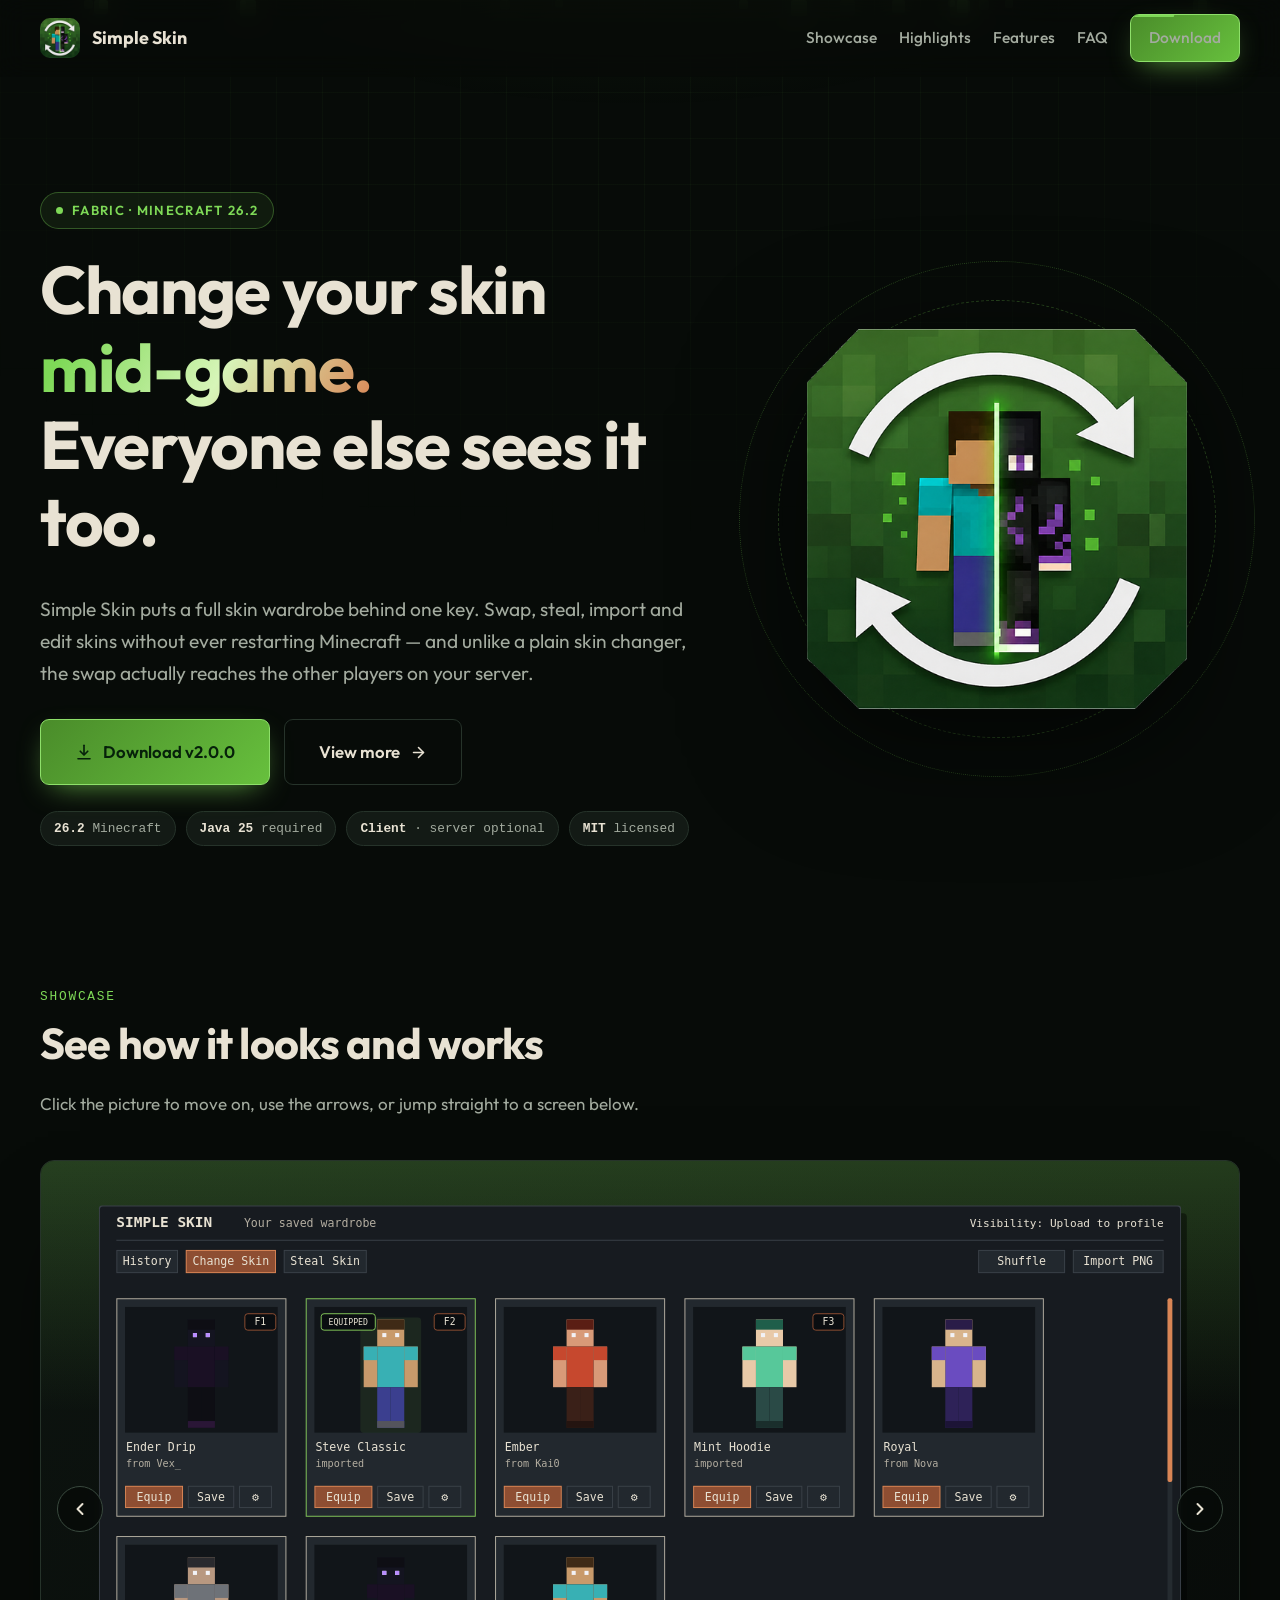
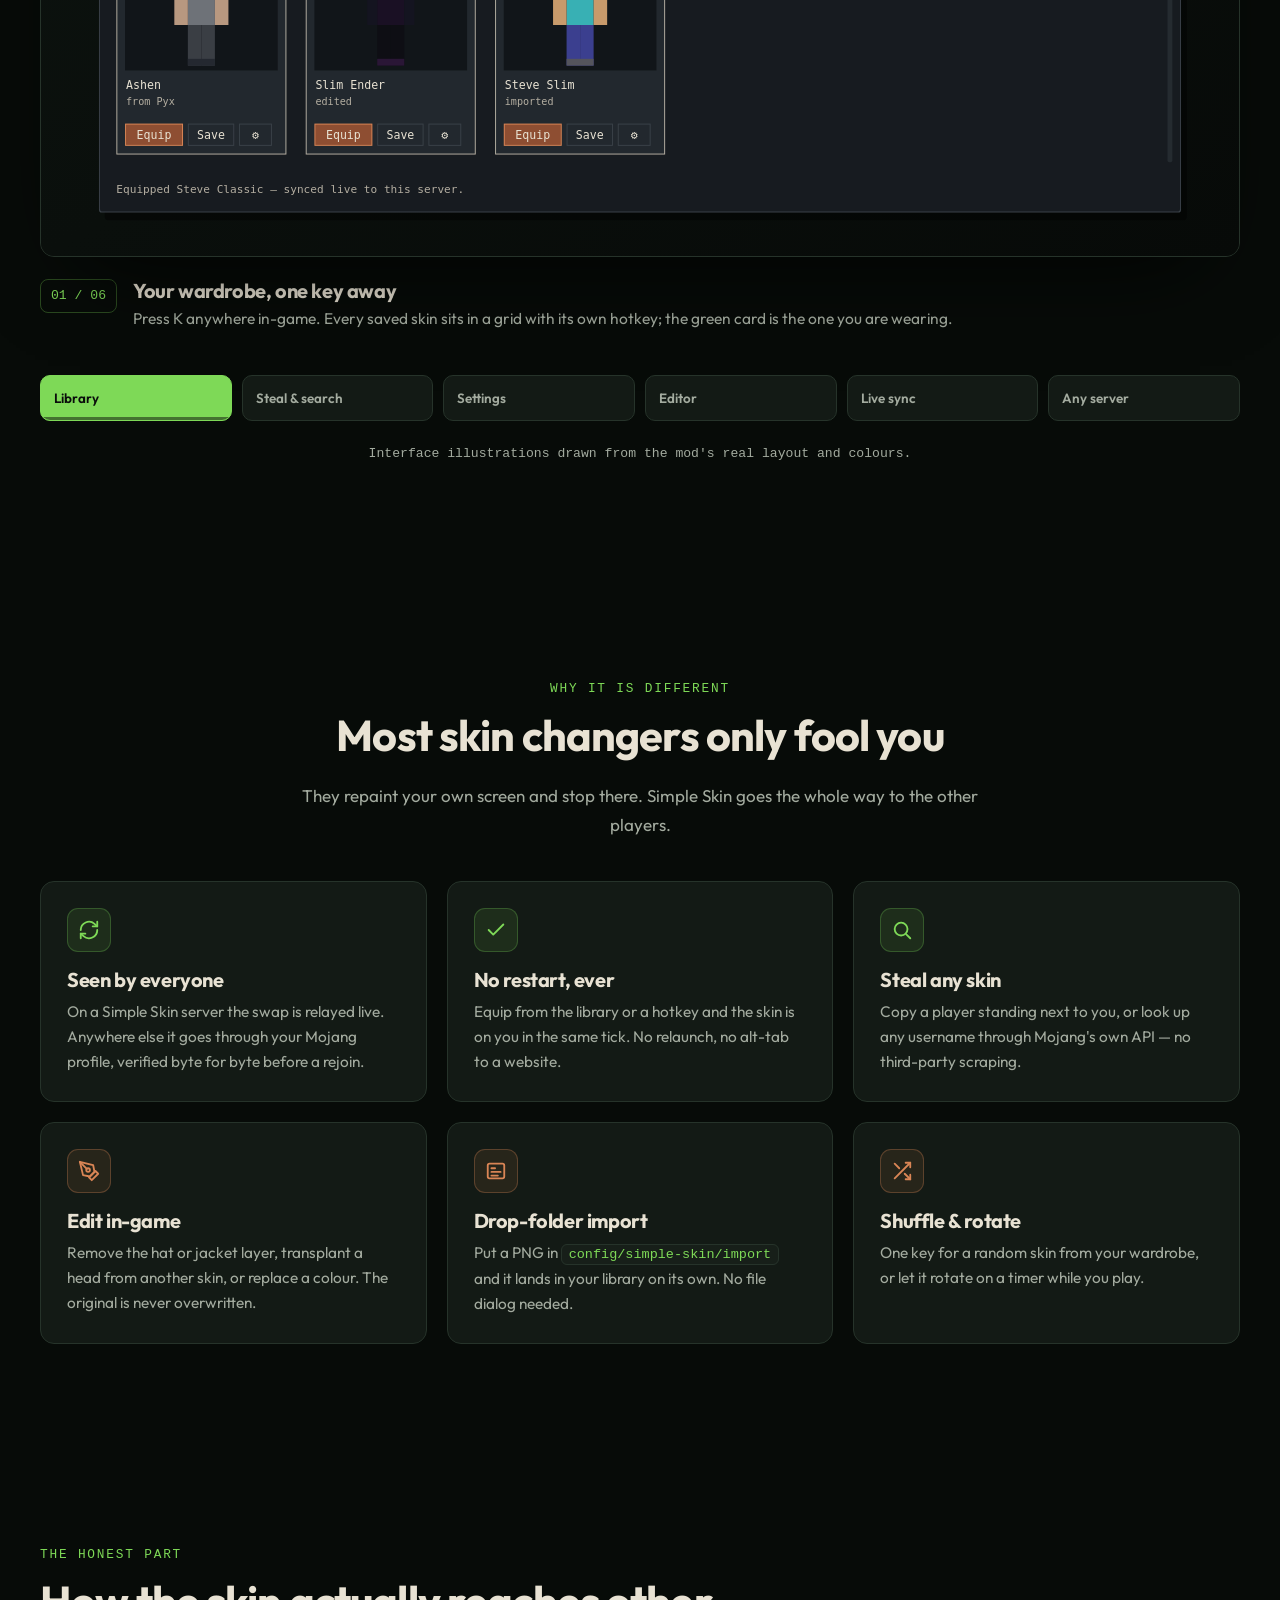
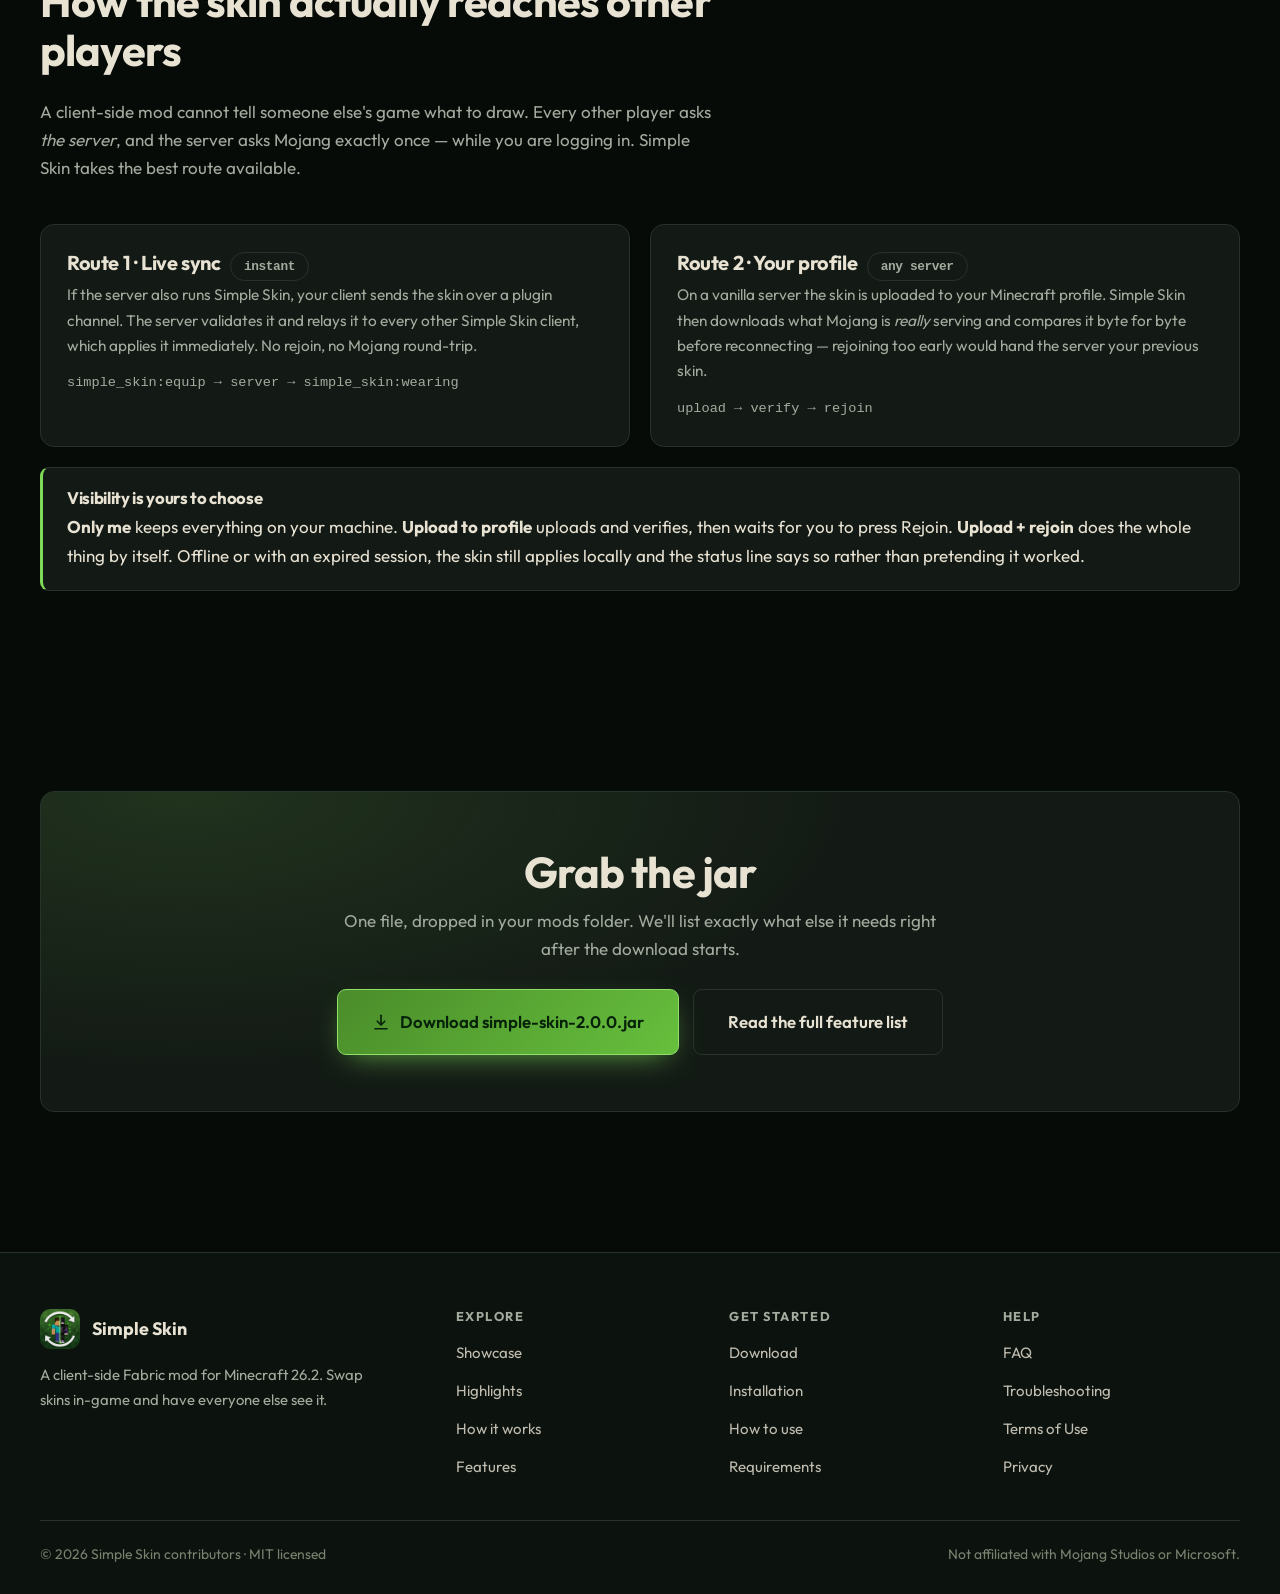
==== site/index.html @ 26efec0d "Add the Simple Skin website for Vercel A static site in site/ — plain HTML, CSS and JS with no build" ====
<!DOCTYPE html>
<html lang="en">
<head>
<meta charset="utf-8">
<meta name="viewport" content="width=device-width, initial-scale=1">
<title>Simple Skin — change your Minecraft skin without restarting</title>
<meta name="description" content="A Fabric mod for Minecraft 26.2. Swap, steal, import and edit skins in-game — and make the change visible to every other player, instantly.">
<meta name="theme-color" content="#070b08">
<link rel="icon" href="assets/img/favicon.png" type="image/png">
<link rel="apple-touch-icon" href="assets/img/logo-180.png">
<meta property="og:title" content="Simple Skin — change your Minecraft skin without restarting">
<meta property="og:description" content="Swap, steal, import and edit skins in-game — and make the change visible to every other player.">
<meta property="og:image" content="assets/img/logo-512.png">
<meta property="og:type" content="website">
<link rel="preconnect" href="https://fonts.googleapis.com">
<link rel="preconnect" href="https://fonts.gstatic.com" crossorigin>
<link href="https://fonts.googleapis.com/css2?family=Outfit:wght@400;500;600;700;800&display=swap" rel="stylesheet">
<link rel="stylesheet" href="assets/css/style.css">
</head>
<body>
<div class="bg-fx" aria-hidden="true"></div>

<header class="site-head">
  <div class="wrap nav">
    <a class="brand" href="index.html">
      <img src="assets/img/logo-96.png" alt="" width="40" height="40">
      Simple&nbsp;Skin
    </a>
    <button class="nav-toggle" aria-expanded="false" aria-controls="nav-links">☰ Menu</button>
    <nav class="nav-links" id="nav-links">
      <a href="#showcase">Showcase</a>
      <a href="#highlights">Highlights</a>
      <a href="features.html">Features</a>
      <a href="faq.html">FAQ</a>
      <a class="btn btn-primary btn-sm" data-download href="downloads/simple-skin-2.0.0.jar" download>Download</a>
    </nav>
  </div>
</header>

<main>

  <!-- ============ HERO ============ -->
  <section class="hero">
    <div class="wrap hero-grid">
      <div>
        <span class="eyebrow"><span class="dot"></span> Fabric · Minecraft 26.2</span>
        <h1>Change your skin <span class="grad">mid-game.</span><br>Everyone else sees it too.</h1>
        <p class="hero-sub">
          Simple Skin puts a full skin wardrobe behind one key. Swap, steal, import and edit skins
          without ever restarting Minecraft — and unlike a plain skin changer, the swap actually
          reaches the other players on your server.
        </p>
        <div class="hero-cta">
          <a class="btn btn-primary btn-lg" data-download href="downloads/simple-skin-2.0.0.jar" download>
            <svg width="18" height="18" viewBox="0 0 24 24" fill="none" stroke="currentColor" stroke-width="2.2" stroke-linecap="round" stroke-linejoin="round" aria-hidden="true"><path d="M12 3v12"/><path d="m7 11 5 5 5-5"/><path d="M4 21h16"/></svg>
            Download v2.0.0
          </a>
          <a class="btn btn-lg btn-ghost" href="features.html">
            View more
            <svg width="17" height="17" viewBox="0 0 24 24" fill="none" stroke="currentColor" stroke-width="2.2" stroke-linecap="round" stroke-linejoin="round" aria-hidden="true"><path d="M5 12h14"/><path d="m12 5 7 7-7 7"/></svg>
          </a>
        </div>
        <div class="hero-meta">
          <span class="chip"><b>26.2</b> Minecraft</span>
          <span class="chip"><b>Java 25</b> required</span>
          <span class="chip"><b>Client</b> · server optional</span>
          <span class="chip"><b>MIT</b> licensed</span>
        </div>
      </div>
      <div class="hero-logo">
        <span class="ring" aria-hidden="true"></span>
        <span class="ring r2" aria-hidden="true"></span>
        <img src="assets/img/logo-512.png" alt="Simple Skin logo: a Minecraft character split between two skins, wrapped in a refresh arrow" width="380" height="380">
      </div>
    </div>
  </section>

  <!-- ============ SHOWCASE / SLIDESHOW ============ -->
  <section class="section" id="showcase">
    <div class="wrap">
      <div class="section-head reveal">
        <div class="kicker">Showcase</div>
        <h2>See how it looks and works</h2>
        <p>Click the picture to move on, use the arrows, or jump straight to a screen below.</p>
      </div>

      <div class="shots reveal" data-slideshow aria-roledescription="carousel" aria-label="Simple Skin screens">
        <div class="stage">
          <button class="stage-nav prev" type="button" aria-label="Previous screen">
            <svg width="20" height="20" viewBox="0 0 24 24" fill="none" stroke="currentColor" stroke-width="2.4" stroke-linecap="round" stroke-linejoin="round" aria-hidden="true"><path d="m15 18-6-6 6-6"/></svg>
          </button>
          <button class="stage-nav next" type="button" aria-label="Next screen">
            <svg width="20" height="20" viewBox="0 0 24 24" fill="none" stroke="currentColor" stroke-width="2.4" stroke-linecap="round" stroke-linejoin="round" aria-hidden="true"><path d="m9 18 6-6-6-6"/></svg>
          </button>

          <div class="slide on" data-title="Your wardrobe, one key away"
               data-text="Press K anywhere in-game. Every saved skin sits in a grid with its own hotkey; the green card is the one you are wearing.">
            <img src="assets/img/slide-library.svg" alt="The Simple Skin library showing saved skins as cards with Equip, Save and settings buttons" loading="eager" width="1240" height="720">
          </div>
          <div class="slide" data-title="Steal a skin, or search any name"
               data-text="Take the skin of anyone on the server, or type a username and pull it straight from Mojang — they do not have to be online.">
            <img src="assets/img/slide-steal.svg" alt="The Steal Skin tab listing server players, with a search field for looking up any username" loading="lazy" width="1240" height="720">
          </div>
          <div class="slide" data-title="Tune every skin"
               data-text="Rotate the 3D preview, pick wide or slim arms, bind a hotkey, choose a cape, and decide how far the change should travel.">
            <img src="assets/img/slide-settings.svg" alt="The skin settings screen with a rotatable preview and controls for name, model, hotkey, cape and visibility" loading="lazy" width="1240" height="720">
          </div>
          <div class="slide" data-title="Edit without leaving the game"
               data-text="Strip second-layer overlays, graft another skin's head onto this one, or swap a colour. Edits always save as a new skin.">
            <img src="assets/img/slide-editor.svg" alt="The built-in skin editor with layer removal buttons, head transplant and colour replacement" loading="lazy" width="1240" height="720">
          </div>
          <div class="slide" data-title="Live sync — instant for everyone"
               data-text="Put Simple Skin on the server too and your swap is relayed to every other player right away. No rejoin, no waiting on Mojang.">
            <img src="assets/img/slide-sync.svg" alt="Diagram: your client sends the skin to a Simple Skin server, which relays it to the other players instantly" loading="lazy" width="1240" height="720">
          </div>
          <div class="slide" data-title="Vanilla server? Still works"
               data-text="Upload, verify, rejoin. Simple Skin checks what Mojang really serves before reconnecting, so the server never picks up your old skin.">
            <img src="assets/img/slide-route.svg" alt="Diagram of the three-step fallback: upload to the profile, verify the served texture, then rejoin the server" loading="lazy" width="1240" height="720">
          </div>
        </div>

        <div class="caption">
          <span class="num mono" data-cap-num>01 / 06</span>
          <div>
            <h3 data-cap-title></h3>
            <p data-cap-text></p>
          </div>
        </div>

        <div class="thumbs" role="tablist" aria-label="Choose a screen">
          <button class="thumb" role="tab" aria-selected="true" type="button">Library<span class="bar"></span></button>
          <button class="thumb" role="tab" aria-selected="false" type="button">Steal &amp; search<span class="bar"></span></button>
          <button class="thumb" role="tab" aria-selected="false" type="button">Settings<span class="bar"></span></button>
          <button class="thumb" role="tab" aria-selected="false" type="button">Editor<span class="bar"></span></button>
          <button class="thumb" role="tab" aria-selected="false" type="button">Live sync<span class="bar"></span></button>
          <button class="thumb" role="tab" aria-selected="false" type="button">Any server<span class="bar"></span></button>
        </div>
      </div>

      <p class="muted mono center" style="margin-top:22px;font-size:.82rem">
        Interface illustrations drawn from the mod's real layout and colours.
      </p>
    </div>
  </section>

  <!-- ============ HIGHLIGHTS ============ -->
  <section class="section" id="highlights">
    <div class="wrap">
      <div class="section-head center reveal">
        <div class="kicker">Why it is different</div>
        <h2>Most skin changers only fool you</h2>
        <p>They repaint your own screen and stop there. Simple Skin goes the whole way to the other players.</p>
      </div>

      <div class="grid grid-3">
        <article class="card reveal" data-delay="0">
          <div class="ico" aria-hidden="true">
            <svg width="22" height="22" viewBox="0 0 24 24" fill="none" stroke="currentColor" stroke-width="2" stroke-linecap="round" stroke-linejoin="round"><path d="M3 12a9 9 0 0 1 15-6.7L21 8"/><path d="M21 3v5h-5"/><path d="M21 12a9 9 0 0 1-15 6.7L3 16"/><path d="M3 21v-5h5"/></svg>
          </div>
          <h3>Seen by everyone</h3>
          <p>On a Simple Skin server the swap is relayed live. Anywhere else it goes through your Mojang profile, verified byte for byte before a rejoin.</p>
        </article>

        <article class="card reveal" data-delay="70">
          <div class="ico" aria-hidden="true">
            <svg width="22" height="22" viewBox="0 0 24 24" fill="none" stroke="currentColor" stroke-width="2" stroke-linecap="round" stroke-linejoin="round"><path d="M20 6 9 17l-5-5"/></svg>
          </div>
          <h3>No restart, ever</h3>
          <p>Equip from the library or a hotkey and the skin is on you in the same tick. No relaunch, no alt-tab to a website.</p>
        </article>

        <article class="card reveal" data-delay="140">
          <div class="ico" aria-hidden="true">
            <svg width="22" height="22" viewBox="0 0 24 24" fill="none" stroke="currentColor" stroke-width="2" stroke-linecap="round" stroke-linejoin="round"><circle cx="11" cy="11" r="7"/><path d="m21 21-4.3-4.3"/></svg>
          </div>
          <h3>Steal any skin</h3>
          <p>Copy a player standing next to you, or look up any username through Mojang's own API — no third-party scraping.</p>
        </article>

        <article class="card accent reveal" data-delay="0">
          <div class="ico" aria-hidden="true">
            <svg width="22" height="22" viewBox="0 0 24 24" fill="none" stroke="currentColor" stroke-width="2" stroke-linecap="round" stroke-linejoin="round"><path d="M12 19l7-7 3 3-7 7-3-3z"/><path d="M18 13l-1.5-7.5L2 2l3.5 14.5L13 18l5-5z"/><path d="M2 2l7.586 7.586"/><circle cx="11" cy="11" r="2"/></svg>
          </div>
          <h3>Edit in-game</h3>
          <p>Remove the hat or jacket layer, transplant a head from another skin, or replace a colour. The original is never overwritten.</p>
        </article>

        <article class="card accent reveal" data-delay="70">
          <div class="ico" aria-hidden="true">
            <svg width="22" height="22" viewBox="0 0 24 24" fill="none" stroke="currentColor" stroke-width="2" stroke-linecap="round" stroke-linejoin="round"><rect x="3" y="4" width="18" height="16" rx="2"/><path d="M7 9h4"/><path d="M7 13h10"/><path d="M7 17h7"/></svg>
          </div>
          <h3>Drop-folder import</h3>
          <p>Put a PNG in <code>config/simple-skin/import</code> and it lands in your library on its own. No file dialog needed.</p>
        </article>

        <article class="card accent reveal" data-delay="140">
          <div class="ico" aria-hidden="true">
            <svg width="22" height="22" viewBox="0 0 24 24" fill="none" stroke="currentColor" stroke-width="2" stroke-linecap="round" stroke-linejoin="round"><path d="M16 3h5v5"/><path d="M4 20 21 3"/><path d="M21 16v5h-5"/><path d="m15 15 6 6"/><path d="M4 4l5 5"/></svg>
          </div>
          <h3>Shuffle &amp; rotate</h3>
          <p>One key for a random skin from your wardrobe, or let it rotate on a timer while you play.</p>
        </article>
      </div>
    </div>
  </section>

  <!-- ============ HOW IT REACHES OTHERS ============ -->
  <section class="section" id="how">
    <div class="wrap">
      <div class="section-head reveal">
        <div class="kicker">The honest part</div>
        <h2>How the skin actually reaches other players</h2>
        <p>
          A client-side mod cannot tell someone else's game what to draw. Every other player asks
          <em>the server</em>, and the server asks Mojang exactly once — while you are logging in.
          Simple Skin takes the best route available.
        </p>
      </div>

      <div class="grid grid-2">
        <div class="card reveal">
          <h3>Route 1 · Live sync <span class="chip" style="margin-left:6px">instant</span></h3>
          <p style="margin-bottom:14px">
            If the server also runs Simple Skin, your client sends the skin over a plugin channel.
            The server validates it and relays it to every other Simple Skin client, which applies
            it immediately. No rejoin, no Mojang round-trip.
          </p>
          <p class="muted mono" style="font-size:.85rem;margin:0">simple_skin:equip → server → simple_skin:wearing</p>
        </div>
        <div class="card reveal" data-delay="90">
          <h3>Route 2 · Your profile <span class="chip" style="margin-left:6px">any server</span></h3>
          <p style="margin-bottom:14px">
            On a vanilla server the skin is uploaded to your Minecraft profile. Simple Skin then
            downloads what Mojang is <em>really</em> serving and compares it byte for byte before
            reconnecting — rejoining too early would hand the server your previous skin.
          </p>
          <p class="muted mono" style="font-size:.85rem;margin:0">upload → verify → rejoin</p>
        </div>
      </div>

      <div class="callout green reveal" style="margin-top:20px">
        <h3>Visibility is yours to choose</h3>
        <p>
          <strong>Only me</strong> keeps everything on your machine.
          <strong>Upload to profile</strong> uploads and verifies, then waits for you to press Rejoin.
          <strong>Upload + rejoin</strong> does the whole thing by itself. Offline or with an expired
          session, the skin still applies locally and the status line says so rather than pretending it worked.
        </p>
      </div>
    </div>
  </section>

  <!-- ============ CTA ============ -->
  <section class="section">
    <div class="wrap">
      <div class="band reveal">
        <h2>Grab the jar</h2>
        <p>One file, dropped in your mods folder. We'll list exactly what else it needs right after the download starts.</p>
        <div class="hero-cta" style="justify-content:center;margin-top:26px">
          <a class="btn btn-primary btn-lg" data-download href="downloads/simple-skin-2.0.0.jar" download>
            <svg width="18" height="18" viewBox="0 0 24 24" fill="none" stroke="currentColor" stroke-width="2.2" stroke-linecap="round" stroke-linejoin="round" aria-hidden="true"><path d="M12 3v12"/><path d="m7 11 5 5 5-5"/><path d="M4 21h16"/></svg>
            Download simple-skin-2.0.0.jar
          </a>
          <a class="btn btn-lg btn-ghost" href="features.html">Read the full feature list</a>
        </div>
      </div>
    </div>
  </section>

</main>

<!-- ============ FOOTER ============ -->
<footer class="site-foot">
  <div class="wrap">
    <div class="foot-grid">
      <div class="foot-brand">
        <a class="brand" href="index.html" style="margin-bottom:14px">
          <img src="assets/img/logo-96.png" alt="" width="40" height="40">
          Simple&nbsp;Skin
        </a>
        <p>A client-side Fabric mod for Minecraft 26.2. Swap skins in-game and have everyone else see it.</p>
      </div>

      <div class="foot-col">
        <h4>Explore</h4>
        <ul>
          <li><a href="index.html#showcase">Showcase</a></li>
          <li><a href="index.html#highlights">Highlights</a></li>
          <li><a href="index.html#how">How it works</a></li>
          <li><a href="features.html">Features</a></li>
        </ul>
      </div>

      <div class="foot-col">
        <h4>Get started</h4>
        <ul>
          <li><a data-download href="downloads/simple-skin-2.0.0.jar" download>Download</a></li>
          <li><a href="features.html#install">Installation</a></li>
          <li><a href="features.html#usage">How to use</a></li>
          <li><a href="features.html#requirements">Requirements</a></li>
        </ul>
      </div>

      <div class="foot-col">
        <h4>Help</h4>
        <ul>
          <li><a href="faq.html">FAQ</a></li>
          <li><a href="faq.html#trouble">Troubleshooting</a></li>
          <li><a href="terms.html">Terms of Use</a></li>
          <li><a href="terms.html#privacy">Privacy</a></li>
        </ul>
      </div>
    </div>

    <div class="foot-bar">
      <span>© <span data-year>2026</span> Simple Skin contributors · MIT licensed</span>
      <span>Not affiliated with Mojang Studios or Microsoft.</span>
    </div>
  </div>
</footer>

<!-- ============ DOWNLOAD MODAL ============ -->
<div class="modal" id="dl-modal" role="dialog" aria-modal="true" aria-labelledby="dl-title" aria-hidden="true">
  <div class="modal-box" style="position:relative">
    <button class="modal-close" type="button" data-close aria-label="Close">✕</button>
    <h2 id="dl-title" style="font-size:1.6rem">Your download has started</h2>
    <div class="dl-note">
      <svg width="20" height="20" viewBox="0 0 24 24" fill="none" stroke="currentColor" stroke-width="2" stroke-linecap="round" stroke-linejoin="round" style="flex:none;color:var(--green)" aria-hidden="true"><path d="M12 3v12"/><path d="m7 11 5 5 5-5"/><path d="M4 21h16"/></svg>
      <span><strong>simple-skin-2.0.0.jar</strong> — drop it into <code>.minecraft/mods</code></span>
    </div>

    <h3 style="font-size:1.05rem">It needs these to load</h3>
    <div class="dep">
      <span class="tag req">required</span>
      <div>
        <strong>Minecraft 26.2</strong>
        <p>Built against 26.2 exactly. Earlier versions use a different, incompatible client API.</p>
      </div>
    </div>
    <div class="dep">
      <span class="tag req">required</span>
      <div>
        <strong>Java 25</strong>
        <p>Minecraft 26.2 needs it, and so does this mod. Older Java will refuse to start the game.</p>
      </div>
    </div>
    <div class="dep">
      <span class="tag req">required</span>
      <div>
        <strong>Fabric Loader 0.19.3 or newer</strong>
        <p>Install it with the <a href="https://fabricmc.net/use/installer/" target="_blank" rel="noopener">Fabric installer</a>, then pick the Fabric profile in the launcher.</p>
      </div>
    </div>
    <div class="dep">
      <span class="tag req">required</span>
      <div>
        <strong>Fabric API — 0.158.0+26.2</strong>
        <p>Simple Skin uses its key-mapping, lifecycle and networking modules. Get it from <a href="https://modrinth.com/mod/fabric-api" target="_blank" rel="noopener">Modrinth</a> or <a href="https://www.curseforge.com/minecraft/mc-mods/fabric-api" target="_blank" rel="noopener">CurseForge</a> and put it in the same mods folder.</p>
      </div>
    </div>
    <div class="dep">
      <span class="tag opt">optional</span>
      <div>
        <strong>Simple Skin on the server</strong>
        <p>The same jar. Add it server-side to unlock live sync so skin swaps reach other players instantly, with no rejoin. Everything works without it.</p>
      </div>
    </div>

    <div style="display:flex;gap:12px;flex-wrap:wrap;margin-top:26px">
      <a class="btn btn-primary" href="features.html#install">Installation guide</a>
      <button class="btn btn-ghost" type="button" data-close>Close</button>
    </div>
  </div>
</div>

<script src="assets/js/main.js"></script>
</body>
</html>
---- site/assets/css/style.css ----
/* Simple Skin — site styles
   Palette is lifted from the mod's own SimpleSkinTheme so the site and the in-game
   screens read as one product. */

:root {
  --bg: #070b08;
  --bg-2: #0c130e;
  --panel: #131a15;
  --panel-2: #171f19;
  --edge: #26332a;
  --edge-hi: #3a4a3f;

  --paper: #e8e2d3;
  --muted: #a3ab9f;
  --dim: #78826f;

  --green: #7ed957;
  --green-deep: #4a8c2a;
  --green-dark: #24401b;
  --copper: #d98555;
  --copper-dark: #8e4e32;
  --danger: #e06c64;
  --ink: #0a0d0b;

  --radius: 14px;
  --radius-sm: 9px;
  --maxw: 1200px;
  --ease: cubic-bezier(.2, .7, .3, 1);

  --font: "Outfit", ui-sans-serif, system-ui, -apple-system, "Segoe UI", Roboto, sans-serif;
  --mono: ui-monospace, "SF Mono", Menlo, Consolas, "Liberation Mono", monospace;
}

* { box-sizing: border-box; }

html { scroll-behavior: smooth; scroll-padding-top: 90px; }

body {
  margin: 0;
  background: var(--bg);
  color: var(--paper);
  font-family: var(--font);
  font-size: 17px;
  line-height: 1.65;
  -webkit-font-smoothing: antialiased;
  overflow-x: hidden;
}

img { max-width: 100%; display: block; }
a { color: var(--green); text-decoration: none; }
a:hover { text-decoration: underline; }

h1, h2, h3, h4 { line-height: 1.15; margin: 0 0 .5em; font-weight: 700; letter-spacing: -.02em; }
h1 { font-size: clamp(2.4rem, 6vw, 4.2rem); }
h2 { font-size: clamp(1.8rem, 3.6vw, 2.7rem); }
h3 { font-size: 1.25rem; }
p { margin: 0 0 1em; }

.wrap { width: min(100% - 40px, var(--maxw)); margin-inline: auto; }
.center { text-align: center; }
.muted { color: var(--muted); }
.mono { font-family: var(--mono); }

/* ---------- decorative background ---------- */
.bg-fx { position: fixed; inset: 0; z-index: -1; overflow: hidden; pointer-events: none; }
.bg-fx::before {
  content: ""; position: absolute; inset: -30% -10% auto -10%; height: 900px;
  background: radial-gradient(60% 60% at 50% 0%, rgba(126, 217, 87, .16), transparent 70%);
}
.bg-fx::after {
  content: ""; position: absolute; inset: 0;
  background-image:
    linear-gradient(rgba(126, 217, 87, .035) 1px, transparent 1px),
    linear-gradient(90deg, rgba(126, 217, 87, .035) 1px, transparent 1px);
  background-size: 46px 46px;
  mask-image: radial-gradient(80% 60% at 50% 10%, #000 30%, transparent 85%);
}
.pixel {
  position: absolute; width: 12px; height: 12px; background: var(--green);
  opacity: .16; border-radius: 2px; animation: float linear infinite;
}
@keyframes float {
  from { transform: translateY(110vh) rotate(0deg); }
  to   { transform: translateY(-14vh) rotate(180deg); }
}

/* ---------- header ---------- */
.site-head {
  position: sticky; top: 0; z-index: 50;
  backdrop-filter: blur(14px);
  background: rgba(7, 11, 8, .72);
  border-bottom: 1px solid transparent;
  transition: border-color .3s var(--ease), background .3s var(--ease);
}
.site-head.stuck { border-bottom-color: var(--edge); background: rgba(7, 11, 8, .92); }
.nav { display: flex; align-items: center; gap: 26px; padding: 14px 0; }
.brand { display: flex; align-items: center; gap: 12px; font-weight: 700; font-size: 1.12rem; color: var(--paper); }
.brand:hover { text-decoration: none; }
.brand img { width: 40px; height: 40px; border-radius: 10px; }
.nav-links { display: flex; gap: 22px; margin-left: auto; align-items: center; }
.nav-links a { color: var(--muted); font-size: .97rem; font-weight: 500; position: relative; }
.nav-links a::after {
  content: ""; position: absolute; left: 0; right: 100%; bottom: -5px; height: 2px;
  background: var(--green); transition: right .25s var(--ease);
}
.nav-links a:hover { color: var(--paper); text-decoration: none; }
.nav-links a:hover::after, .nav-links a[aria-current="page"]::after { right: 0; }
.nav-links a[aria-current="page"] { color: var(--paper); }
.nav-toggle { display: none; background: none; border: 1px solid var(--edge); color: var(--paper);
  border-radius: 9px; padding: 8px 11px; margin-left: auto; cursor: pointer; }

/* ---------- buttons ---------- */
.btn {
  display: inline-flex; align-items: center; justify-content: center; gap: 10px;
  padding: 15px 28px; border-radius: var(--radius-sm); border: 1px solid var(--edge);
  background: var(--panel-2); color: var(--paper); font: inherit; font-weight: 600;
  cursor: pointer; position: relative; overflow: hidden;
  transition: transform .18s var(--ease), border-color .18s var(--ease), background .18s var(--ease), box-shadow .18s var(--ease);
}
.btn:hover { transform: translateY(-2px); border-color: var(--edge-hi); text-decoration: none; }
.btn:active { transform: translateY(0); }
.btn:focus-visible { outline: 2px solid var(--green); outline-offset: 3px; }
.btn-primary {
  background: linear-gradient(135deg, var(--green-deep), #67c03d);
  border-color: #8ee06a; color: #06210a;
  box-shadow: 0 10px 30px -12px rgba(126, 217, 87, .8);
}
.btn-primary:hover { box-shadow: 0 16px 40px -12px rgba(126, 217, 87, .95); }
/* sheen sweep on hover */
.btn-primary::after {
  content: ""; position: absolute; top: 0; bottom: 0; left: -60%; width: 40%;
  background: linear-gradient(100deg, transparent, rgba(255, 255, 255, .45), transparent);
  transform: skewX(-18deg); transition: left .55s var(--ease);
}
.btn-primary:hover::after { left: 130%; }
.btn-lg { padding: 18px 34px; font-size: 1.05rem; }
.btn-sm { padding: 10px 18px; font-size: .9rem; }
.btn-ghost { background: transparent; }

/* ---------- hero ---------- */
.hero { padding: clamp(60px, 9vw, 120px) 0 40px; position: relative; }
.hero-grid { display: grid; grid-template-columns: 1.15fr .85fr; gap: 56px; align-items: center; }
.eyebrow {
  display: inline-flex; align-items: center; gap: 9px; font-size: .82rem; font-weight: 600;
  letter-spacing: .1em; text-transform: uppercase; color: var(--green);
  border: 1px solid rgba(126, 217, 87, .32); background: rgba(126, 217, 87, .08);
  padding: 7px 15px; border-radius: 999px; margin-bottom: 22px;
}
.eyebrow .dot { width: 7px; height: 7px; border-radius: 50%; background: var(--green); animation: blink 2.2s infinite; }
@keyframes blink { 0%, 100% { opacity: 1; } 50% { opacity: .25; } }
.hero h1 .grad {
  background: linear-gradient(120deg, var(--green) 10%, #d7f5b8 55%, var(--copper) 100%);
  -webkit-background-clip: text; background-clip: text; color: transparent;
}
.hero-sub { font-size: clamp(1.02rem, 1.6vw, 1.2rem); color: var(--muted); max-width: 54ch; }
.hero-cta { display: flex; flex-wrap: wrap; gap: 14px; margin-top: 30px; }
.hero-meta { display: flex; flex-wrap: wrap; gap: 10px; margin-top: 26px; }
.chip {
  font-family: var(--mono); font-size: .8rem; color: var(--muted);
  border: 1px solid var(--edge); border-radius: 999px; padding: 6px 13px; background: var(--panel);
}
.chip b { color: var(--paper); font-weight: 600; }

.hero-logo { position: relative; display: grid; place-items: center; }
.hero-logo img { width: min(100%, 380px); filter: drop-shadow(0 30px 60px rgba(0, 0, 0, .6)); animation: bob 7s ease-in-out infinite; }
.hero-logo::before {
  content: ""; position: absolute; width: 74%; aspect-ratio: 1; border-radius: 50%;
  background: radial-gradient(circle, rgba(126, 217, 87, .34), transparent 65%);
  filter: blur(28px); animation: halo 5s ease-in-out infinite;
}
.hero-logo .ring {
  position: absolute; width: 90%; aspect-ratio: 1; border: 1px dashed rgba(126, 217, 87, .28);
  border-radius: 50%; animation: spin 34s linear infinite;
}
.hero-logo .ring.r2 { width: 106%; animation-duration: 52s; animation-direction: reverse; border-style: dotted; }
@keyframes bob { 0%, 100% { transform: translateY(0); } 50% { transform: translateY(-14px); } }
@keyframes halo { 0%, 100% { opacity: .55; transform: scale(1); } 50% { opacity: 1; transform: scale(1.09); } }
@keyframes spin { to { transform: rotate(360deg); } }

/* ---------- sections ---------- */
.section { padding: clamp(56px, 8vw, 100px) 0; }
.section-head { max-width: 62ch; margin-bottom: 42px; }
.section-head.center { margin-inline: auto; }
.section-head p { color: var(--muted); margin: 0; }
.kicker {
  font-family: var(--mono); font-size: .8rem; letter-spacing: .14em; text-transform: uppercase;
  color: var(--green); margin-bottom: 12px;
}

/* ---------- slideshow ---------- */
.shots { position: relative; }
.stage {
  position: relative; border: 1px solid var(--edge); border-radius: var(--radius);
  background: var(--panel); overflow: hidden; aspect-ratio: 1240 / 720;
  box-shadow: 0 40px 90px -40px rgba(0, 0, 0, .9);
}
.slide {
  position: absolute; inset: 0; opacity: 0; visibility: hidden;
  transform: scale(1.03); transition: opacity .5s var(--ease), transform .6s var(--ease), visibility .5s;
}
.slide.on { opacity: 1; visibility: visible; transform: scale(1); }
.slide img { width: 100%; height: 100%; object-fit: cover; }

.stage-nav {
  position: absolute; top: 50%; transform: translateY(-50%);
  width: 46px; height: 46px; display: grid; place-items: center;
  border-radius: 50%; border: 1px solid var(--edge-hi); background: rgba(7, 11, 8, .8);
  color: var(--paper); cursor: pointer; z-index: 3; transition: background .2s, transform .2s var(--ease);
  backdrop-filter: blur(6px);
}
.stage-nav:hover { background: var(--green-deep); transform: translateY(-50%) scale(1.08); }
.stage-nav:focus-visible { outline: 2px solid var(--green); outline-offset: 3px; }
.stage-nav.prev { left: 16px; }
.stage-nav.next { right: 16px; }

.caption {
  display: flex; gap: 16px; align-items: flex-start;
  margin-top: 22px; min-height: 76px;
}
.caption .num {
  font-family: var(--mono); font-size: .82rem; color: var(--green);
  border: 1px solid rgba(126, 217, 87, .3); border-radius: 8px; padding: 5px 10px; flex: none;
}
.caption h3 { margin: 0 0 4px; }
.caption p { margin: 0; color: var(--muted); font-size: .97rem; }

.thumbs { display: flex; gap: 10px; margin-top: 20px; flex-wrap: wrap; }
.thumb {
  flex: 1 1 130px; border: 1px solid var(--edge); background: var(--panel);
  border-radius: 10px; padding: 11px 13px; cursor: pointer; text-align: left;
  color: var(--muted); font: inherit; font-size: .84rem; font-weight: 600;
  transition: border-color .2s, color .2s, background .2s, transform .2s var(--ease);
  position: relative; overflow: hidden;
}
.thumb:hover { color: var(--paper); border-color: var(--edge-hi); transform: translateY(-2px); }
.thumb[aria-selected="true"] { color: var(--ink); background: var(--green); border-color: var(--green); }
.thumb .bar {
  position: absolute; left: 0; bottom: 0; height: 3px; width: 0; background: var(--copper);
}
.thumb[aria-selected="true"] .bar { background: rgba(10, 13, 11, .5); }
.playing .thumb[aria-selected="true"] .bar { animation: fill 7s linear forwards; }
@keyframes fill { from { width: 0; } to { width: 100%; } }

/* ---------- cards / features ---------- */
.grid { display: grid; gap: 20px; }
.grid-3 { grid-template-columns: repeat(auto-fit, minmax(290px, 1fr)); }
.grid-2 { grid-template-columns: repeat(auto-fit, minmax(320px, 1fr)); }

.card {
  border: 1px solid var(--edge); border-radius: var(--radius); background: var(--panel);
  padding: 26px; position: relative; overflow: hidden;
  transition: border-color .25s var(--ease), transform .25s var(--ease), background .25s;
}
.card:hover { border-color: var(--edge-hi); transform: translateY(-3px); }
.card::before {
  content: ""; position: absolute; inset: 0 0 auto 0; height: 2px;
  background: linear-gradient(90deg, transparent, var(--green), transparent);
  opacity: 0; transition: opacity .3s;
}
.card:hover::before { opacity: 1; }
.card h3 { margin-bottom: 8px; }
.card p { color: var(--muted); font-size: .96rem; margin: 0; }
.card .ico {
  width: 44px; height: 44px; border-radius: 11px; display: grid; place-items: center;
  background: rgba(126, 217, 87, .1); border: 1px solid rgba(126, 217, 87, .25);
  margin-bottom: 16px; color: var(--green);
}
.card.accent .ico { background: rgba(217, 133, 85, .1); border-color: rgba(217, 133, 85, .3); color: var(--copper); }

/* ---------- steps ---------- */
.steps { counter-reset: step; display: grid; gap: 16px; }
.step {
  display: grid; grid-template-columns: 46px 1fr; gap: 18px; align-items: start;
  border: 1px solid var(--edge); border-radius: var(--radius); background: var(--panel); padding: 22px 24px;
}
.step::before {
  counter-increment: step; content: counter(step);
  width: 46px; height: 46px; border-radius: 12px; display: grid; place-items: center;
  background: rgba(126, 217, 87, .1); border: 1px solid rgba(126, 217, 87, .3);
  color: var(--green); font-family: var(--mono); font-weight: 700;
}
.step h3 { margin: 4px 0 6px; font-size: 1.1rem; }
.step p { margin: 0; color: var(--muted); font-size: .96rem; }
.step kbd {
  font-family: var(--mono); font-size: .85em; background: var(--panel-2);
  border: 1px solid var(--edge-hi); border-bottom-width: 2px; border-radius: 6px; padding: 2px 7px; color: var(--paper);
}

/* ---------- table ---------- */
.table-wrap { overflow-x: auto; border: 1px solid var(--edge); border-radius: var(--radius); }
table { border-collapse: collapse; width: 100%; min-width: 520px; font-size: .95rem; }
th, td { text-align: left; padding: 14px 18px; border-bottom: 1px solid var(--edge); }
th { background: var(--panel-2); font-size: .8rem; letter-spacing: .08em; text-transform: uppercase; color: var(--muted); }
tr:last-child td { border-bottom: 0; }
td code, p code, li code {
  font-family: var(--mono); font-size: .88em; background: var(--panel-2);
  border: 1px solid var(--edge); border-radius: 6px; padding: 2px 7px; color: var(--green);
}

/* ---------- accordion ---------- */
.acc { border: 1px solid var(--edge); border-radius: var(--radius); overflow: hidden; background: var(--panel); }
.acc + .acc { margin-top: 12px; }
.acc summary {
  cursor: pointer; padding: 20px 24px; font-weight: 600; list-style: none;
  display: flex; align-items: center; gap: 14px; transition: background .2s;
}
.acc summary::-webkit-details-marker { display: none; }
.acc summary:hover { background: var(--panel-2); }
.acc summary::after {
  content: "+"; margin-left: auto; color: var(--green); font-family: var(--mono);
  font-size: 1.4rem; line-height: 1; transition: transform .25s var(--ease);
}
.acc[open] summary::after { transform: rotate(45deg); }
.acc .acc-body { padding: 0 24px 22px; color: var(--muted); }
.acc .acc-body > :last-child { margin-bottom: 0; }

/* ---------- modal ---------- */
.modal {
  position: fixed; inset: 0; z-index: 100; display: grid; place-items: center;
  padding: 24px; background: rgba(4, 7, 5, .8); backdrop-filter: blur(8px);
  opacity: 0; visibility: hidden; transition: opacity .28s var(--ease), visibility .28s;
}
.modal.open { opacity: 1; visibility: visible; }
.modal-box {
  width: min(100%, 660px); max-height: 88vh; overflow-y: auto;
  background: var(--panel); border: 1px solid var(--edge-hi); border-radius: var(--radius);
  padding: 34px; transform: translateY(20px) scale(.97); transition: transform .32s var(--ease);
  box-shadow: 0 40px 100px -30px rgba(0, 0, 0, .9);
}
.modal.open .modal-box { transform: none; }
.modal-close {
  position: absolute; top: 22px; right: 22px; width: 40px; height: 40px; border-radius: 10px;
  border: 1px solid var(--edge); background: var(--panel); color: var(--paper); cursor: pointer; font-size: 1.1rem;
}
.modal-close:hover { border-color: var(--edge-hi); }
.dl-note {
  display: flex; gap: 12px; align-items: center; padding: 14px 16px; border-radius: var(--radius-sm);
  background: rgba(126, 217, 87, .09); border: 1px solid rgba(126, 217, 87, .28);
  color: var(--paper); font-size: .93rem; margin-bottom: 22px;
}
.dep { display: flex; gap: 14px; padding: 15px 0; border-bottom: 1px solid var(--edge); align-items: flex-start; }
.dep:last-of-type { border-bottom: 0; }
.dep .tag {
  font-family: var(--mono); font-size: .72rem; padding: 3px 9px; border-radius: 999px; flex: none; margin-top: 3px;
  border: 1px solid var(--edge-hi); color: var(--muted);
}
.dep .tag.req { color: var(--green); border-color: rgba(126, 217, 87, .4); background: rgba(126, 217, 87, .08); }
.dep .tag.opt { color: var(--copper); border-color: rgba(217, 133, 85, .4); background: rgba(217, 133, 85, .08); }
.dep strong { display: block; font-size: 1rem; }
.dep p { margin: 2px 0 0; color: var(--muted); font-size: .9rem; }

/* ---------- callout ---------- */
.callout {
  border: 1px solid var(--edge); border-left: 3px solid var(--copper);
  background: var(--panel); border-radius: var(--radius-sm); padding: 20px 24px;
}
.callout.green { border-left-color: var(--green); }
.callout h3 { font-size: 1.05rem; margin-bottom: 6px; }
.callout p:last-child { margin-bottom: 0; }

/* ---------- CTA band ---------- */
.band {
  border: 1px solid var(--edge); border-radius: var(--radius); padding: clamp(32px, 5vw, 56px);
  background:
    radial-gradient(90% 140% at 12% 0%, rgba(126, 217, 87, .13), transparent 62%),
    var(--panel);
  text-align: center;
}
.band h2 { margin-bottom: 10px; }
.band p { color: var(--muted); max-width: 56ch; margin-inline: auto; }

/* ---------- footer ---------- */
.site-foot { border-top: 1px solid var(--edge); background: var(--bg-2); margin-top: 40px; padding: 56px 0 28px; }
.foot-grid { display: grid; grid-template-columns: 1.6fr repeat(3, 1fr); gap: 36px; }
.foot-brand p { color: var(--muted); font-size: .93rem; max-width: 34ch; }
.foot-col h4 { font-size: .8rem; letter-spacing: .12em; text-transform: uppercase; color: var(--muted); margin-bottom: 14px; }
.foot-col ul { list-style: none; margin: 0; padding: 0; display: grid; gap: 10px; }
.foot-col a { color: var(--paper); font-size: .94rem; opacity: .82; transition: opacity .2s, padding-left .2s var(--ease); }
.foot-col a:hover { opacity: 1; padding-left: 5px; text-decoration: none; color: var(--green); }
.foot-bar {
  margin-top: 40px; padding-top: 22px; border-top: 1px solid var(--edge);
  display: flex; flex-wrap: wrap; gap: 14px; justify-content: space-between;
  color: var(--dim); font-size: .87rem;
}
.foot-bar a { color: var(--dim); }
.foot-bar a:hover { color: var(--green); }

/* ---------- page hero (subpages) ---------- */
.page-hero { padding: clamp(48px, 7vw, 84px) 0 10px; }
.page-hero h1 { font-size: clamp(2rem, 4.6vw, 3.2rem); }
.page-hero p { color: var(--muted); max-width: 62ch; font-size: 1.05rem; }
.crumb { font-family: var(--mono); font-size: .82rem; color: var(--dim); margin-bottom: 14px; }
.crumb a { color: var(--muted); }

/* ---------- scroll reveal ---------- */
.reveal { opacity: 0; transform: translateY(22px); transition: opacity .6s var(--ease), transform .6s var(--ease); }
.reveal.in { opacity: 1; transform: none; }

/* ---------- responsive ---------- */
@media (max-width: 900px) {
  .hero-grid { grid-template-columns: 1fr; gap: 34px; }
  .hero-logo { order: -1; }
  .hero-logo img { width: min(70%, 260px); }
  /* Keep the decorative rings inside the column on narrow screens. */
  .hero-logo .ring { width: 76%; }
  .hero-logo .ring.r2 { width: 88%; }
  .foot-grid { grid-template-columns: 1fr 1fr; gap: 28px; }
  .nav-links {
    position: absolute; top: 100%; left: 0; right: 0; flex-direction: column; align-items: stretch;
    gap: 0; background: var(--panel); border-block: 1px solid var(--edge); padding: 8px 20px 16px;
    display: none;
  }
  .nav-links.open { display: flex; }
  .nav-links a { padding: 12px 0; border-bottom: 1px solid var(--edge); }
  .nav-links a::after { display: none; }
  .nav-toggle { display: block; }
  .site-head { position: relative; }
}
@media (max-width: 600px) {
  body { font-size: 16px; }
  .foot-grid { grid-template-columns: 1fr; }
  .stage-nav { width: 38px; height: 38px; }
  .stage-nav.prev { left: 8px; } .stage-nav.next { right: 8px; }
  .caption { flex-direction: column; gap: 8px; min-height: 0; }
  .modal-box { padding: 26px 22px; }
  .step { grid-template-columns: 1fr; }
  .step::before { margin-bottom: -6px; }
}

@media (prefers-reduced-motion: reduce) {
  html { scroll-behavior: auto; }
  *, *::before, *::after { animation-duration: .001ms !important; animation-iteration-count: 1 !important; transition-duration: .001ms !important; }
  .reveal { opacity: 1; transform: none; }
}
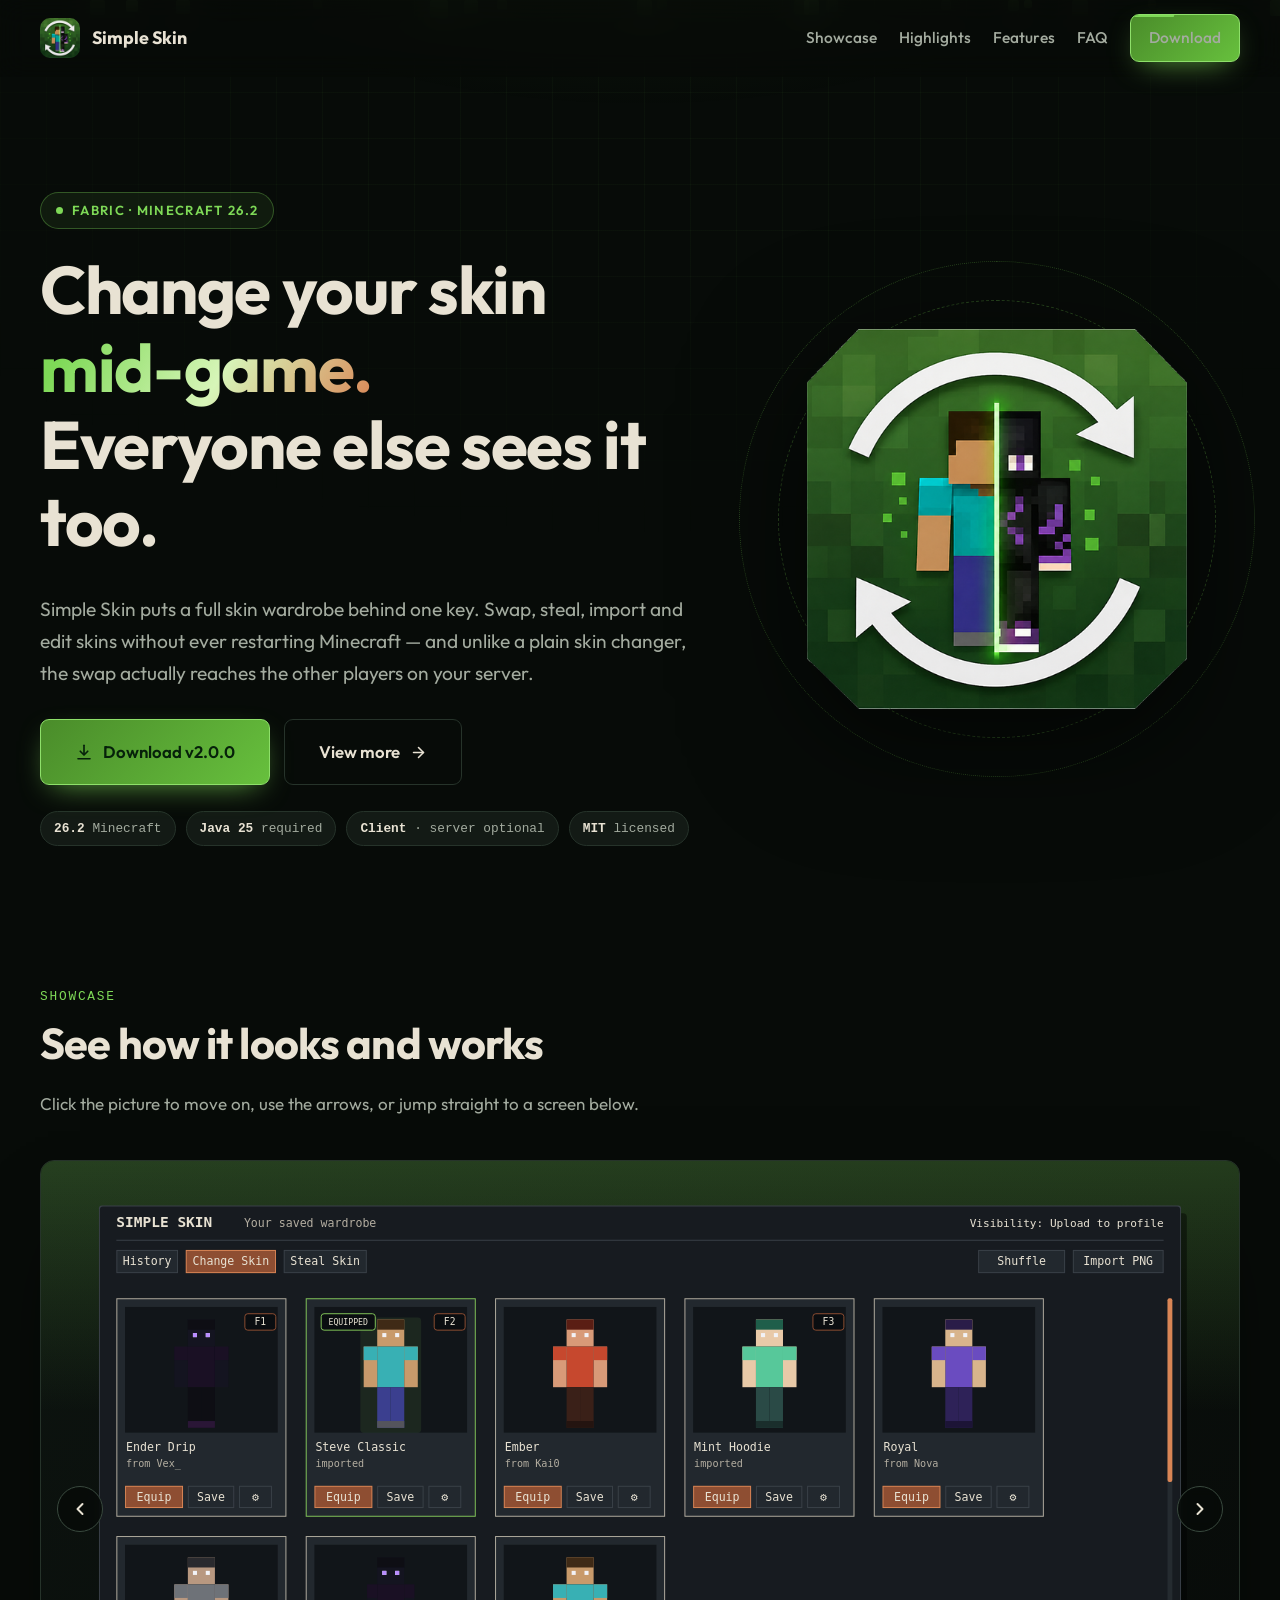
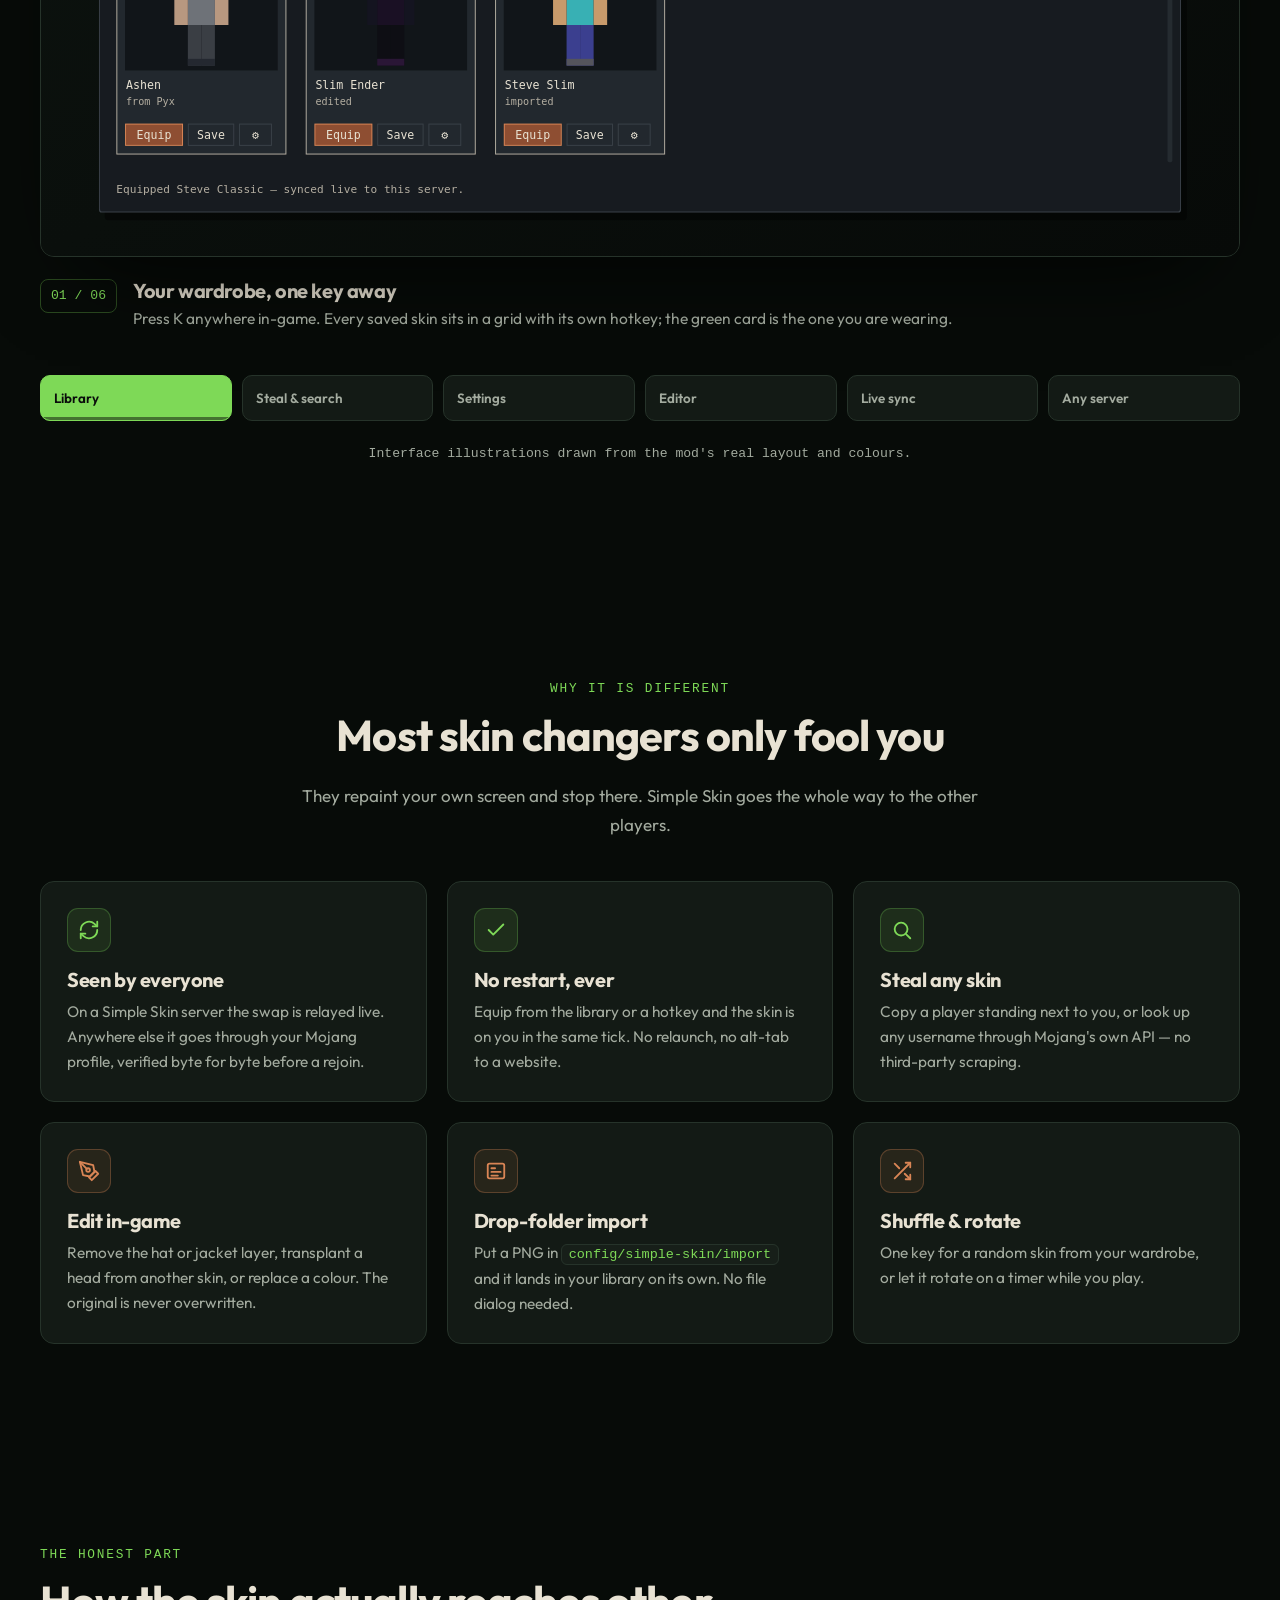
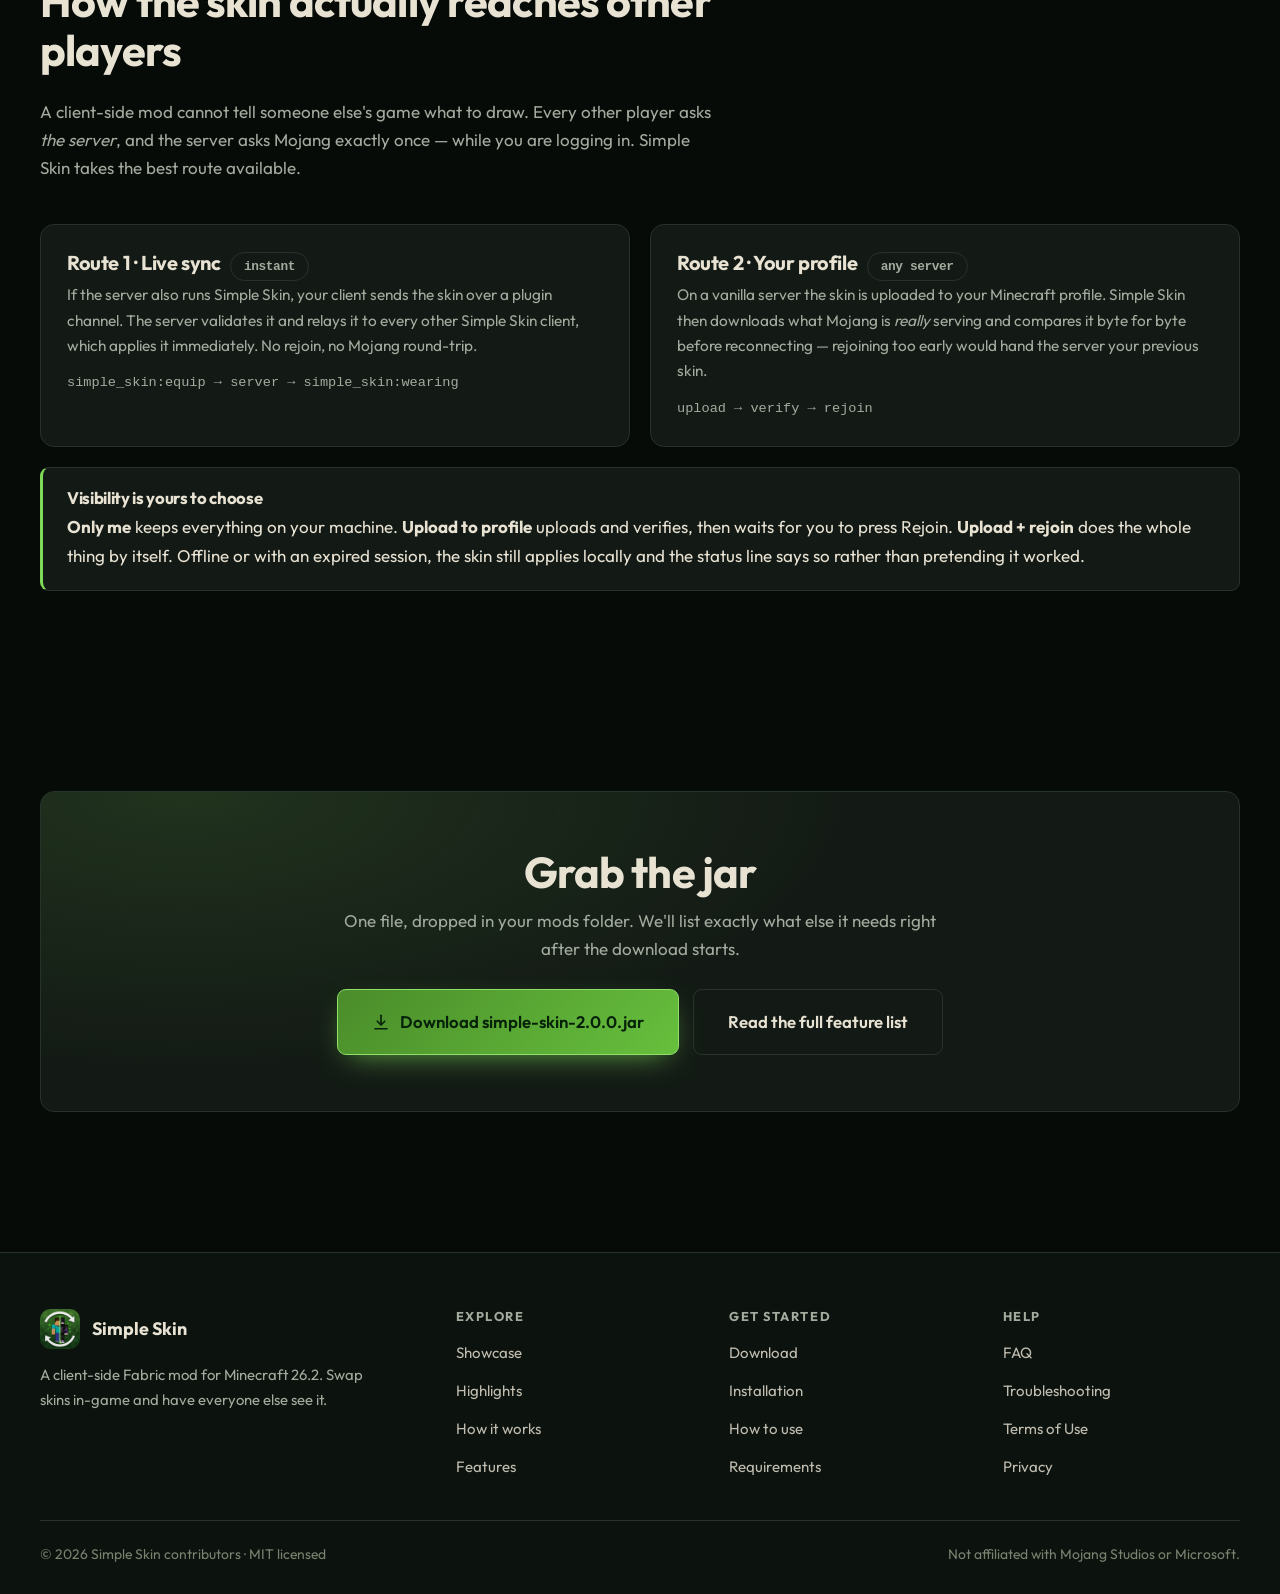
==== commit ab114c84: "Add a 404 page and widen the link preview og:image was the square 512px logo, which crops badly in a" ====
--- a/site/index.html
+++ b/site/index.html
@@ -10,7 +10,9 @@
 <link rel="apple-touch-icon" href="assets/img/logo-180.png">
 <meta property="og:title" content="Simple Skin — change your Minecraft skin without restarting">
 <meta property="og:description" content="Swap, steal, import and edit skins in-game — and make the change visible to every other player.">
-<meta property="og:image" content="assets/img/logo-512.png">
+<meta property="og:image" content="assets/img/og-image.png">
+<meta property="og:image:width" content="1200">
+<meta property="og:image:height" content="630">
 <meta property="og:type" content="website">
 <link rel="preconnect" href="https://fonts.googleapis.com">
 <link rel="preconnect" href="https://fonts.gstatic.com" crossorigin>
--- a/site/assets/css/style.css
+++ b/site/assets/css/style.css
@@ -432,3 +432,27 @@
   *, *::before, *::after { animation-duration: .001ms !important; animation-iteration-count: 1 !important; transition-duration: .001ms !important; }
   .reveal { opacity: 1; transform: none; }
 }
+
+
+/* ----------------------------------------------------------------- 404 page */
+.nf-wrap {
+  min-height: 100vh;
+  display: grid;
+  place-items: center;
+  text-align: center;
+  padding: 3rem 1.5rem;
+  position: relative;
+  z-index: 1;
+}
+.nf-inner { max-width: 46ch; }
+.nf-inner img { width: 76px; height: auto; margin: 0 auto 26px; }
+.nf-code {
+  font-size: clamp(4.5rem, 17vw, 8.5rem);
+  font-weight: 800;
+  line-height: 1;
+  letter-spacing: -0.04em;
+  margin: 0;
+  opacity: 0.13;
+}
+.nf-inner h1 { font-size: clamp(1.5rem, 4.5vw, 2.1rem); margin: -0.3em 0 0.6rem; }
+.nf-inner p { margin: 0 0 1.9rem; opacity: 0.75; }
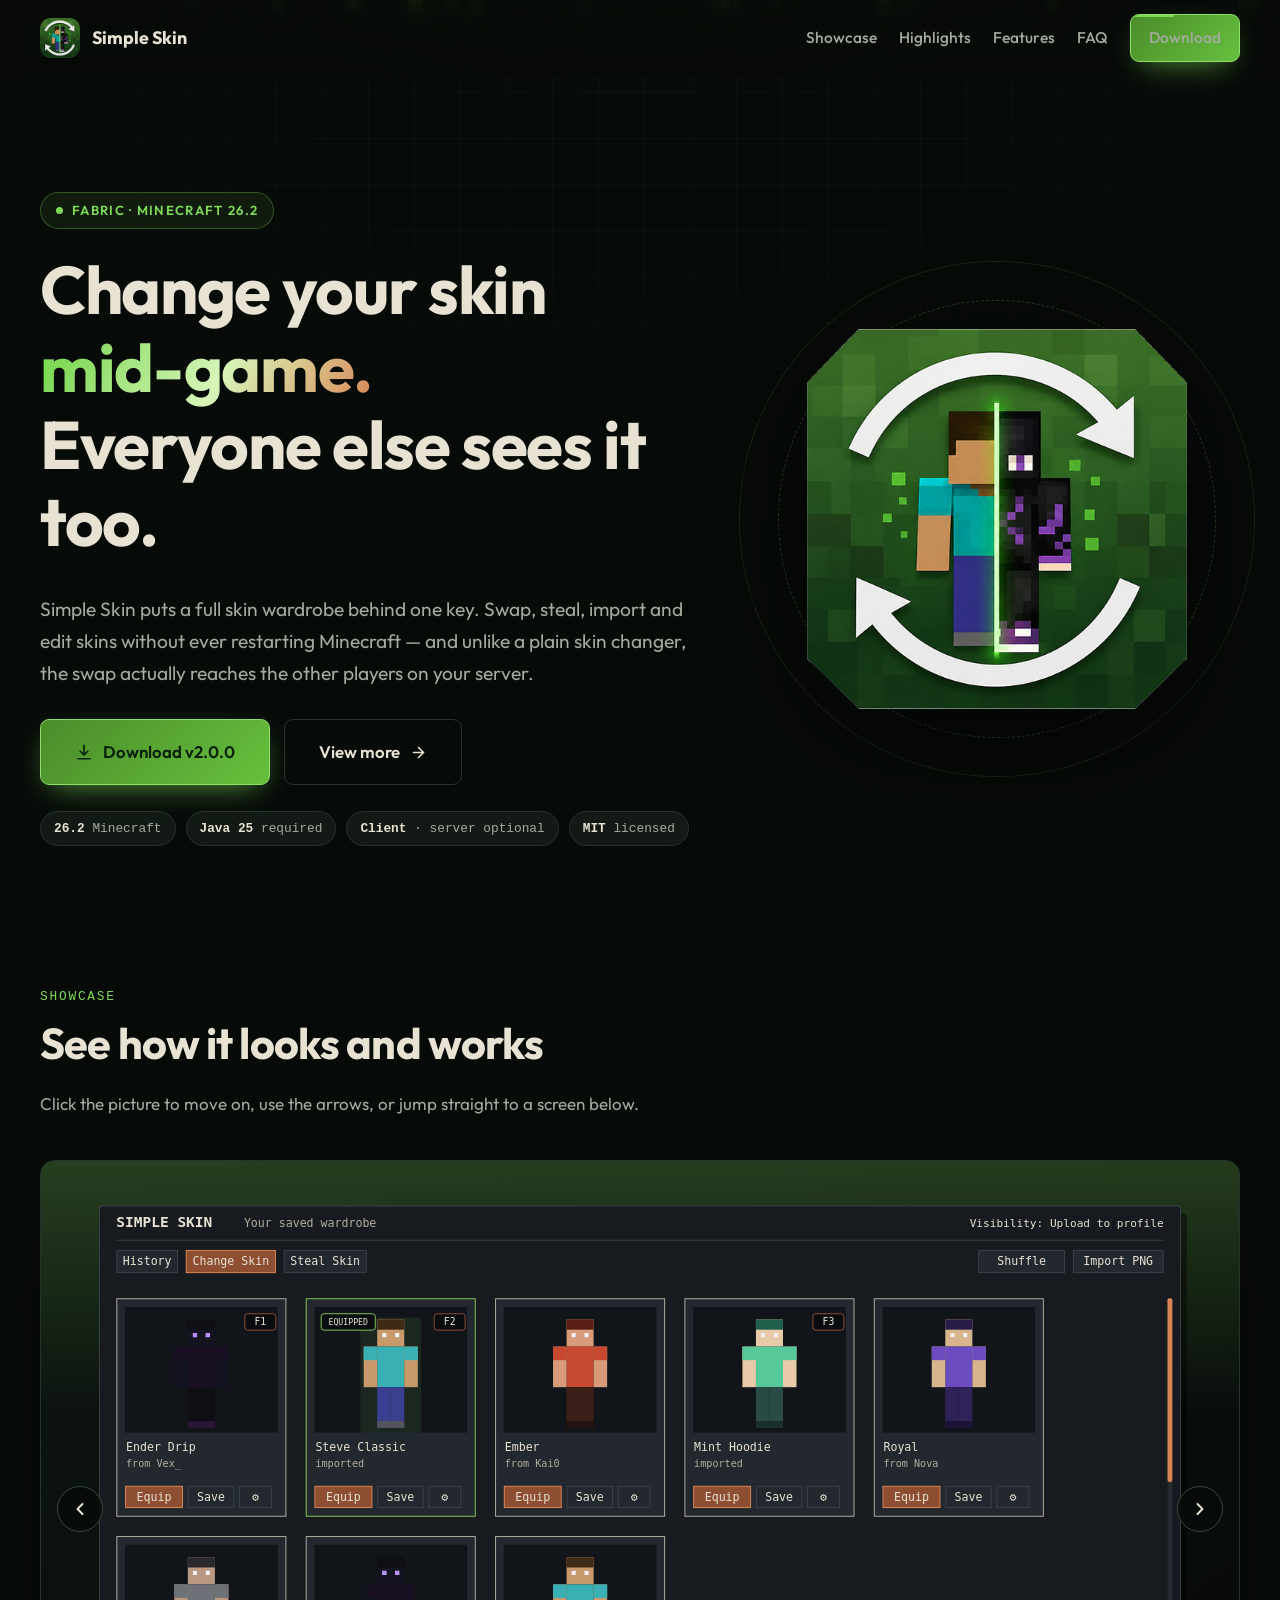
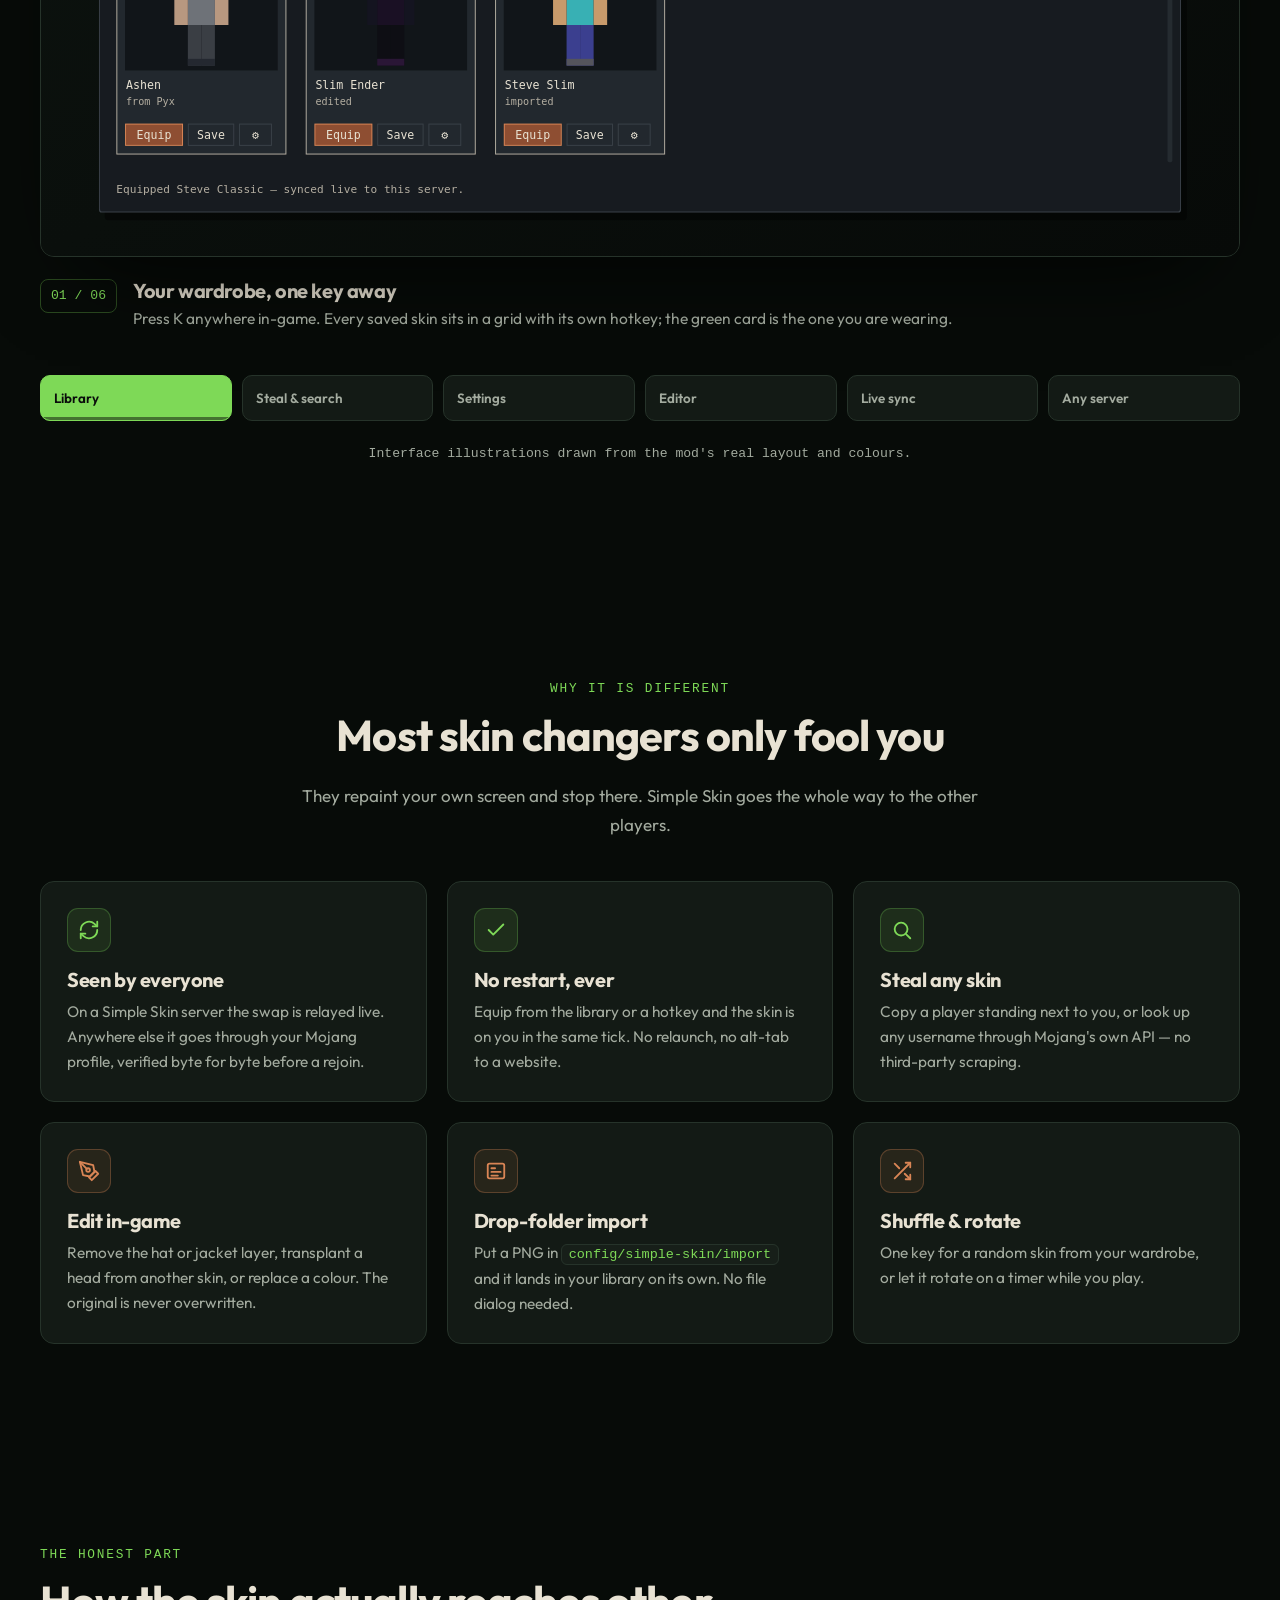
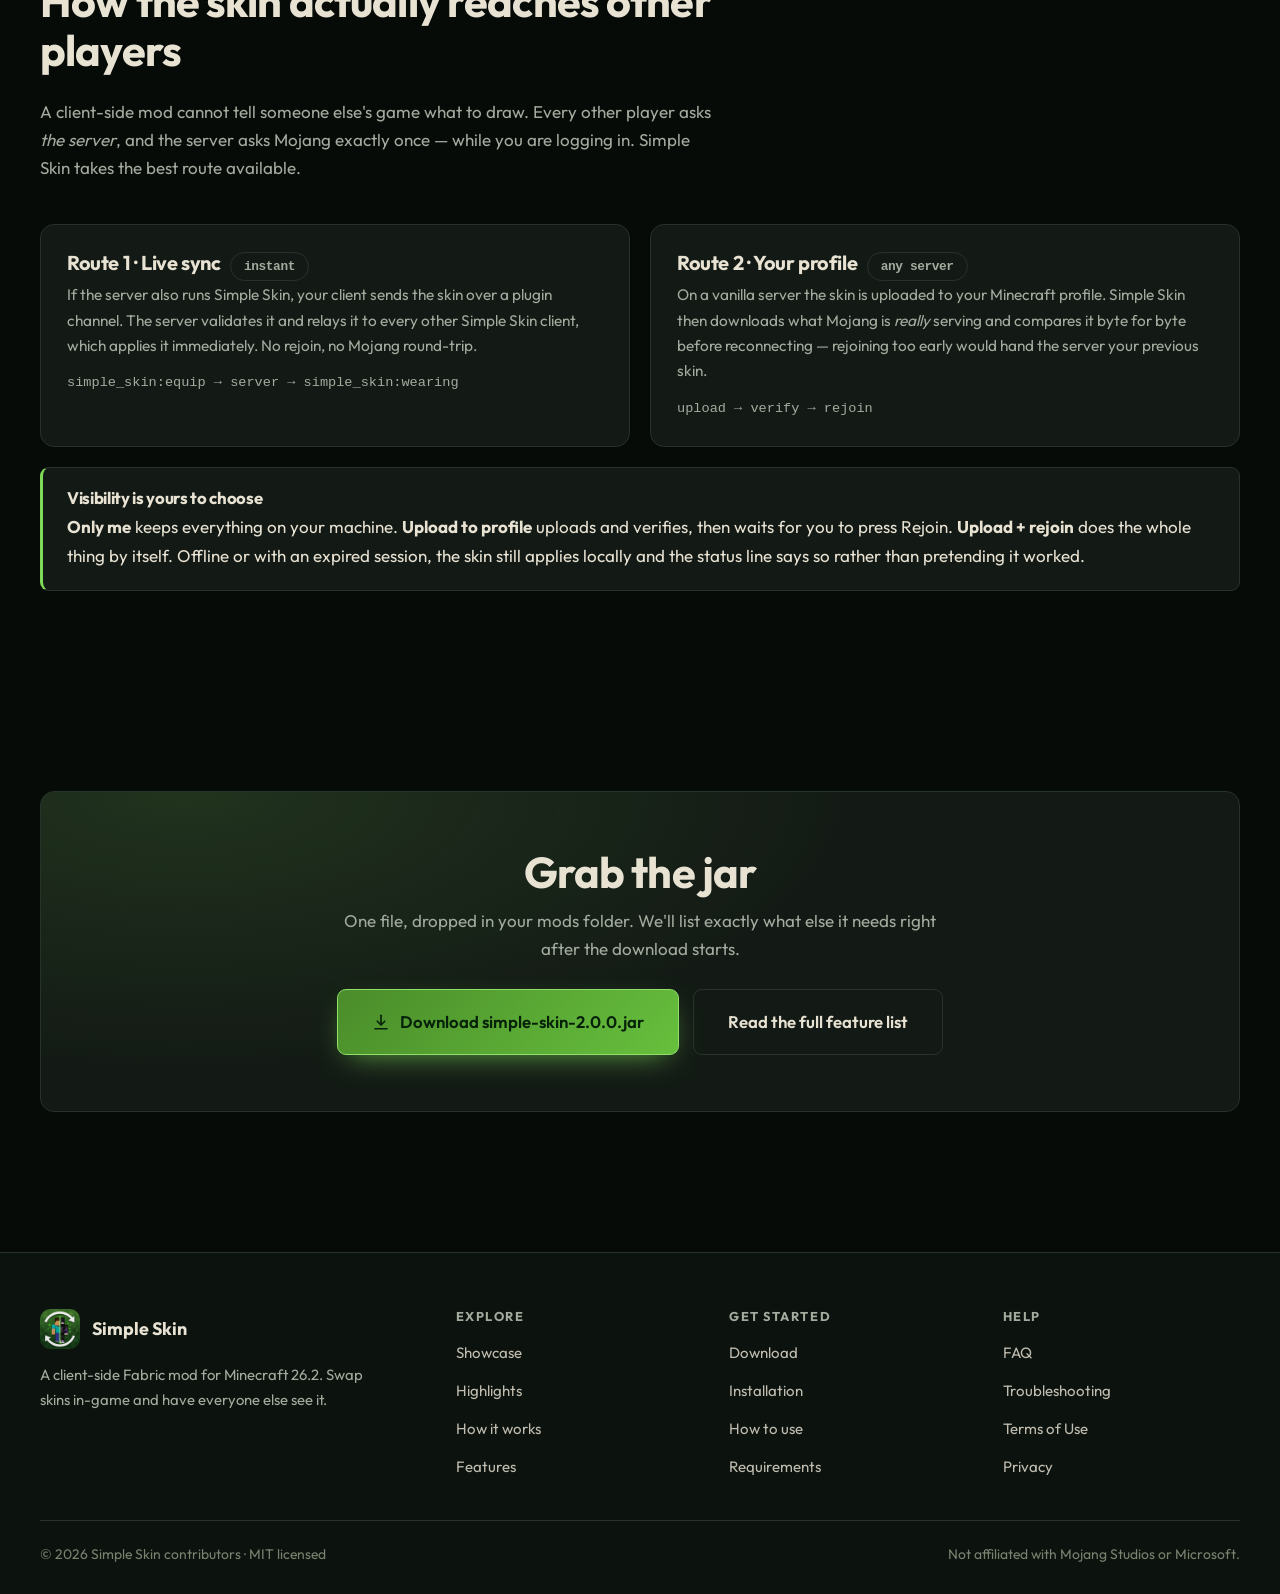
==== commit fba7586f: "Point link previews and the sitemap at the real domain Two of the Vercel projects were renamed and t" ====
--- a/site/index.html
+++ b/site/index.html
@@ -10,7 +10,8 @@
 <link rel="apple-touch-icon" href="assets/img/logo-180.png">
 <meta property="og:title" content="Simple Skin — change your Minecraft skin without restarting">
 <meta property="og:description" content="Swap, steal, import and edit skins in-game — and make the change visible to every other player.">
-<meta property="og:image" content="assets/img/og-image.png">
+<meta property="og:image" content="https://simple-skin.vercel.app/assets/img/og-image.png">
+<meta property="og:url" content="https://simple-skin.vercel.app/">
 <meta property="og:image:width" content="1200">
 <meta property="og:image:height" content="630">
 <meta property="og:type" content="website">
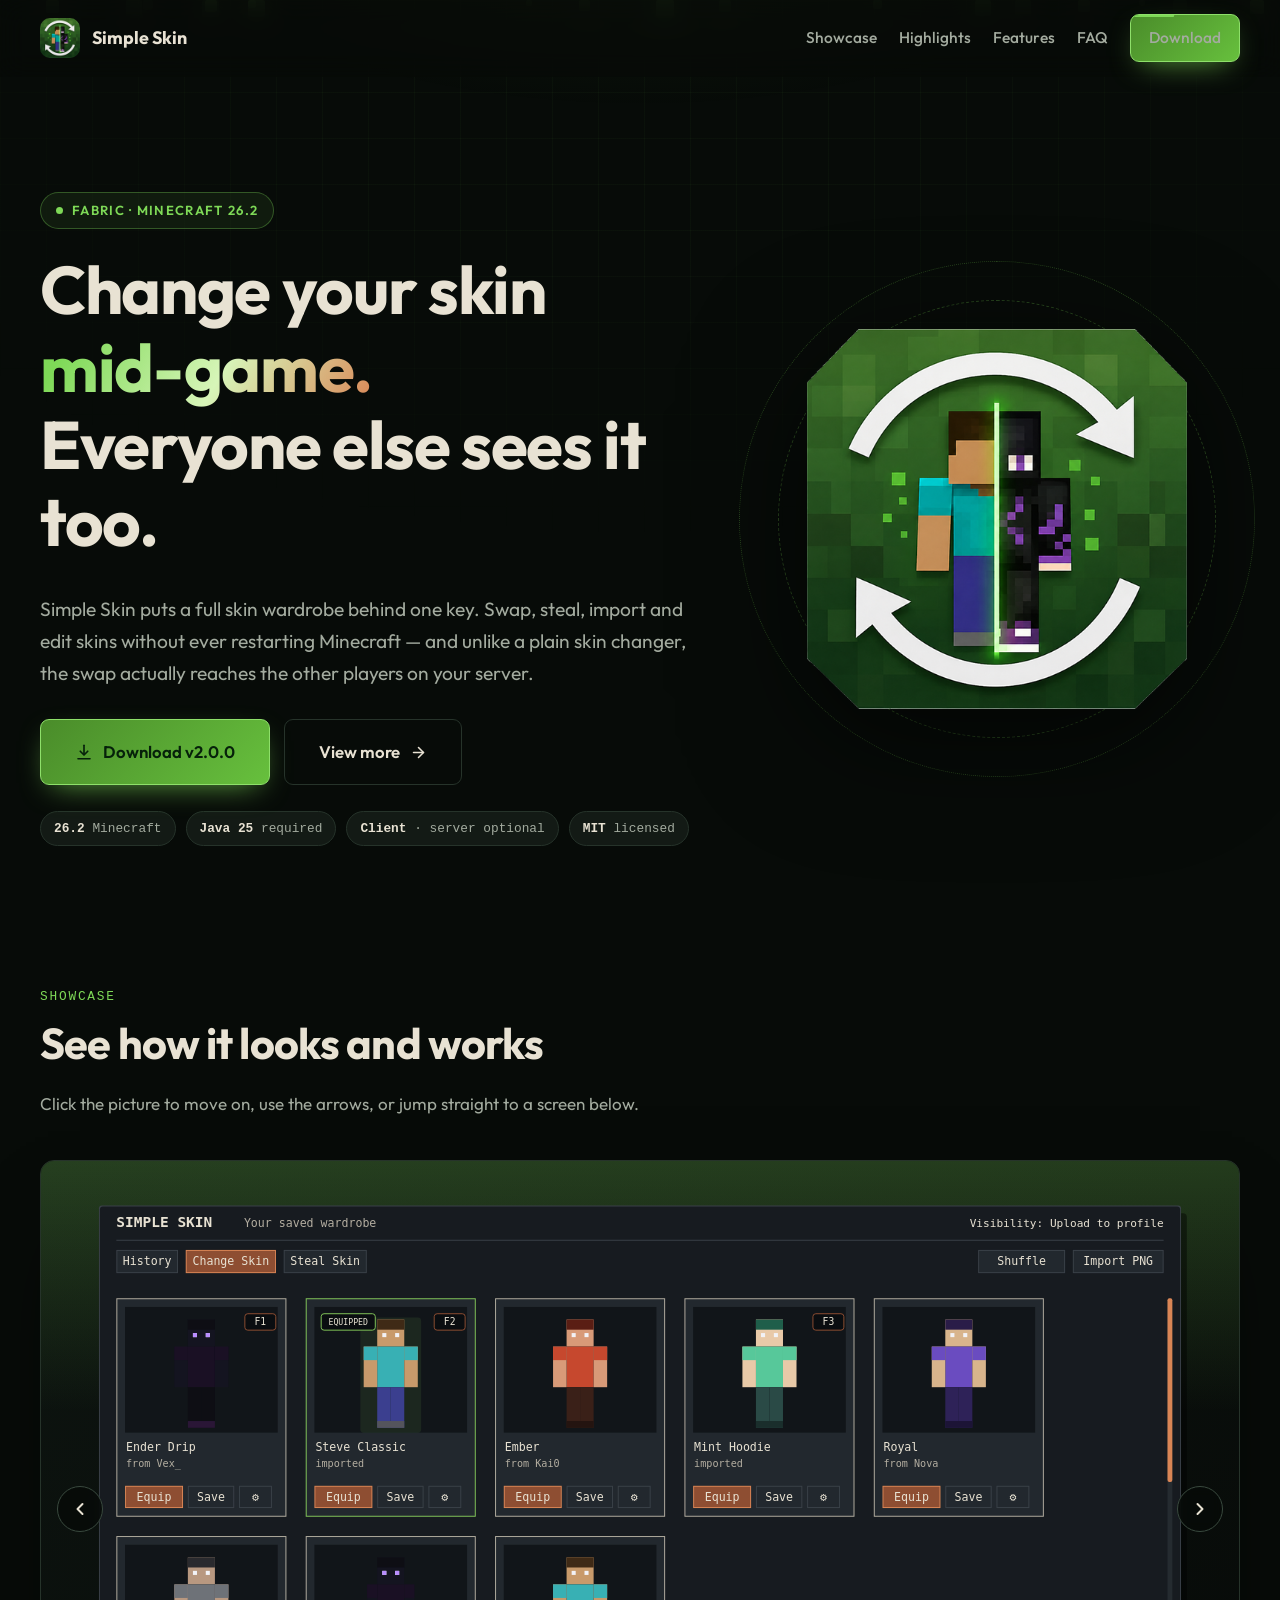
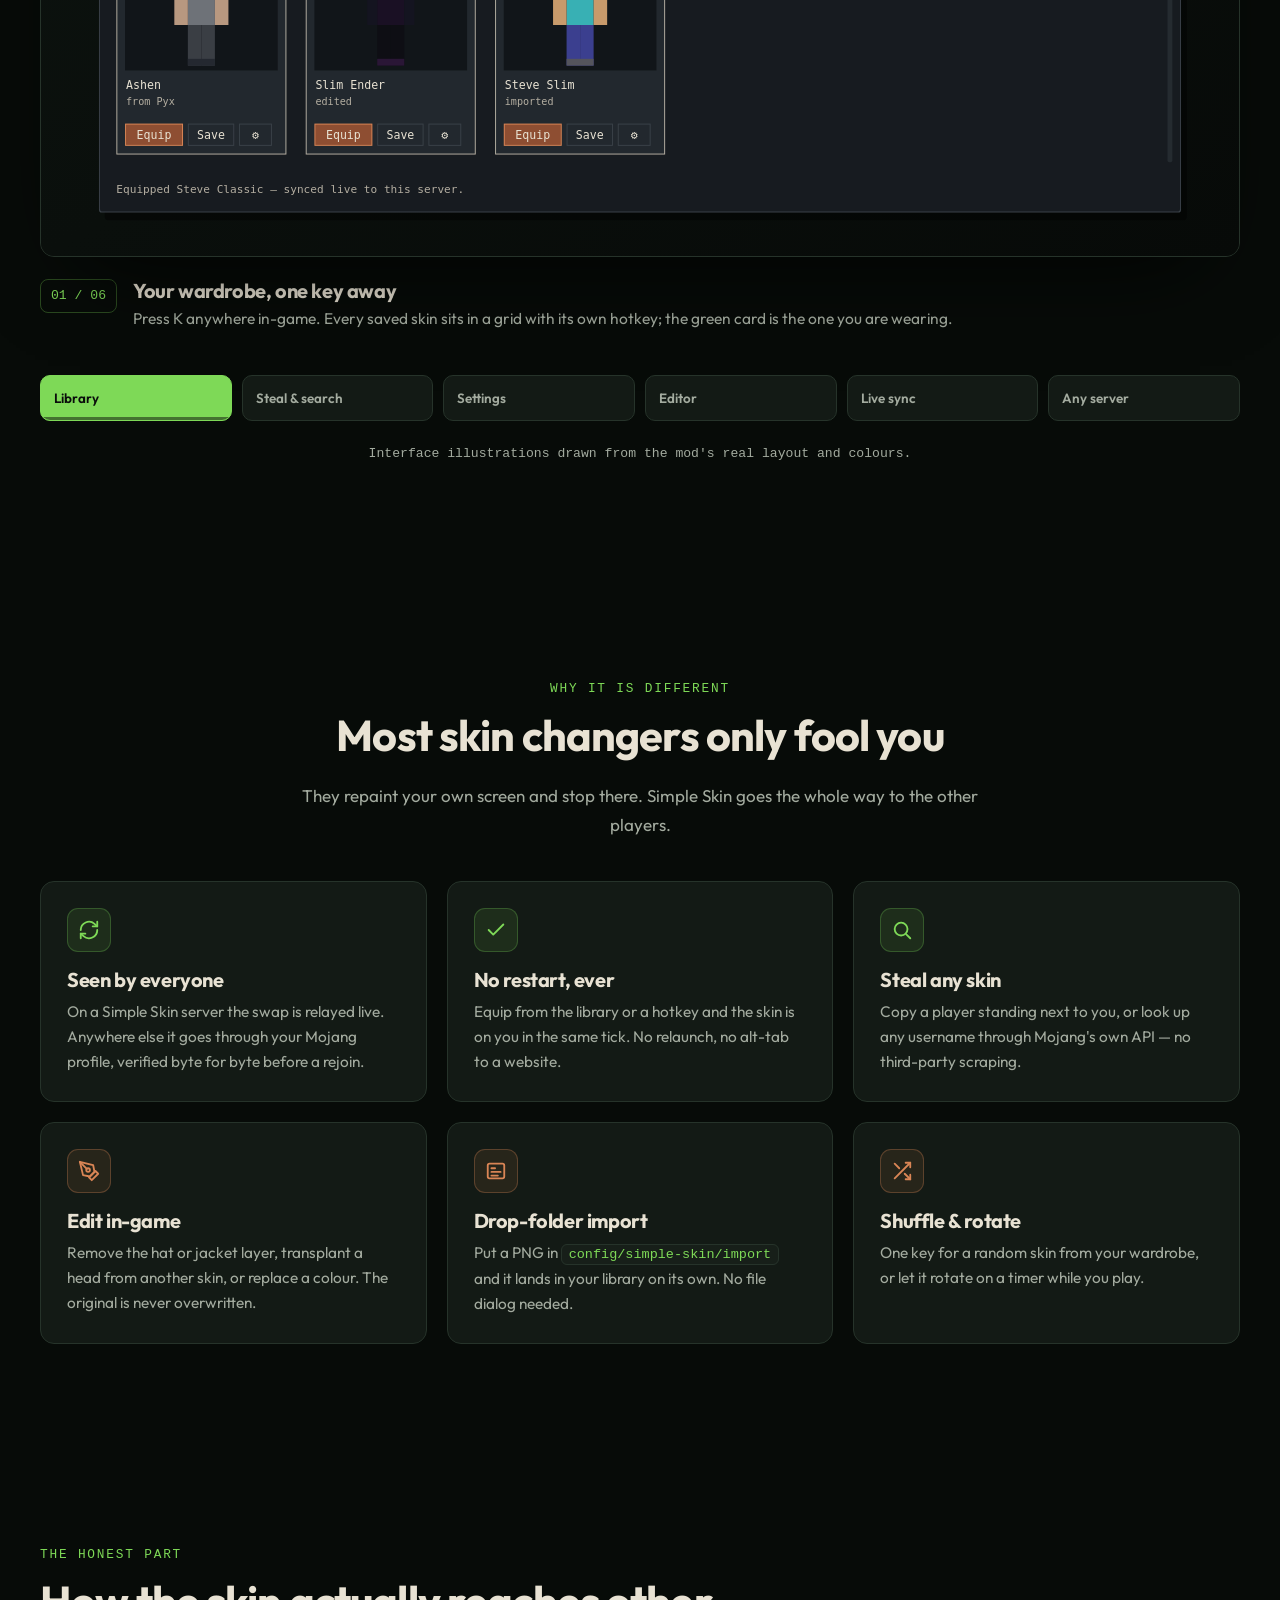
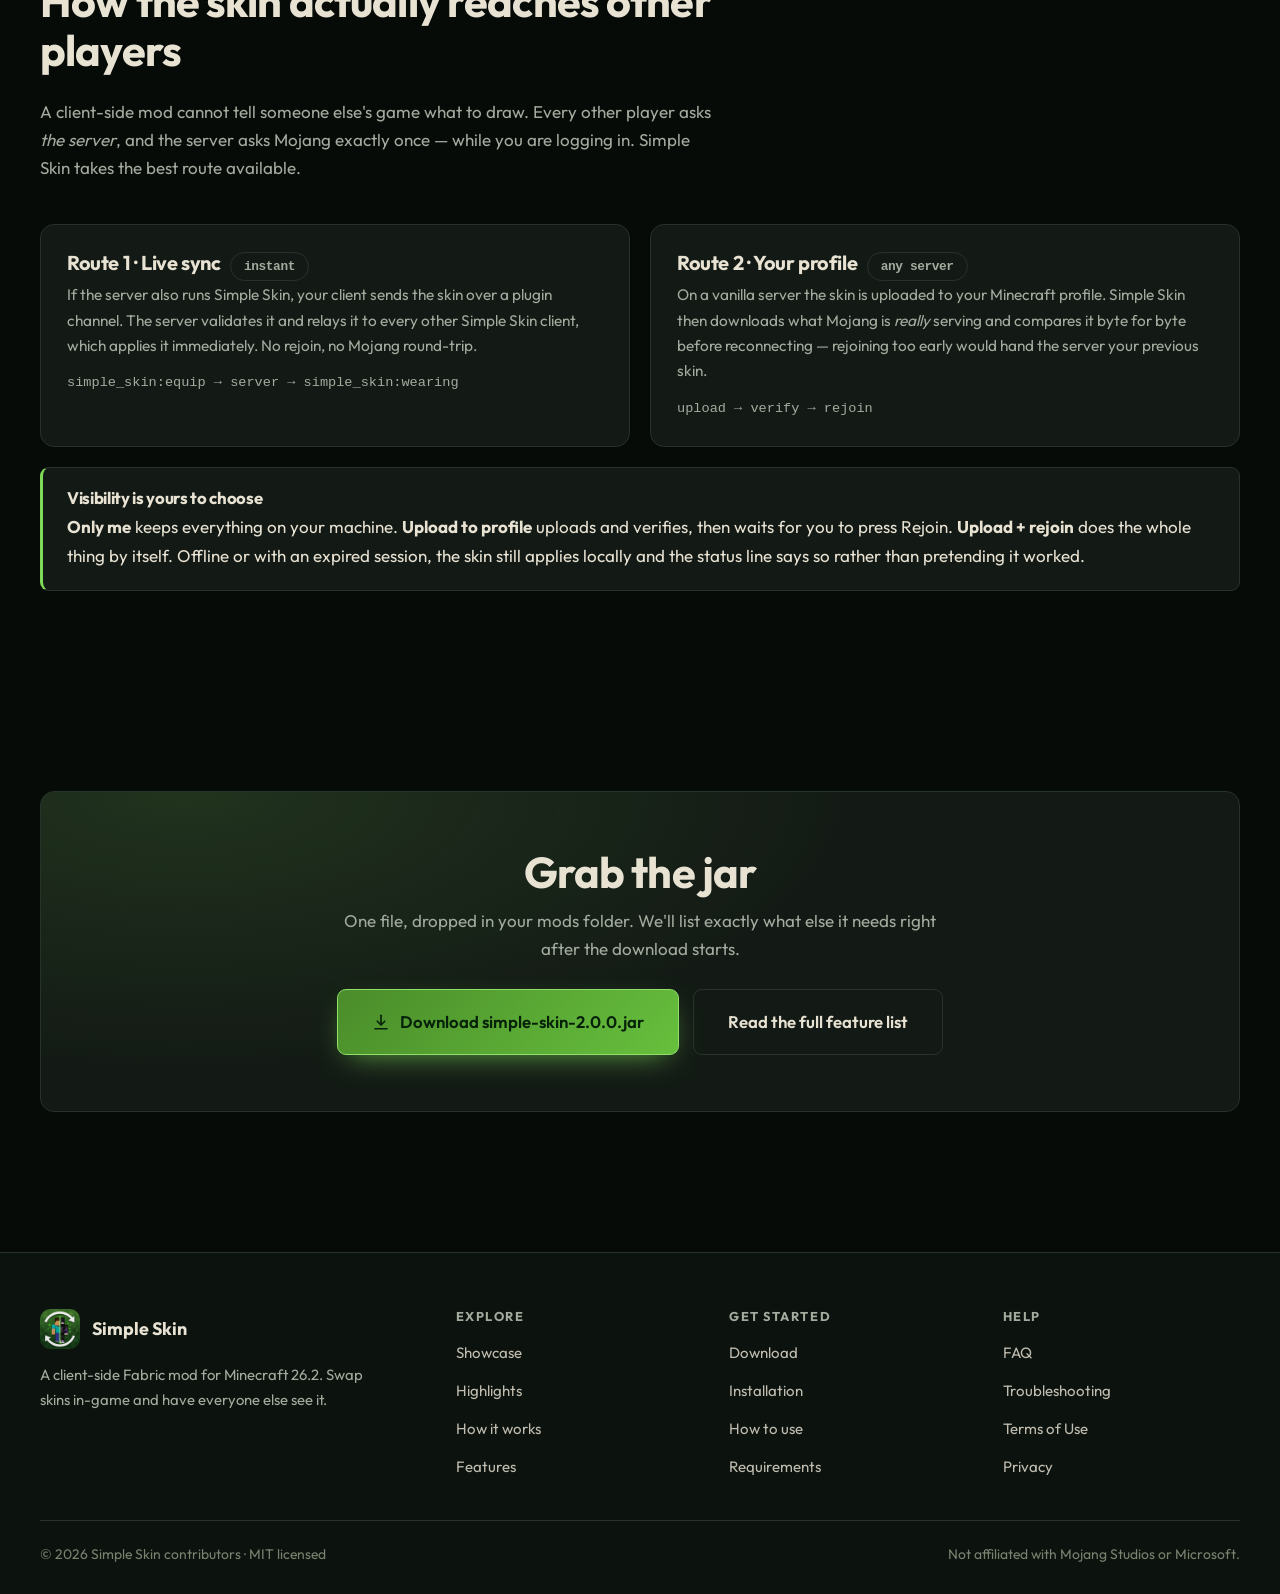
==== commit b54b0d7b: "Add canonical URLs, a CSP, the colour scheme and fix a mobile overflow Canonical: every page gets a " ====
--- a/site/index.html
+++ b/site/index.html
@@ -3,6 +3,7 @@
 <head>
 <meta charset="utf-8">
 <meta name="viewport" content="width=device-width, initial-scale=1">
+<meta name="color-scheme" content="dark">
 <title>Simple Skin — change your Minecraft skin without restarting</title>
 <meta name="description" content="A Fabric mod for Minecraft 26.2. Swap, steal, import and edit skins in-game — and make the change visible to every other player, instantly.">
 <meta name="theme-color" content="#070b08">
@@ -12,6 +13,7 @@
 <meta property="og:description" content="Swap, steal, import and edit skins in-game — and make the change visible to every other player.">
 <meta property="og:image" content="https://simple-skin.vercel.app/assets/img/og-image.png">
 <meta property="og:url" content="https://simple-skin.vercel.app/">
+<link rel="canonical" href="https://simple-skin.vercel.app/">
 <meta property="og:image:width" content="1200">
 <meta property="og:image:height" content="630">
 <meta property="og:type" content="website">
--- a/site/assets/css/style.css
+++ b/site/assets/css/style.css
@@ -3,6 +3,7 @@
    screens read as one product. */
 
 :root {
+  color-scheme: dark;
   --bg: #070b08;
   --bg-2: #0c130e;
   --panel: #131a15;
@@ -243,8 +244,8 @@
 
 /* ---------- cards / features ---------- */
 .grid { display: grid; gap: 20px; }
-.grid-3 { grid-template-columns: repeat(auto-fit, minmax(290px, 1fr)); }
-.grid-2 { grid-template-columns: repeat(auto-fit, minmax(320px, 1fr)); }
+.grid-3 { grid-template-columns: repeat(auto-fit, minmax(min(290px, 100%), 1fr)); }
+.grid-2 { grid-template-columns: repeat(auto-fit, minmax(min(320px, 100%), 1fr)); }
 
 .card {
   border: 1px solid var(--edge); border-radius: var(--radius); background: var(--panel);
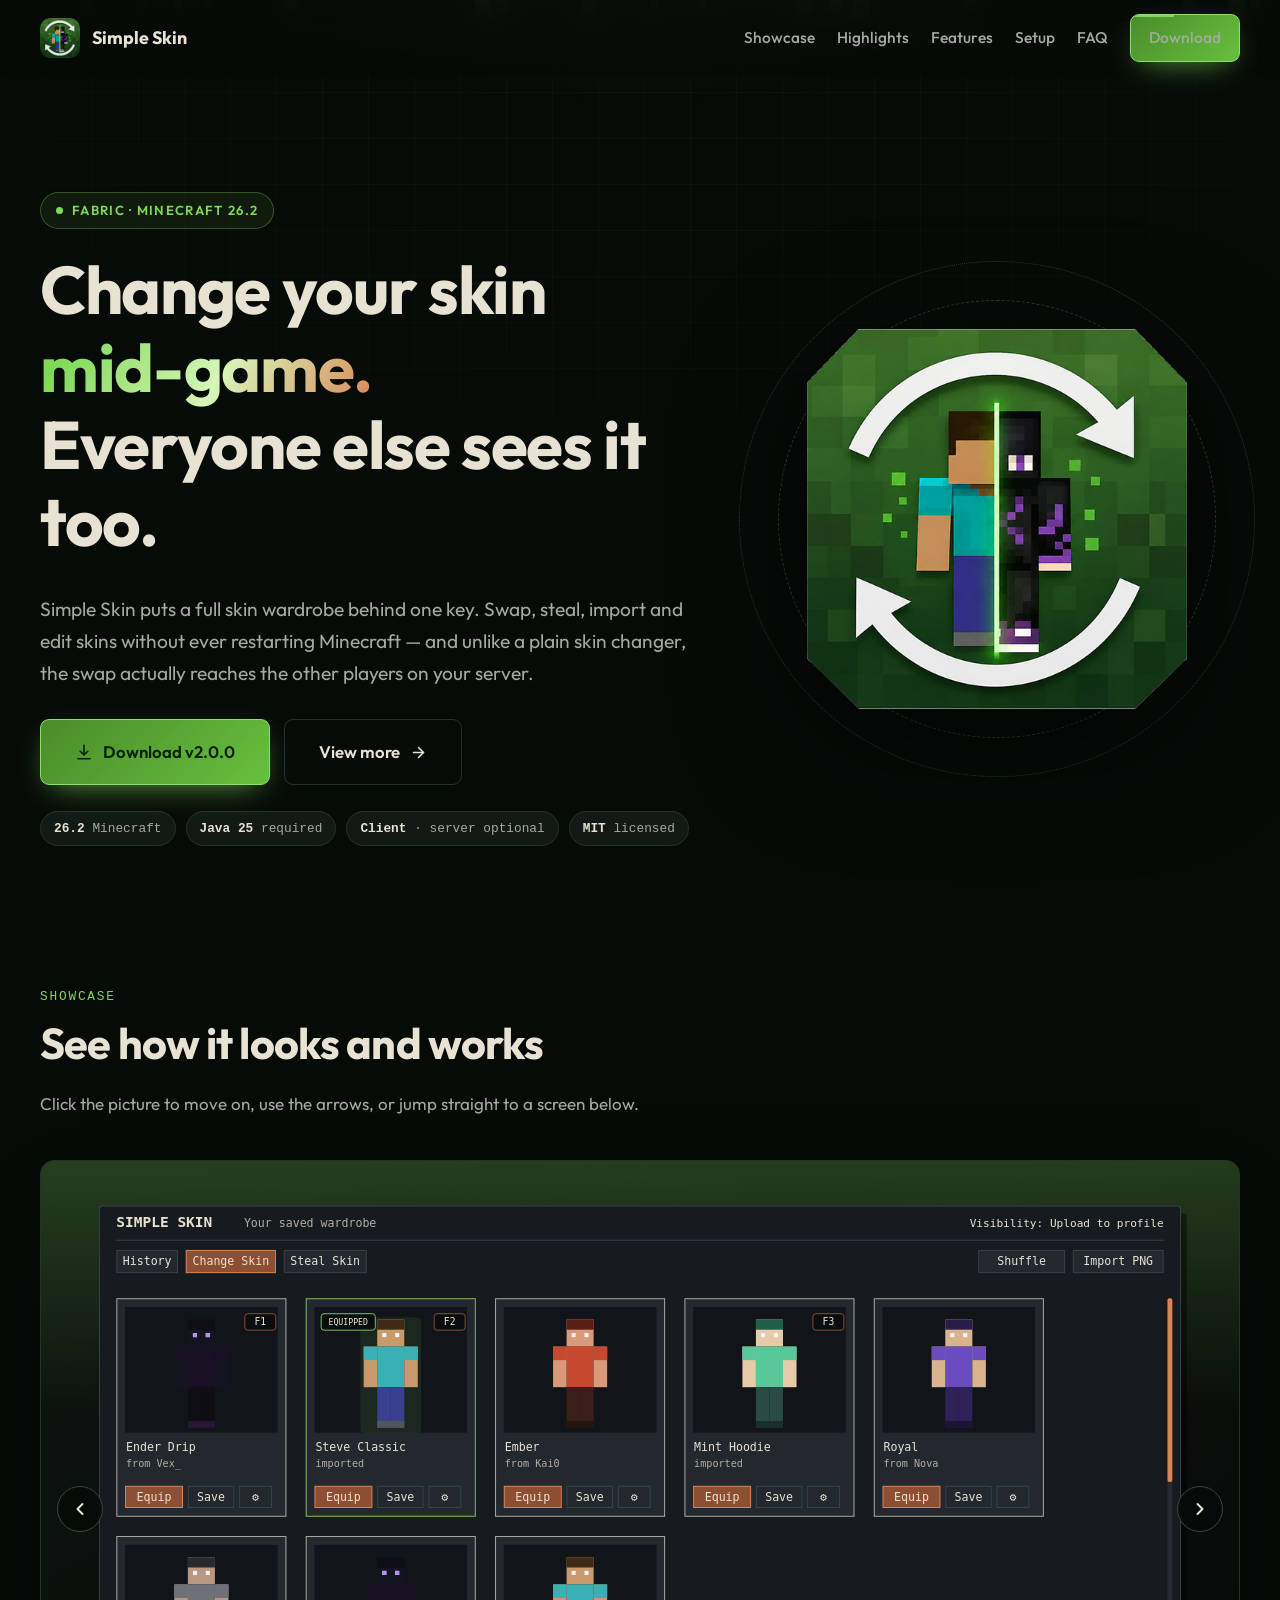
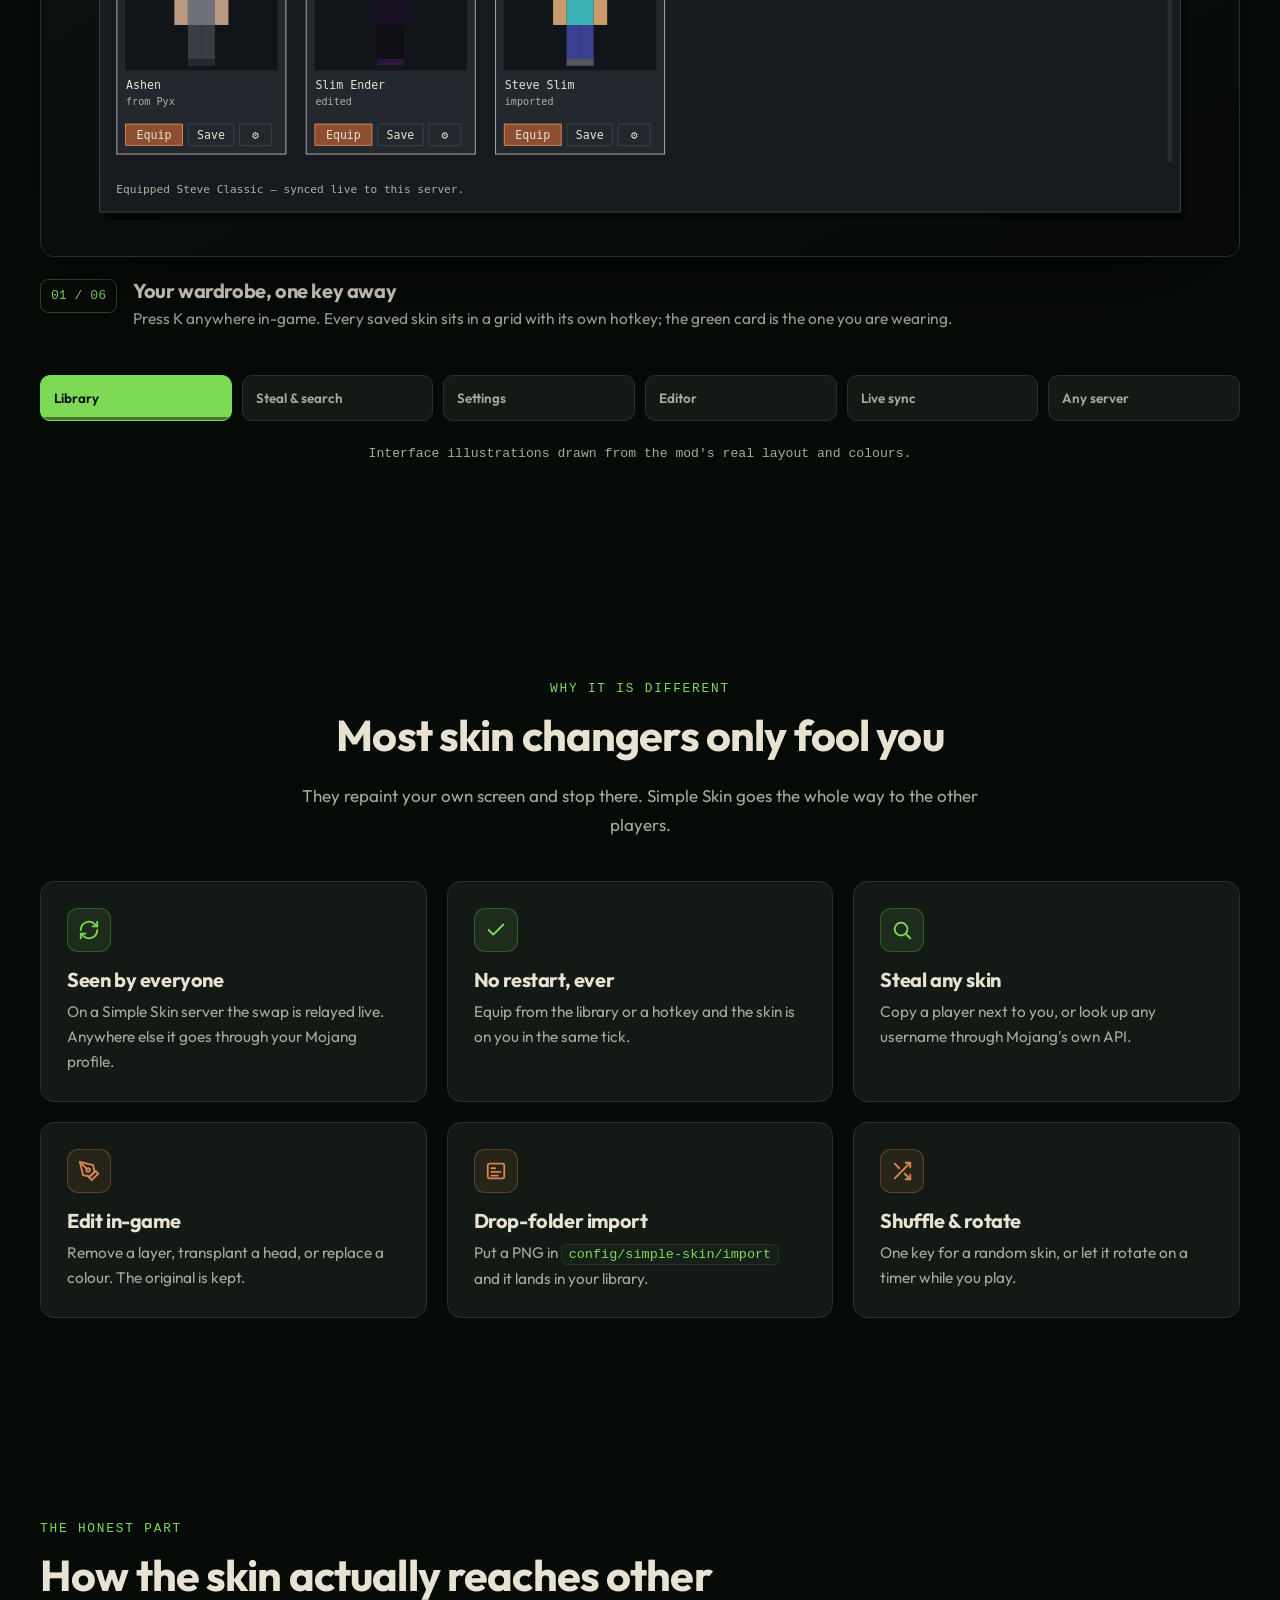
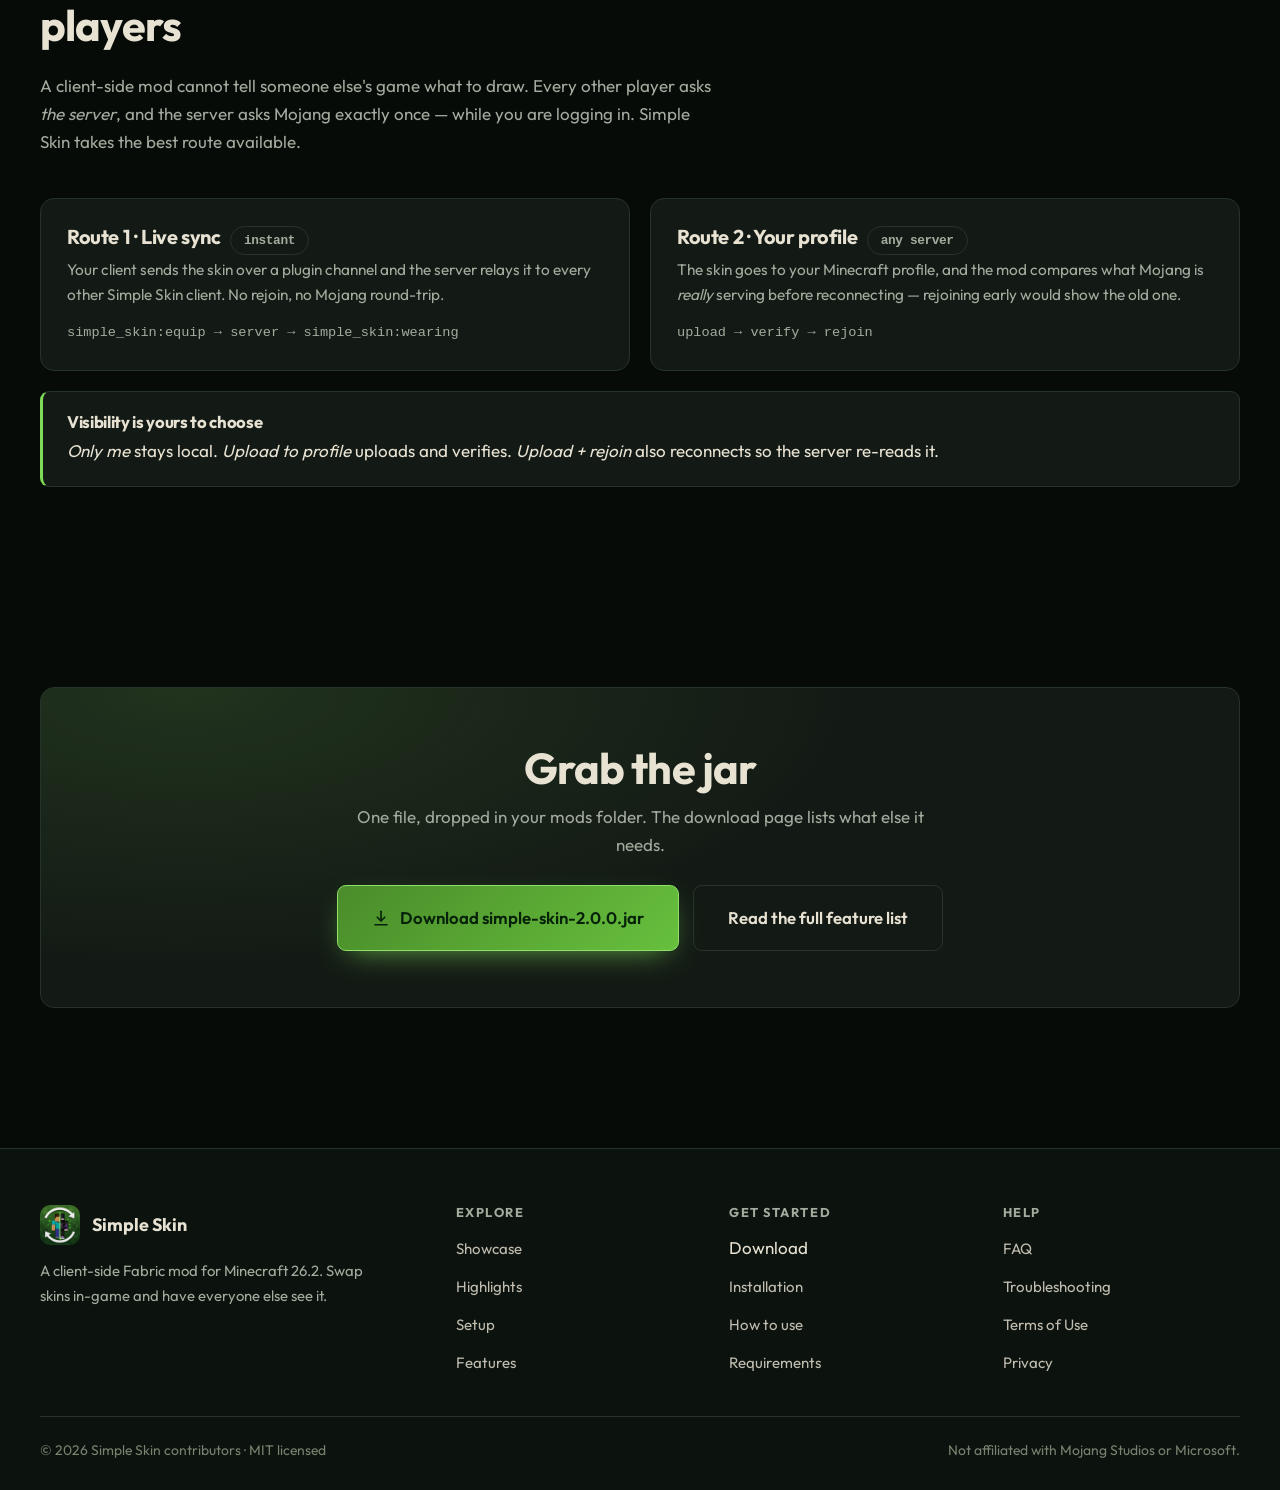
==== commit f906dffb: "Give the site a download and a setup page, and stop shipping the jar in git The 123 KB mod jar was c" ====
--- a/site/index.html
+++ b/site/index.html
@@ -36,8 +36,9 @@
       <a href="#showcase">Showcase</a>
       <a href="#highlights">Highlights</a>
       <a href="features.html">Features</a>
+      <a href="setup.html">Setup</a>
       <a href="faq.html">FAQ</a>
-      <a class="btn btn-primary btn-sm" data-download href="downloads/simple-skin-2.0.0.jar" download>Download</a>
+      <a class="btn btn-primary btn-sm" href="download.html">Download</a>
     </nav>
   </div>
 </header>
@@ -56,7 +57,7 @@
           reaches the other players on your server.
         </p>
         <div class="hero-cta">
-          <a class="btn btn-primary btn-lg" data-download href="downloads/simple-skin-2.0.0.jar" download>
+          <a class="btn btn-primary btn-lg" href="download.html">
             <svg width="18" height="18" viewBox="0 0 24 24" fill="none" stroke="currentColor" stroke-width="2.2" stroke-linecap="round" stroke-linejoin="round" aria-hidden="true"><path d="M12 3v12"/><path d="m7 11 5 5 5-5"/><path d="M4 21h16"/></svg>
             Download v2.0.0
           </a>
@@ -163,7 +164,7 @@
             <svg width="22" height="22" viewBox="0 0 24 24" fill="none" stroke="currentColor" stroke-width="2" stroke-linecap="round" stroke-linejoin="round"><path d="M3 12a9 9 0 0 1 15-6.7L21 8"/><path d="M21 3v5h-5"/><path d="M21 12a9 9 0 0 1-15 6.7L3 16"/><path d="M3 21v-5h5"/></svg>
           </div>
           <h3>Seen by everyone</h3>
-          <p>On a Simple Skin server the swap is relayed live. Anywhere else it goes through your Mojang profile, verified byte for byte before a rejoin.</p>
+          <p>On a Simple Skin server the swap is relayed live. Anywhere else it goes through your Mojang profile.</p>
         </article>
 
         <article class="card reveal" data-delay="70">
@@ -171,7 +172,7 @@
             <svg width="22" height="22" viewBox="0 0 24 24" fill="none" stroke="currentColor" stroke-width="2" stroke-linecap="round" stroke-linejoin="round"><path d="M20 6 9 17l-5-5"/></svg>
           </div>
           <h3>No restart, ever</h3>
-          <p>Equip from the library or a hotkey and the skin is on you in the same tick. No relaunch, no alt-tab to a website.</p>
+          <p>Equip from the library or a hotkey and the skin is on you in the same tick.</p>
         </article>
 
         <article class="card reveal" data-delay="140">
@@ -179,7 +180,7 @@
             <svg width="22" height="22" viewBox="0 0 24 24" fill="none" stroke="currentColor" stroke-width="2" stroke-linecap="round" stroke-linejoin="round"><circle cx="11" cy="11" r="7"/><path d="m21 21-4.3-4.3"/></svg>
           </div>
           <h3>Steal any skin</h3>
-          <p>Copy a player standing next to you, or look up any username through Mojang's own API — no third-party scraping.</p>
+          <p>Copy a player next to you, or look up any username through Mojang's own API.</p>
         </article>
 
         <article class="card accent reveal" data-delay="0">
@@ -187,7 +188,7 @@
             <svg width="22" height="22" viewBox="0 0 24 24" fill="none" stroke="currentColor" stroke-width="2" stroke-linecap="round" stroke-linejoin="round"><path d="M12 19l7-7 3 3-7 7-3-3z"/><path d="M18 13l-1.5-7.5L2 2l3.5 14.5L13 18l5-5z"/><path d="M2 2l7.586 7.586"/><circle cx="11" cy="11" r="2"/></svg>
           </div>
           <h3>Edit in-game</h3>
-          <p>Remove the hat or jacket layer, transplant a head from another skin, or replace a colour. The original is never overwritten.</p>
+          <p>Remove a layer, transplant a head, or replace a colour. The original is kept.</p>
         </article>
 
         <article class="card accent reveal" data-delay="70">
@@ -195,7 +196,7 @@
             <svg width="22" height="22" viewBox="0 0 24 24" fill="none" stroke="currentColor" stroke-width="2" stroke-linecap="round" stroke-linejoin="round"><rect x="3" y="4" width="18" height="16" rx="2"/><path d="M7 9h4"/><path d="M7 13h10"/><path d="M7 17h7"/></svg>
           </div>
           <h3>Drop-folder import</h3>
-          <p>Put a PNG in <code>config/simple-skin/import</code> and it lands in your library on its own. No file dialog needed.</p>
+          <p>Put a PNG in <code>config/simple-skin/import</code> and it lands in your library.</p>
         </article>
 
         <article class="card accent reveal" data-delay="140">
@@ -203,7 +204,7 @@
             <svg width="22" height="22" viewBox="0 0 24 24" fill="none" stroke="currentColor" stroke-width="2" stroke-linecap="round" stroke-linejoin="round"><path d="M16 3h5v5"/><path d="M4 20 21 3"/><path d="M21 16v5h-5"/><path d="m15 15 6 6"/><path d="M4 4l5 5"/></svg>
           </div>
           <h3>Shuffle &amp; rotate</h3>
-          <p>One key for a random skin from your wardrobe, or let it rotate on a timer while you play.</p>
+          <p>One key for a random skin, or let it rotate on a timer while you play.</p>
         </article>
       </div>
     </div>
@@ -226,18 +227,16 @@
         <div class="card reveal">
           <h3>Route 1 · Live sync <span class="chip" style="margin-left:6px">instant</span></h3>
           <p style="margin-bottom:14px">
-            If the server also runs Simple Skin, your client sends the skin over a plugin channel.
-            The server validates it and relays it to every other Simple Skin client, which applies
-            it immediately. No rejoin, no Mojang round-trip.
+            Your client sends the skin over a plugin channel and the server relays it to every
+            other Simple Skin client. No rejoin, no Mojang round-trip.
           </p>
           <p class="muted mono" style="font-size:.85rem;margin:0">simple_skin:equip → server → simple_skin:wearing</p>
         </div>
         <div class="card reveal" data-delay="90">
           <h3>Route 2 · Your profile <span class="chip" style="margin-left:6px">any server</span></h3>
           <p style="margin-bottom:14px">
-            On a vanilla server the skin is uploaded to your Minecraft profile. Simple Skin then
-            downloads what Mojang is <em>really</em> serving and compares it byte for byte before
-            reconnecting — rejoining too early would hand the server your previous skin.
+            The skin goes to your Minecraft profile, and the mod compares what Mojang is
+            <em>really</em> serving before reconnecting — rejoining early would show the old one.
           </p>
           <p class="muted mono" style="font-size:.85rem;margin:0">upload → verify → rejoin</p>
         </div>
@@ -245,12 +244,7 @@
 
       <div class="callout green reveal" style="margin-top:20px">
         <h3>Visibility is yours to choose</h3>
-        <p>
-          <strong>Only me</strong> keeps everything on your machine.
-          <strong>Upload to profile</strong> uploads and verifies, then waits for you to press Rejoin.
-          <strong>Upload + rejoin</strong> does the whole thing by itself. Offline or with an expired
-          session, the skin still applies locally and the status line says so rather than pretending it worked.
-        </p>
+        <p><em>Only me</em> stays local. <em>Upload to profile</em> uploads and verifies. <em>Upload + rejoin</em> also reconnects so the server re-reads it.</p>
       </div>
     </div>
   </section>
@@ -260,9 +254,9 @@
     <div class="wrap">
       <div class="band reveal">
         <h2>Grab the jar</h2>
-        <p>One file, dropped in your mods folder. We'll list exactly what else it needs right after the download starts.</p>
+        <p>One file, dropped in your mods folder. The download page lists what else it needs.</p>
         <div class="hero-cta" style="justify-content:center;margin-top:26px">
-          <a class="btn btn-primary btn-lg" data-download href="downloads/simple-skin-2.0.0.jar" download>
+          <a class="btn btn-primary btn-lg" href="download.html">
             <svg width="18" height="18" viewBox="0 0 24 24" fill="none" stroke="currentColor" stroke-width="2.2" stroke-linecap="round" stroke-linejoin="round" aria-hidden="true"><path d="M12 3v12"/><path d="m7 11 5 5 5-5"/><path d="M4 21h16"/></svg>
             Download simple-skin-2.0.0.jar
           </a>
@@ -291,7 +285,7 @@
         <ul>
           <li><a href="index.html#showcase">Showcase</a></li>
           <li><a href="index.html#highlights">Highlights</a></li>
-          <li><a href="index.html#how">How it works</a></li>
+          <li><a href="setup.html">Setup</a></li>
           <li><a href="features.html">Features</a></li>
         </ul>
       </div>
@@ -299,10 +293,10 @@
       <div class="foot-col">
         <h4>Get started</h4>
         <ul>
-          <li><a data-download href="downloads/simple-skin-2.0.0.jar" download>Download</a></li>
-          <li><a href="features.html#install">Installation</a></li>
-          <li><a href="features.html#usage">How to use</a></li>
-          <li><a href="features.html#requirements">Requirements</a></li>
+          <li><ahref="download.html">Download</a></li>
+          <li><a href="setup.html#install">Installation</a></li>
+          <li><a href="setup.html#usage">How to use</a></li>
+          <li><a href="setup.html#requirements">Requirements</a></li>
         </ul>
       </div>
 
@@ -323,61 +317,6 @@
     </div>
   </div>
 </footer>
-
-<!-- ============ DOWNLOAD MODAL ============ -->
-<div class="modal" id="dl-modal" role="dialog" aria-modal="true" aria-labelledby="dl-title" aria-hidden="true">
-  <div class="modal-box" style="position:relative">
-    <button class="modal-close" type="button" data-close aria-label="Close">✕</button>
-    <h2 id="dl-title" style="font-size:1.6rem">Your download has started</h2>
-    <div class="dl-note">
-      <svg width="20" height="20" viewBox="0 0 24 24" fill="none" stroke="currentColor" stroke-width="2" stroke-linecap="round" stroke-linejoin="round" style="flex:none;color:var(--green)" aria-hidden="true"><path d="M12 3v12"/><path d="m7 11 5 5 5-5"/><path d="M4 21h16"/></svg>
-      <span><strong>simple-skin-2.0.0.jar</strong> — drop it into <code>.minecraft/mods</code></span>
-    </div>
-
-    <h3 style="font-size:1.05rem">It needs these to load</h3>
-    <div class="dep">
-      <span class="tag req">required</span>
-      <div>
-        <strong>Minecraft 26.2</strong>
-        <p>Built against 26.2 exactly. Earlier versions use a different, incompatible client API.</p>
-      </div>
-    </div>
-    <div class="dep">
-      <span class="tag req">required</span>
-      <div>
-        <strong>Java 25</strong>
-        <p>Minecraft 26.2 needs it, and so does this mod. Older Java will refuse to start the game.</p>
-      </div>
-    </div>
-    <div class="dep">
-      <span class="tag req">required</span>
-      <div>
-        <strong>Fabric Loader 0.19.3 or newer</strong>
-        <p>Install it with the <a href="https://fabricmc.net/use/installer/" target="_blank" rel="noopener">Fabric installer</a>, then pick the Fabric profile in the launcher.</p>
-      </div>
-    </div>
-    <div class="dep">
-      <span class="tag req">required</span>
-      <div>
-        <strong>Fabric API — 0.158.0+26.2</strong>
-        <p>Simple Skin uses its key-mapping, lifecycle and networking modules. Get it from <a href="https://modrinth.com/mod/fabric-api" target="_blank" rel="noopener">Modrinth</a> or <a href="https://www.curseforge.com/minecraft/mc-mods/fabric-api" target="_blank" rel="noopener">CurseForge</a> and put it in the same mods folder.</p>
-      </div>
-    </div>
-    <div class="dep">
-      <span class="tag opt">optional</span>
-      <div>
-        <strong>Simple Skin on the server</strong>
-        <p>The same jar. Add it server-side to unlock live sync so skin swaps reach other players instantly, with no rejoin. Everything works without it.</p>
-      </div>
-    </div>
-
-    <div style="display:flex;gap:12px;flex-wrap:wrap;margin-top:26px">
-      <a class="btn btn-primary" href="features.html#install">Installation guide</a>
-      <button class="btn btn-ghost" type="button" data-close>Close</button>
-    </div>
-  </div>
-</div>
-
 <script src="assets/js/main.js"></script>
 </body>
 </html>
--- a/site/assets/css/style.css
+++ b/site/assets/css/style.css
@@ -314,41 +314,6 @@
 .acc[open] summary::after { transform: rotate(45deg); }
 .acc .acc-body { padding: 0 24px 22px; color: var(--muted); }
 .acc .acc-body > :last-child { margin-bottom: 0; }
-
-/* ---------- modal ---------- */
-.modal {
-  position: fixed; inset: 0; z-index: 100; display: grid; place-items: center;
-  padding: 24px; background: rgba(4, 7, 5, .8); backdrop-filter: blur(8px);
-  opacity: 0; visibility: hidden; transition: opacity .28s var(--ease), visibility .28s;
-}
-.modal.open { opacity: 1; visibility: visible; }
-.modal-box {
-  width: min(100%, 660px); max-height: 88vh; overflow-y: auto;
-  background: var(--panel); border: 1px solid var(--edge-hi); border-radius: var(--radius);
-  padding: 34px; transform: translateY(20px) scale(.97); transition: transform .32s var(--ease);
-  box-shadow: 0 40px 100px -30px rgba(0, 0, 0, .9);
-}
-.modal.open .modal-box { transform: none; }
-.modal-close {
-  position: absolute; top: 22px; right: 22px; width: 40px; height: 40px; border-radius: 10px;
-  border: 1px solid var(--edge); background: var(--panel); color: var(--paper); cursor: pointer; font-size: 1.1rem;
-}
-.modal-close:hover { border-color: var(--edge-hi); }
-.dl-note {
-  display: flex; gap: 12px; align-items: center; padding: 14px 16px; border-radius: var(--radius-sm);
-  background: rgba(126, 217, 87, .09); border: 1px solid rgba(126, 217, 87, .28);
-  color: var(--paper); font-size: .93rem; margin-bottom: 22px;
-}
-.dep { display: flex; gap: 14px; padding: 15px 0; border-bottom: 1px solid var(--edge); align-items: flex-start; }
-.dep:last-of-type { border-bottom: 0; }
-.dep .tag {
-  font-family: var(--mono); font-size: .72rem; padding: 3px 9px; border-radius: 999px; flex: none; margin-top: 3px;
-  border: 1px solid var(--edge-hi); color: var(--muted);
-}
-.dep .tag.req { color: var(--green); border-color: rgba(126, 217, 87, .4); background: rgba(126, 217, 87, .08); }
-.dep .tag.opt { color: var(--copper); border-color: rgba(217, 133, 85, .4); background: rgba(217, 133, 85, .08); }
-.dep strong { display: block; font-size: 1rem; }
-.dep p { margin: 2px 0 0; color: var(--muted); font-size: .9rem; }
 
 /* ---------- callout ---------- */
 .callout {
@@ -423,7 +388,6 @@
   .stage-nav { width: 38px; height: 38px; }
   .stage-nav.prev { left: 8px; } .stage-nav.next { right: 8px; }
   .caption { flex-direction: column; gap: 8px; min-height: 0; }
-  .modal-box { padding: 26px 22px; }
   .step { grid-template-columns: 1fr; }
   .step::before { margin-bottom: -6px; }
 }
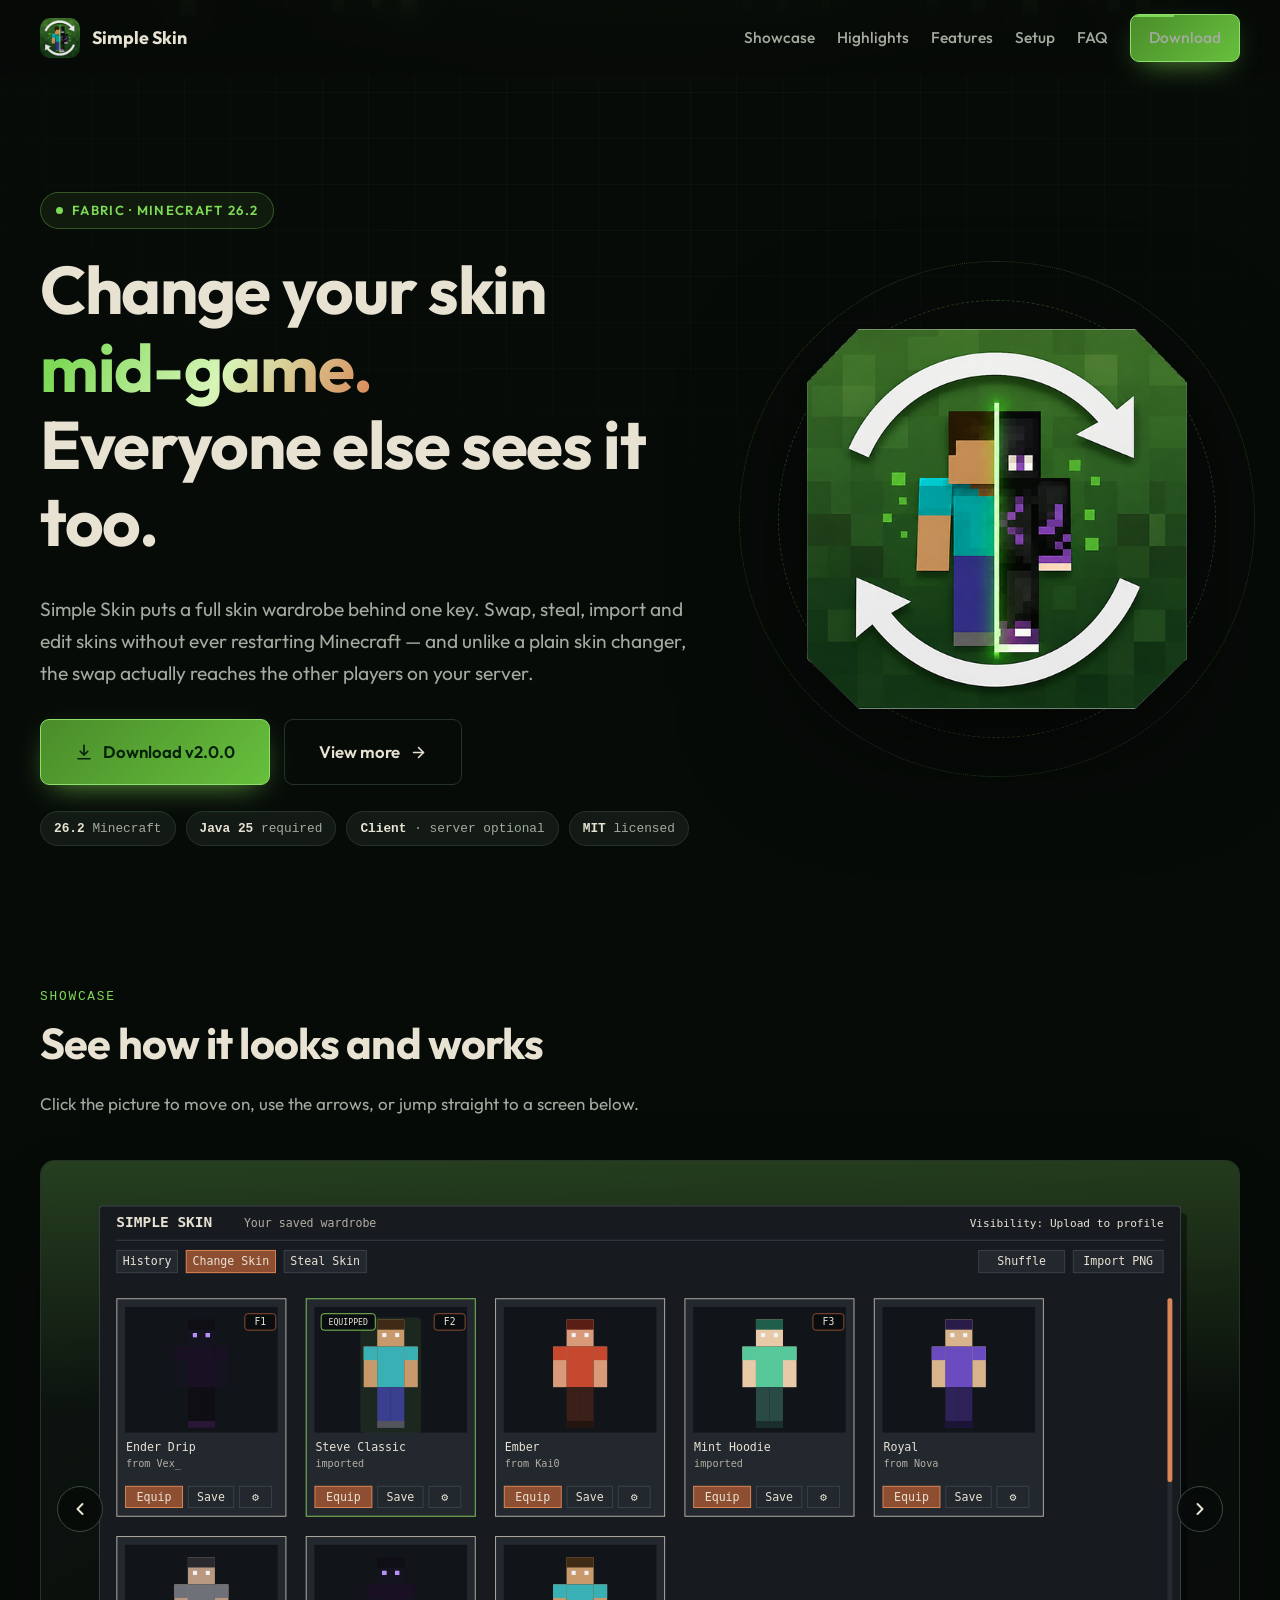
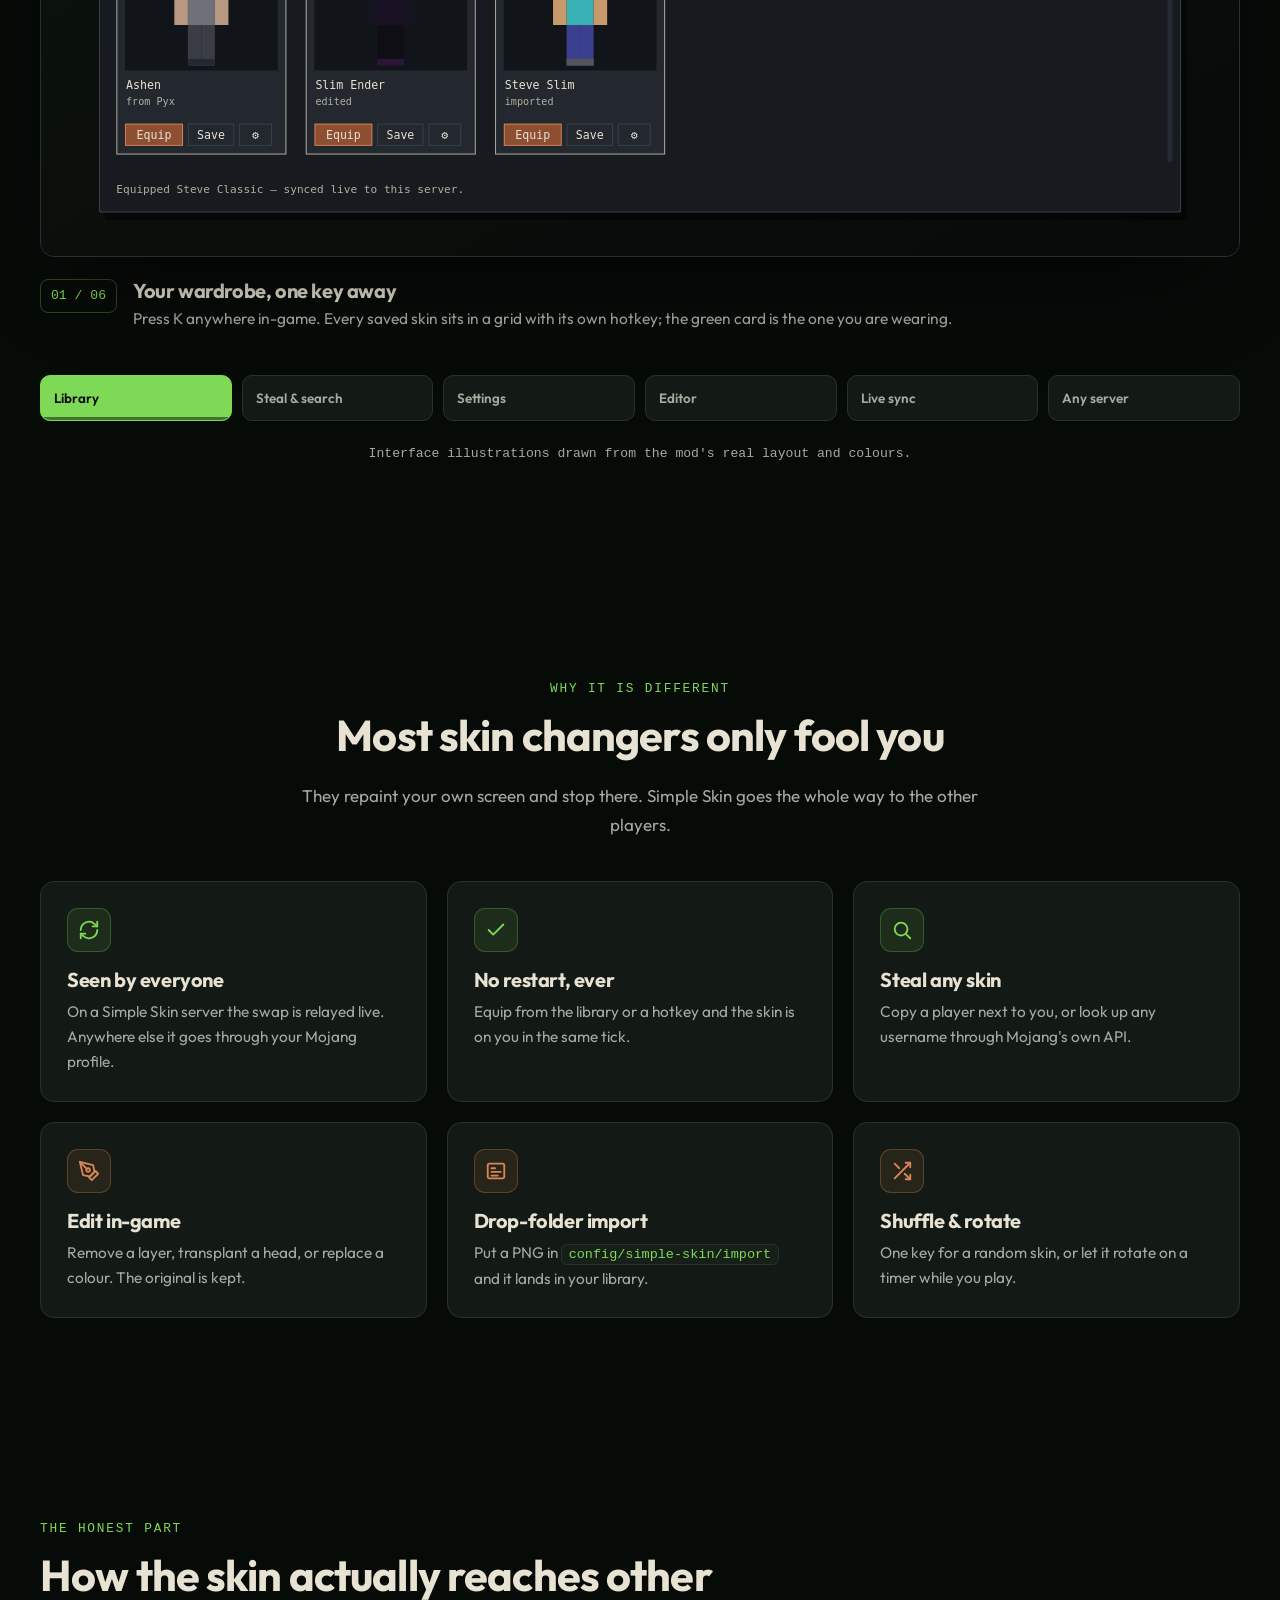
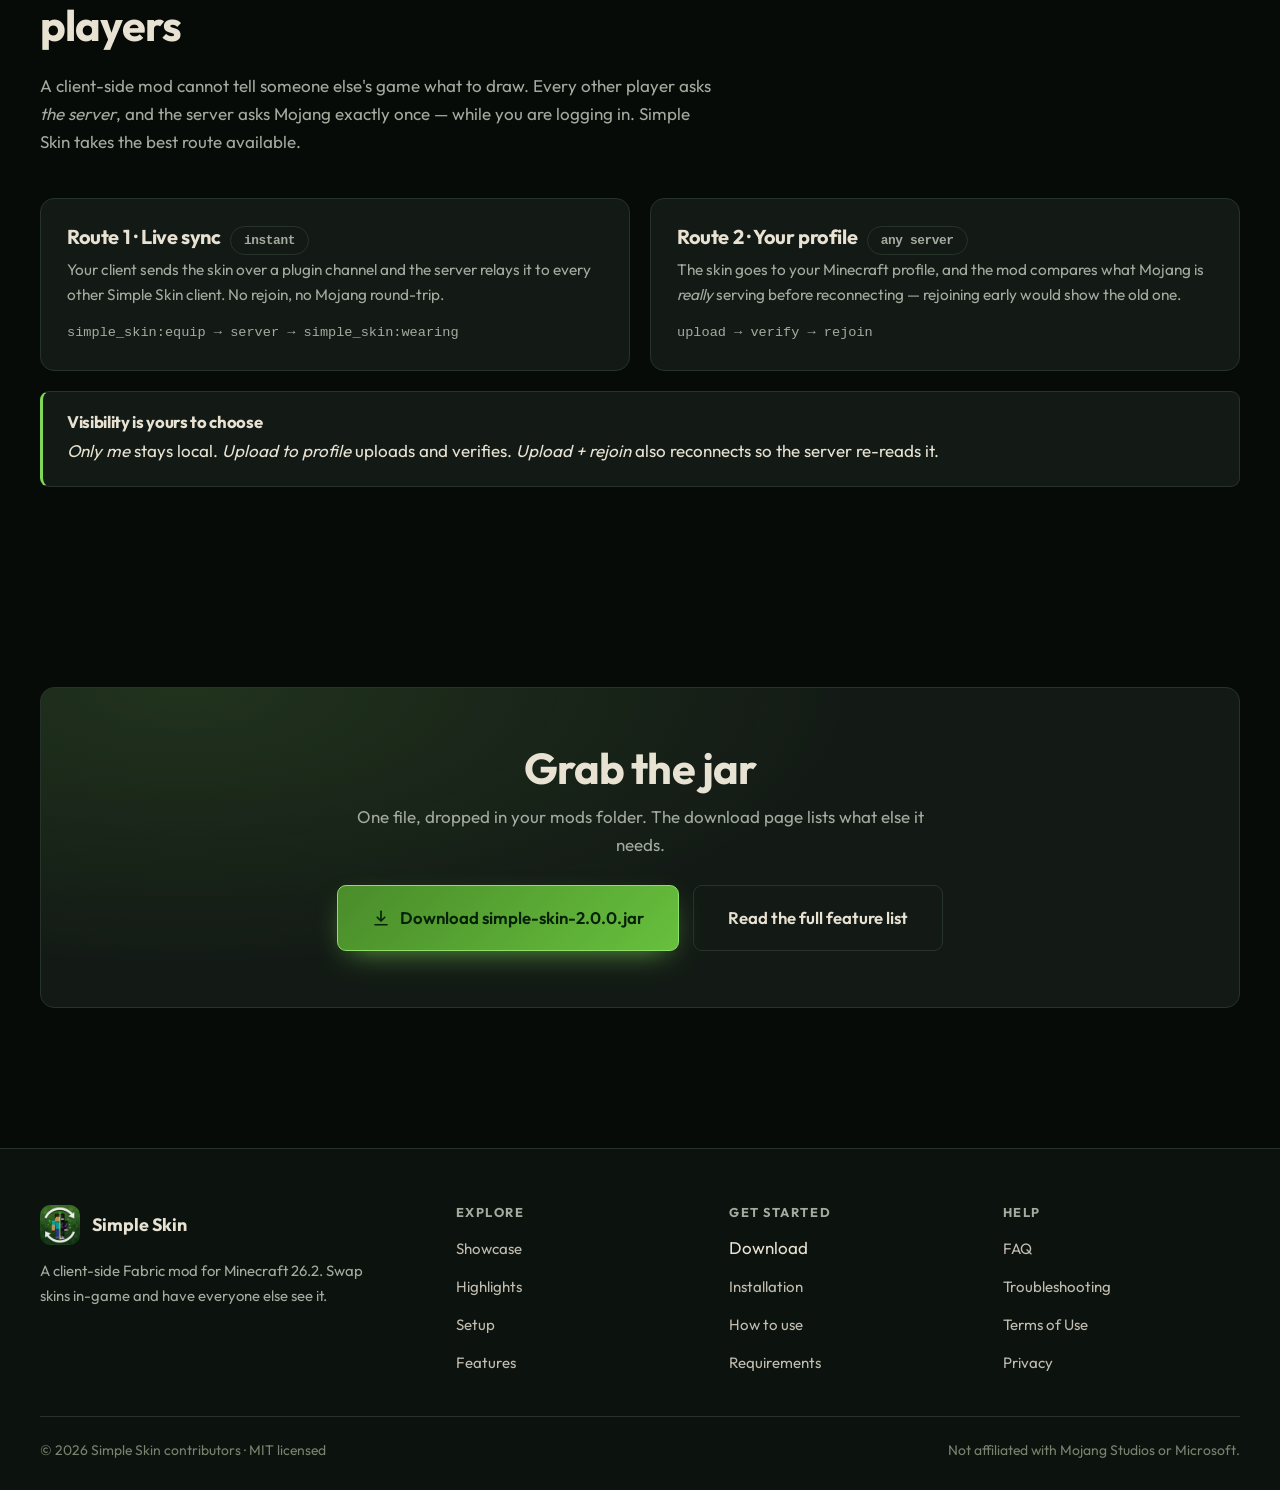
==== commit 2747638d: "Give every page a twitter:card tag The og: tags were already on every page, but twitter:card was mis" ====
--- a/site/index.html
+++ b/site/index.html
@@ -17,6 +17,7 @@
 <meta property="og:image:width" content="1200">
 <meta property="og:image:height" content="630">
 <meta property="og:type" content="website">
+<meta name="twitter:card" content="summary_large_image">
 <link rel="preconnect" href="https://fonts.googleapis.com">
 <link rel="preconnect" href="https://fonts.gstatic.com" crossorigin>
 <link href="https://fonts.googleapis.com/css2?family=Outfit:wght@400;500;600;700;800&display=swap" rel="stylesheet">
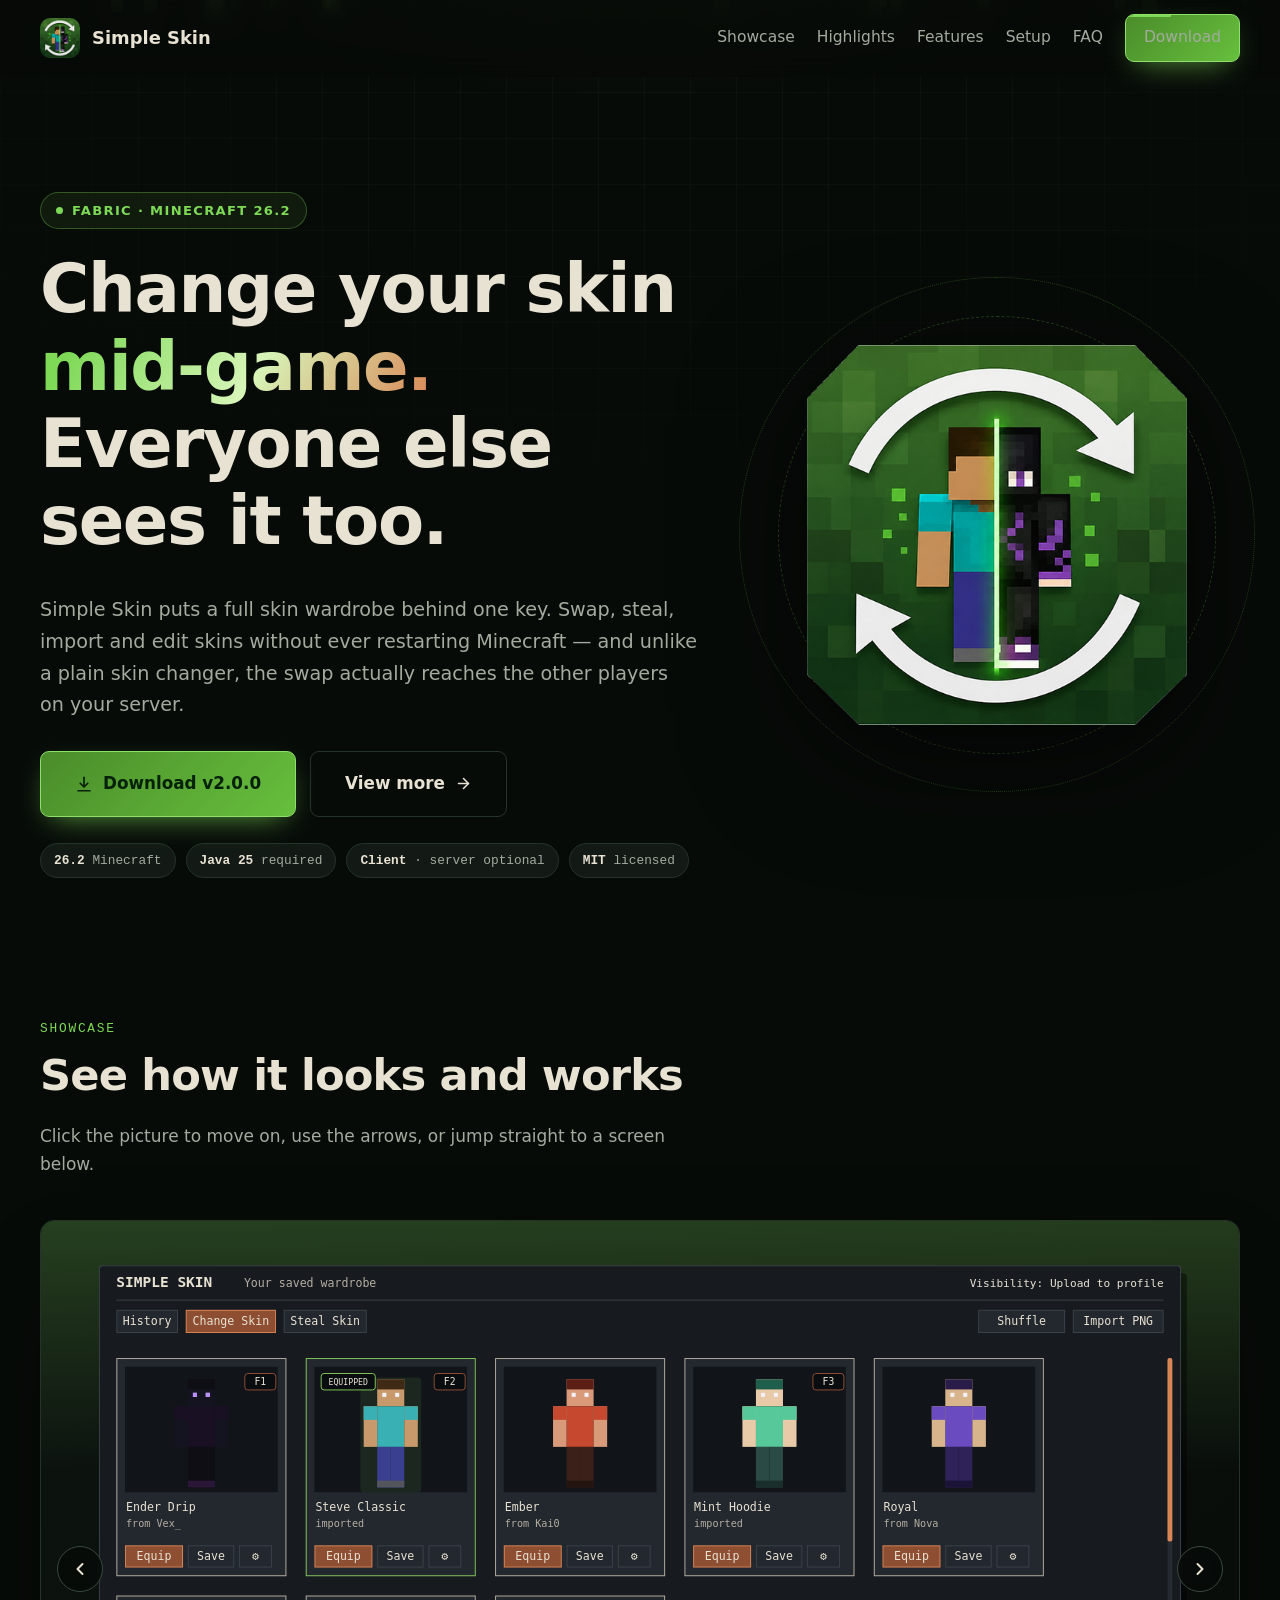
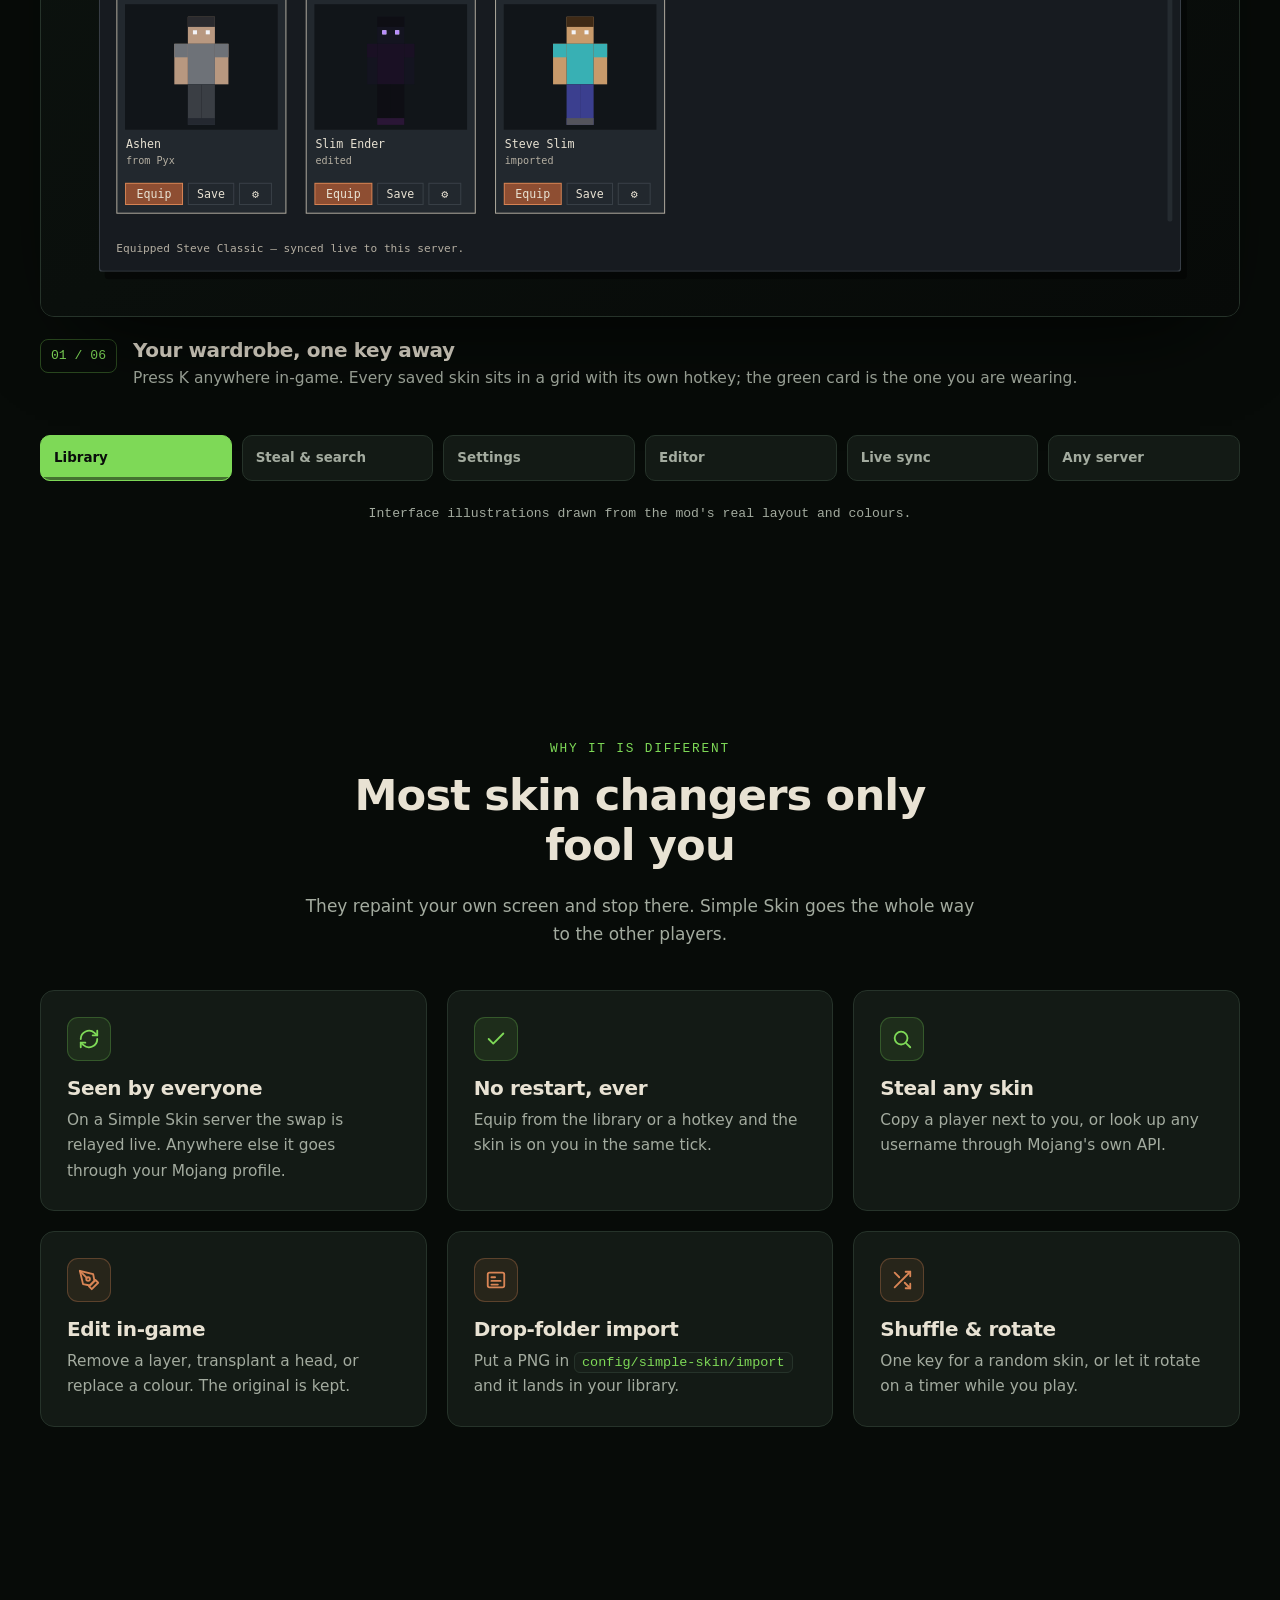
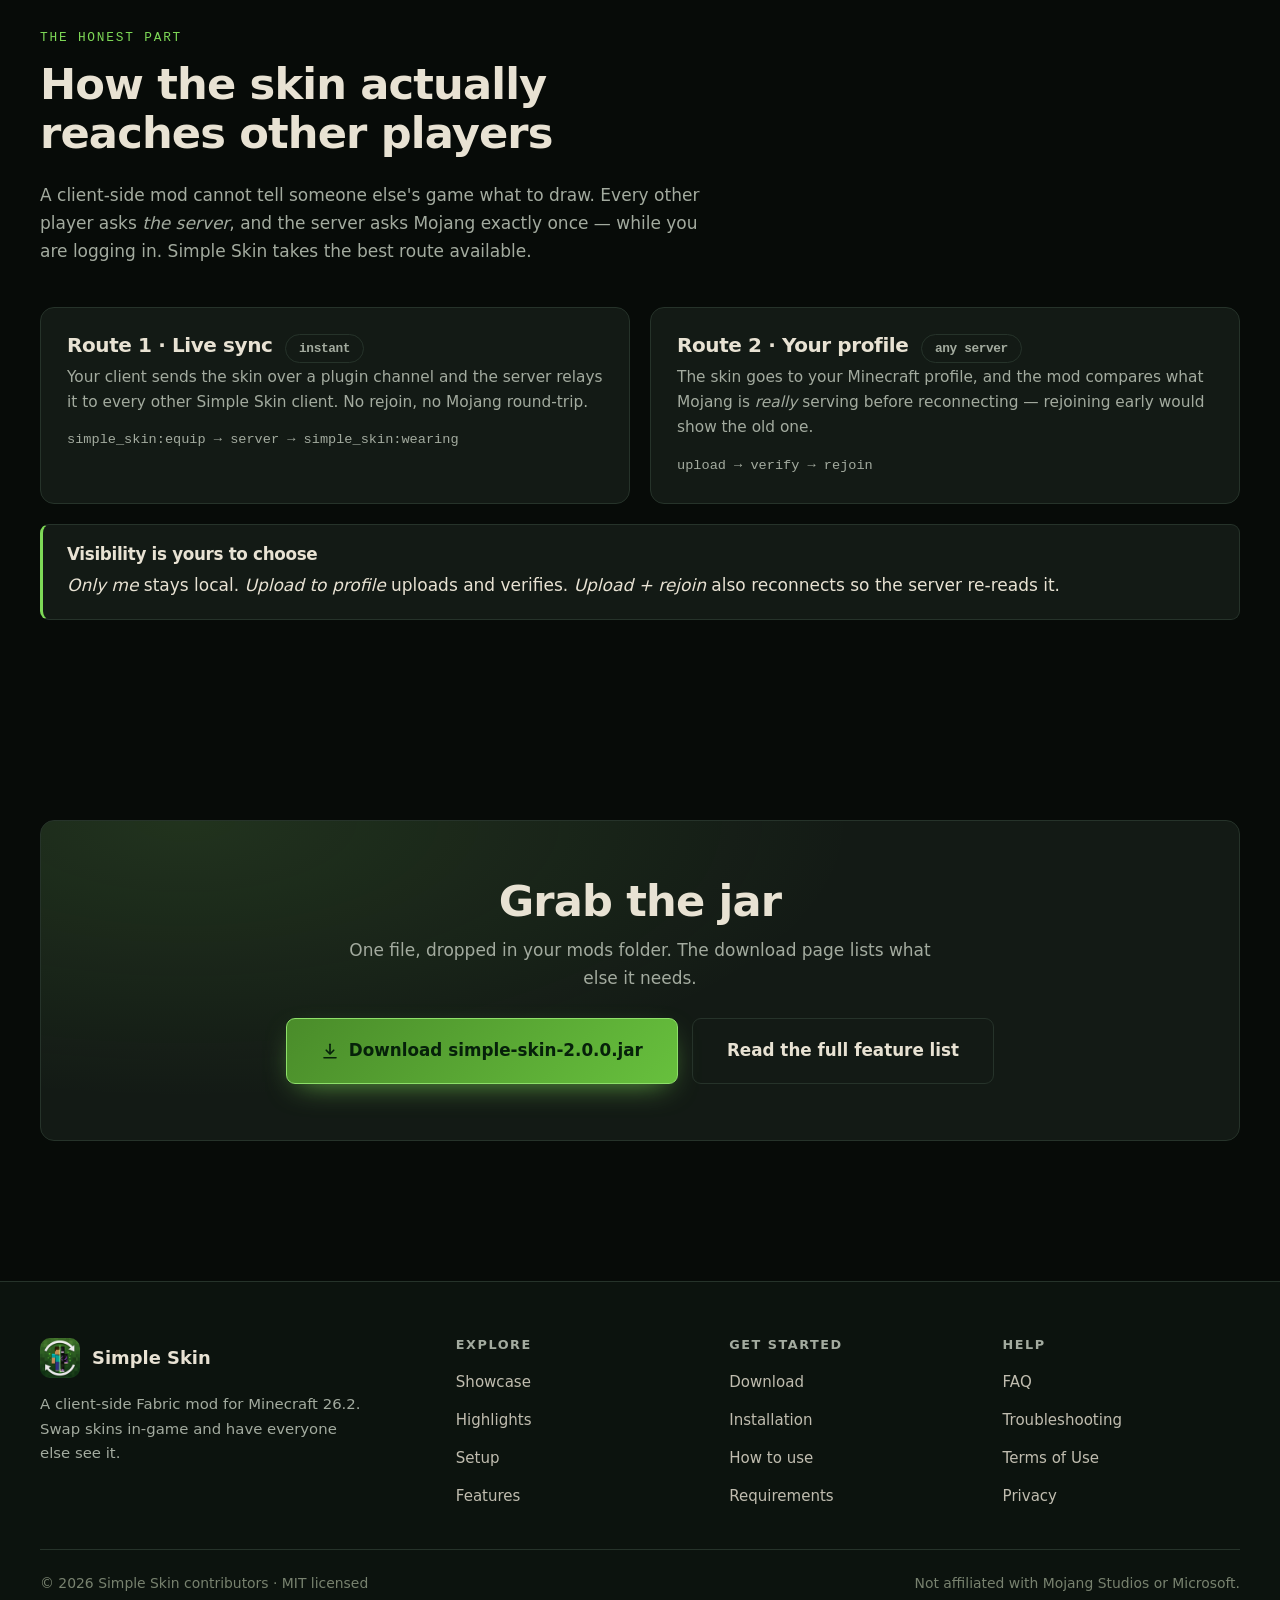
==== commit 44252b2e: "Self-host the Outfit font and rewrite the privacy section Every page loaded Outfit from Google Fonts" ====
--- a/site/index.html
+++ b/site/index.html
@@ -18,9 +18,6 @@
 <meta property="og:image:height" content="630">
 <meta property="og:type" content="website">
 <meta name="twitter:card" content="summary_large_image">
-<link rel="preconnect" href="https://fonts.googleapis.com">
-<link rel="preconnect" href="https://fonts.gstatic.com" crossorigin>
-<link href="https://fonts.googleapis.com/css2?family=Outfit:wght@400;500;600;700;800&display=swap" rel="stylesheet">
 <link rel="stylesheet" href="assets/css/style.css">
 </head>
 <body>
@@ -294,7 +291,7 @@
       <div class="foot-col">
         <h4>Get started</h4>
         <ul>
-          <li><ahref="download.html">Download</a></li>
+          <li><a href="download.html">Download</a></li>
           <li><a href="setup.html#install">Installation</a></li>
           <li><a href="setup.html#usage">How to use</a></li>
           <li><a href="setup.html#requirements">Requirements</a></li>
--- a/site/assets/css/style.css
+++ b/site/assets/css/style.css
@@ -1,6 +1,25 @@
 /* Simple Skin — site styles
    Palette is lifted from the mod's own SimpleSkinTheme so the site and the in-game
    screens read as one product. */
+
+/* Outfit, served from this site (no request to Google). Variable font from
+   @fontsource-variable/outfit 5.3.0, SIL OFL 1.1: assets/fonts/Outfit-OFL.txt */
+@font-face {
+  font-family: "Outfit";
+  font-style: normal;
+  font-display: swap;
+  font-weight: 100 900;
+  src: url("../fonts/outfit-latin-ext-wght-normal.woff2") format("woff2");
+  unicode-range: U+0100-02BA, U+02BD-02C5, U+02C7-02CC, U+02CE-02D7, U+02DD-02FF, U+0304, U+0308, U+0329, U+1D00-1DBF, U+1E00-1E9F, U+1EF2-1EFF, U+2020, U+20A0-20AB, U+20AD-20C0, U+2113, U+2C60-2C7F, U+A720-A7FF;
+}
+@font-face {
+  font-family: "Outfit";
+  font-style: normal;
+  font-display: swap;
+  font-weight: 100 900;
+  src: url("../fonts/outfit-latin-wght-normal.woff2") format("woff2");
+  unicode-range: U+0000-00FF, U+0131, U+0152-0153, U+02BB-02BC, U+02C6, U+02DA, U+02DC, U+0304, U+0308, U+0329, U+2000-206F, U+20AC, U+2122, U+2191, U+2193, U+2212, U+2215, U+FEFF, U+FFFD;
+}
 
 :root {
   color-scheme: dark;
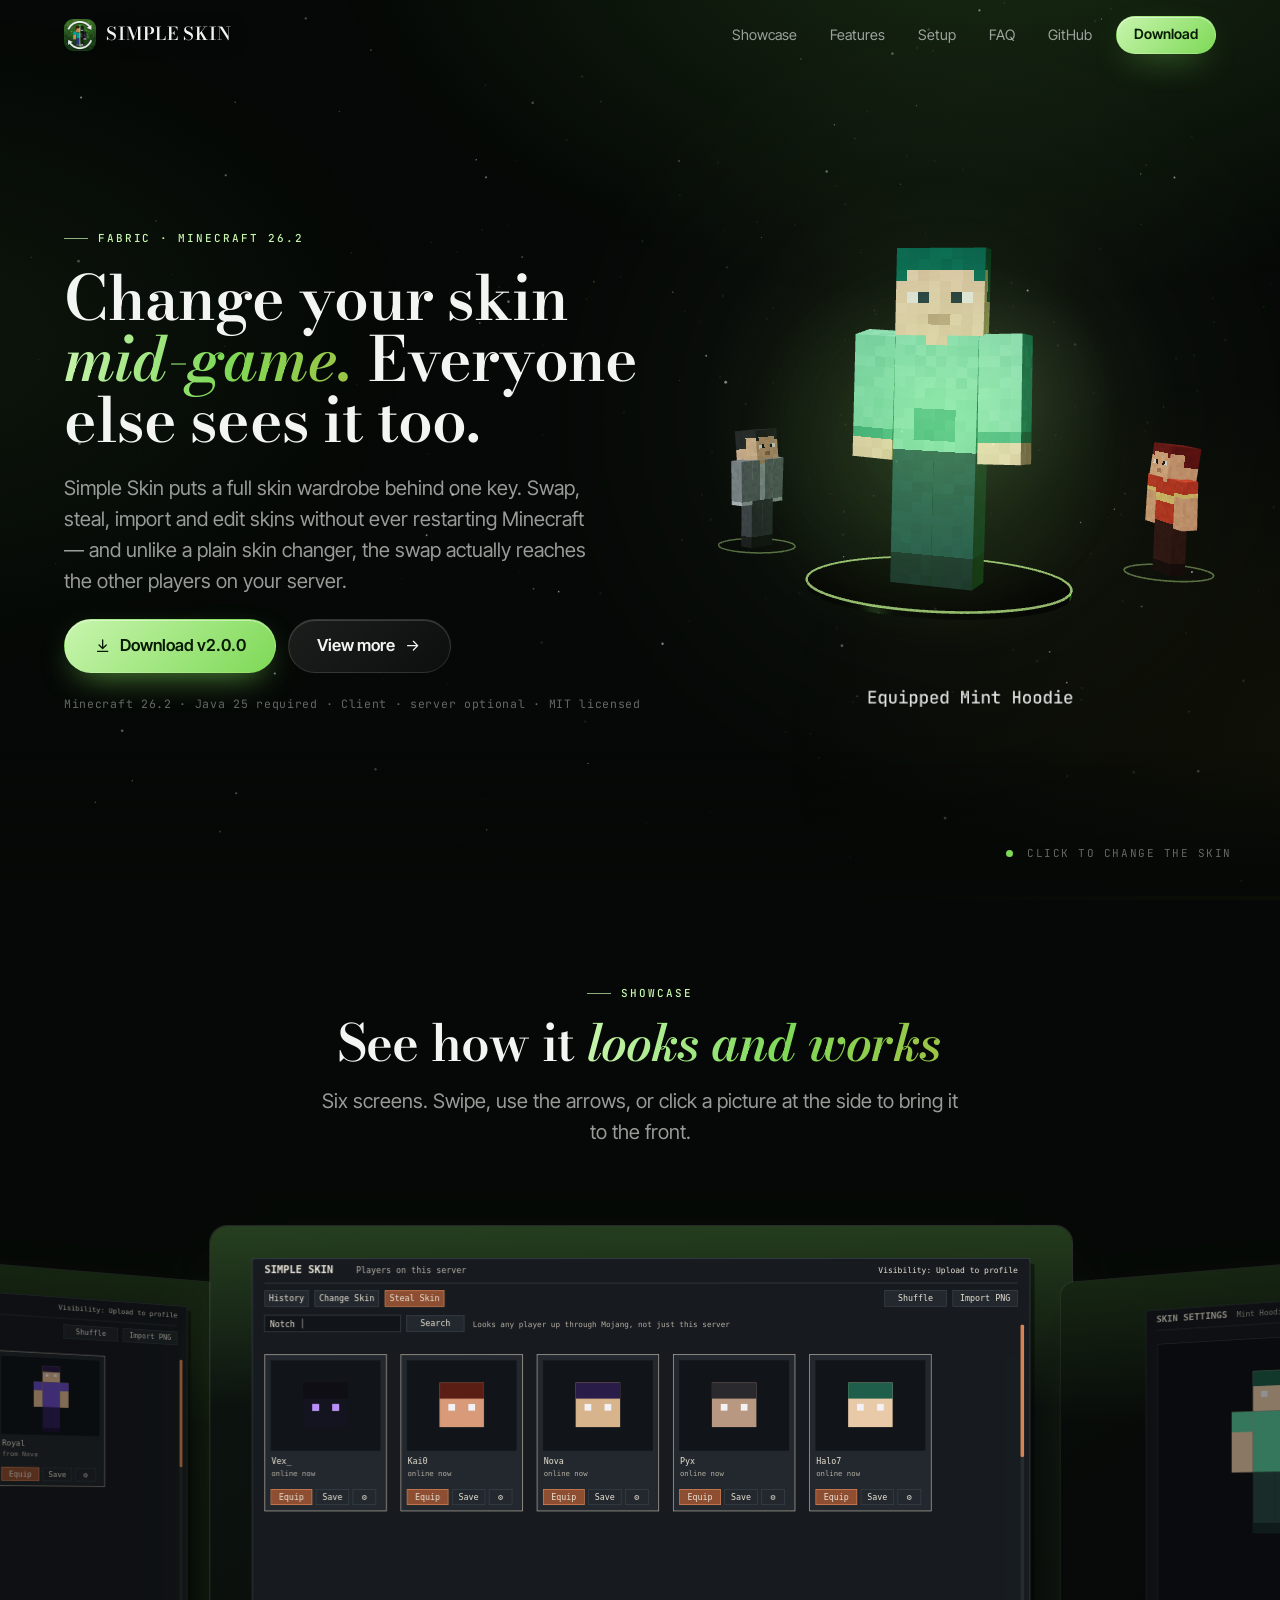
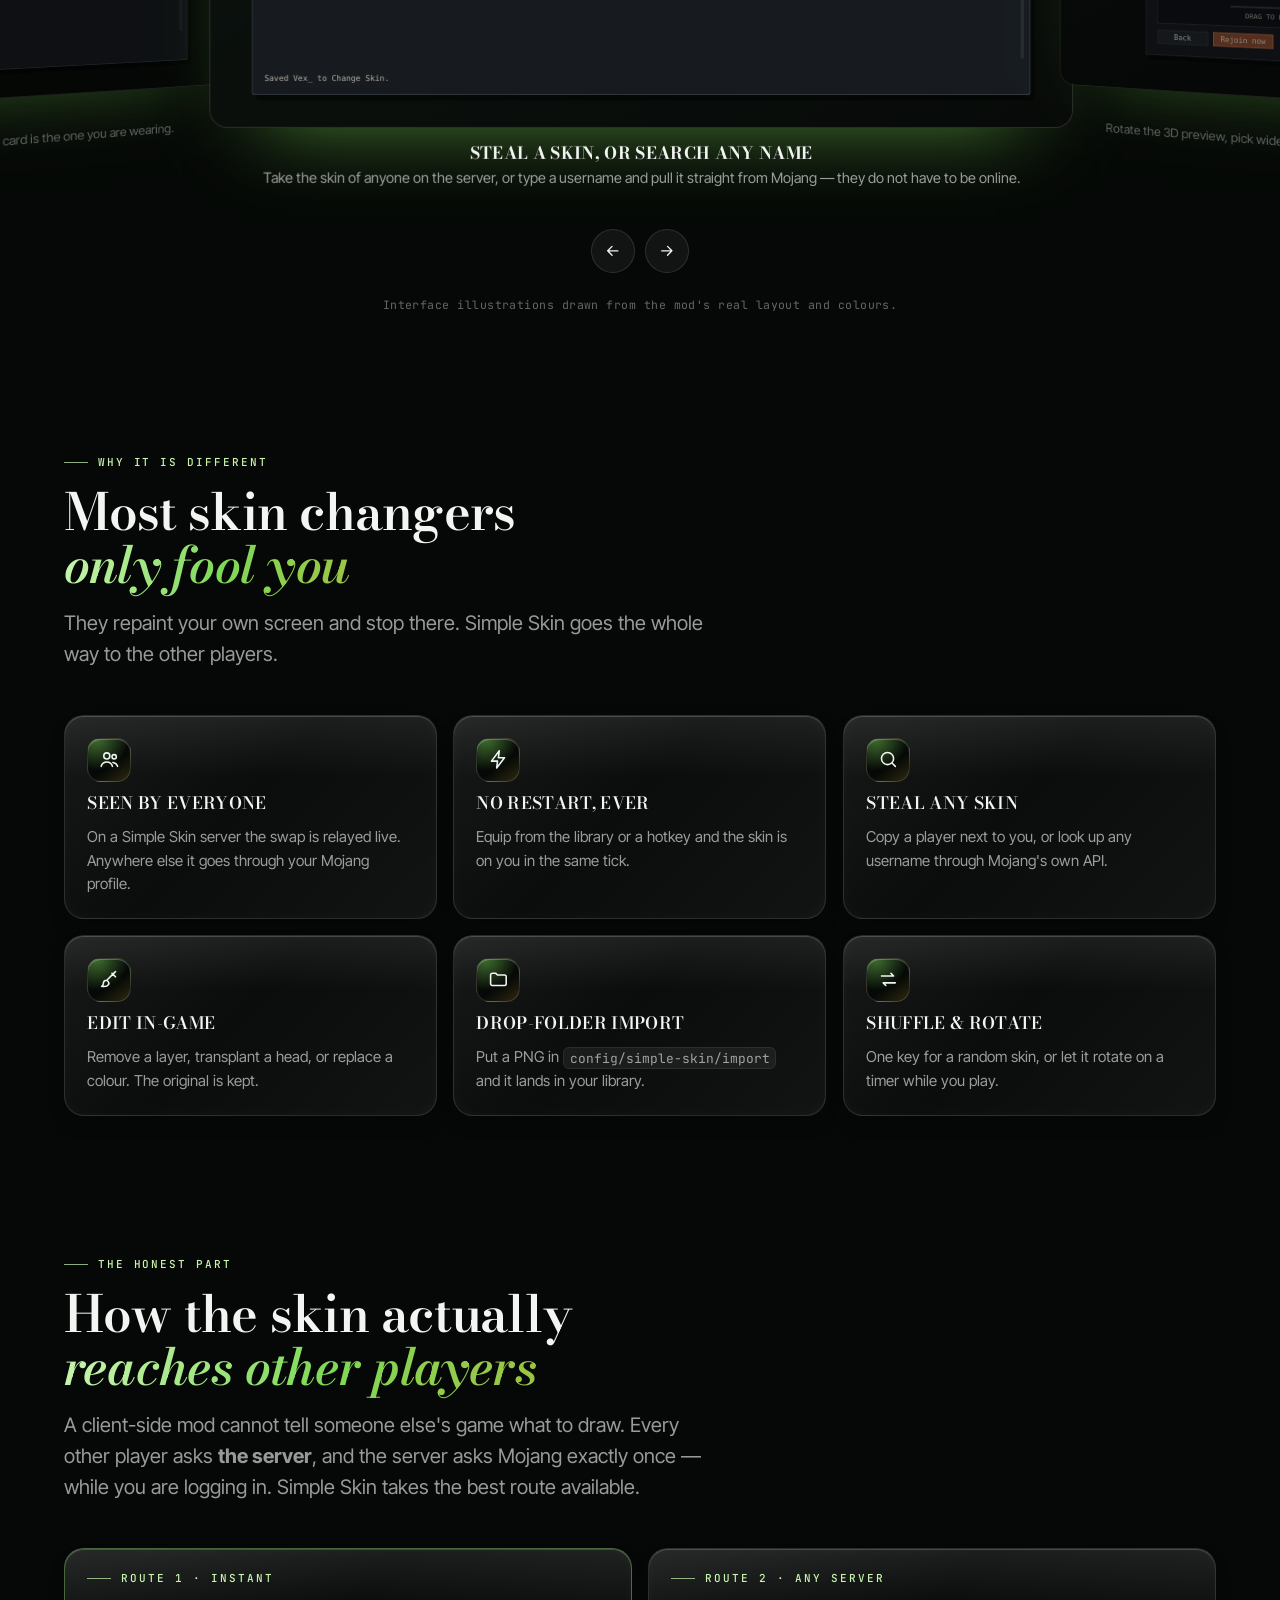
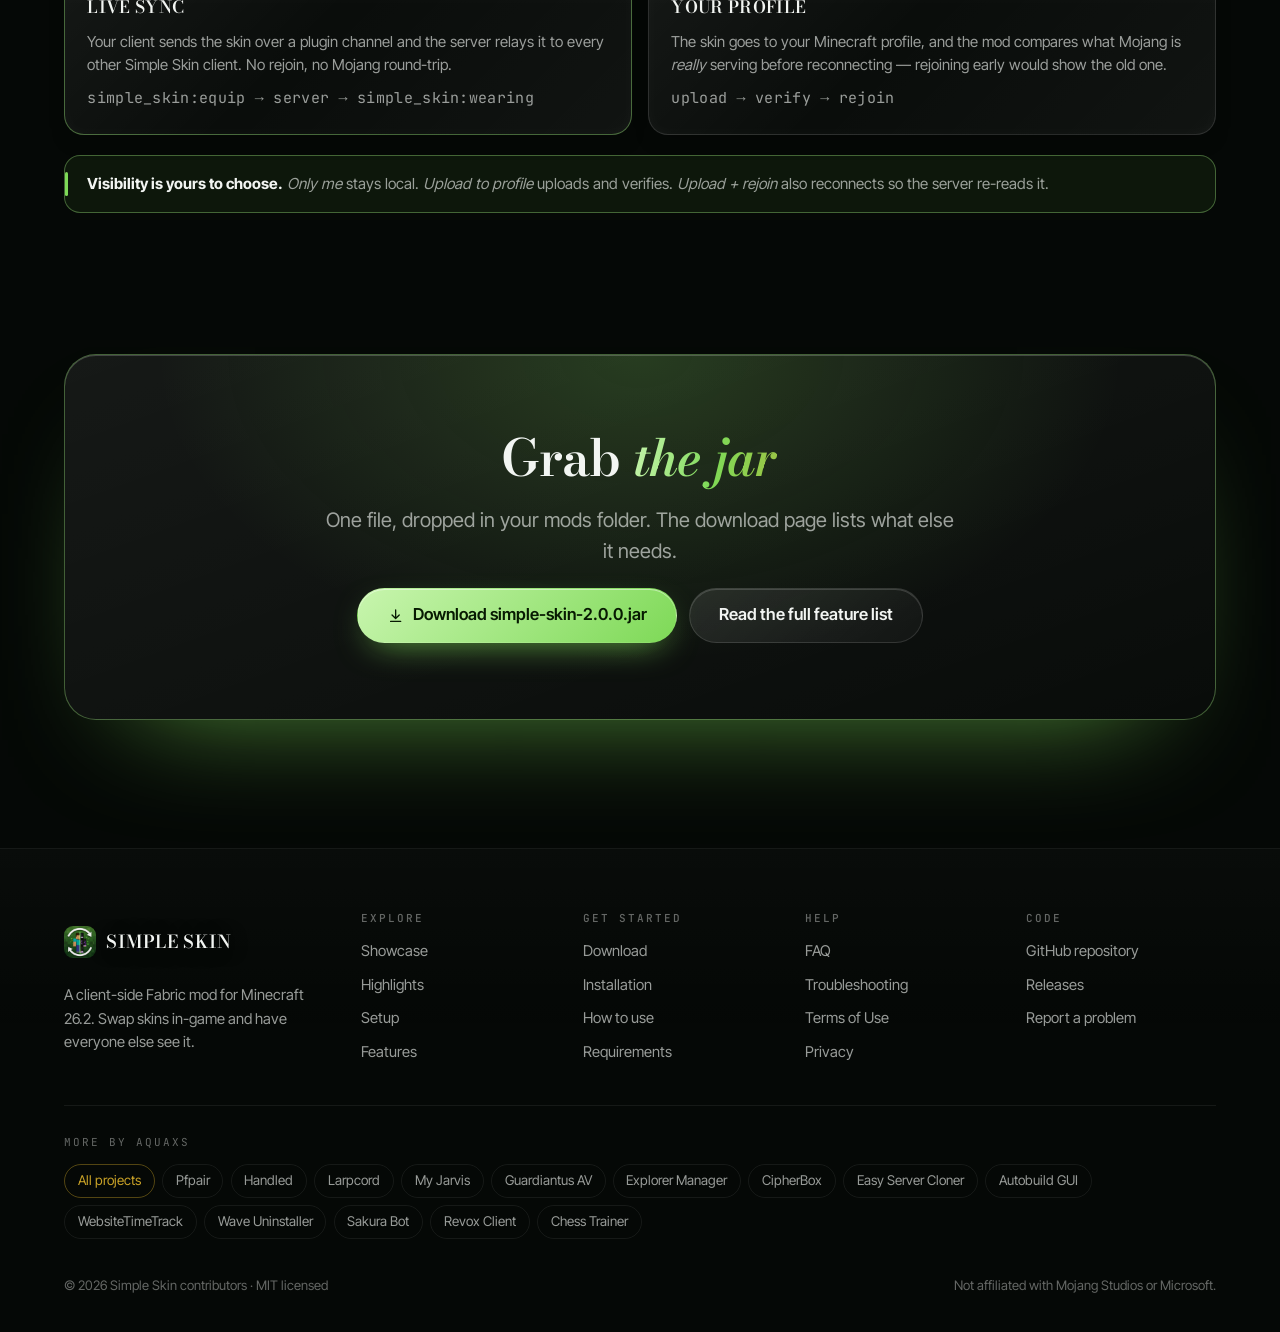
==== commit 677327b9: "Rebuild the website in the shared AquAxs look with a 3D player model The site now uses the kit all A" ====
--- a/site/index.html
+++ b/site/index.html
@@ -1,320 +1,265 @@
 <!DOCTYPE html>
 <html lang="en">
 <head>
-<meta charset="utf-8">
-<meta name="viewport" content="width=device-width, initial-scale=1">
-<meta name="color-scheme" content="dark">
-<title>Simple Skin — change your Minecraft skin without restarting</title>
-<meta name="description" content="A Fabric mod for Minecraft 26.2. Swap, steal, import and edit skins in-game — and make the change visible to every other player, instantly.">
-<meta name="theme-color" content="#070b08">
-<link rel="icon" href="assets/img/favicon.png" type="image/png">
-<link rel="apple-touch-icon" href="assets/img/logo-180.png">
-<meta property="og:title" content="Simple Skin — change your Minecraft skin without restarting">
-<meta property="og:description" content="Swap, steal, import and edit skins in-game — and make the change visible to every other player.">
-<meta property="og:image" content="https://simple-skin.vercel.app/assets/img/og-image.png">
-<meta property="og:url" content="https://simple-skin.vercel.app/">
-<link rel="canonical" href="https://simple-skin.vercel.app/">
-<meta property="og:image:width" content="1200">
-<meta property="og:image:height" content="630">
-<meta property="og:type" content="website">
-<meta name="twitter:card" content="summary_large_image">
-<link rel="stylesheet" href="assets/css/style.css">
+  <meta charset="utf-8">
+  <meta name="viewport" content="width=device-width, initial-scale=1">
+  <title>Simple Skin — change your Minecraft skin without restarting</title>
+  <meta name="description" content="A Fabric mod for Minecraft 26.2. Swap, steal, import and edit skins in-game — and make the change visible to every other player, instantly.">
+  <link rel="canonical" href="https://simple-skin.vercel.app/">
+  <meta name="theme-color" content="#050806">
+  <meta name="color-scheme" content="dark">
+  <meta property="og:type" content="website">
+  <meta property="og:site_name" content="Simple Skin">
+  <meta property="og:title" content="Simple Skin — change your Minecraft skin without restarting">
+  <meta property="og:description" content="A Fabric mod for Minecraft 26.2. Swap, steal, import and edit skins in-game — and make the change visible to every other player, instantly.">
+  <meta property="og:url" content="https://simple-skin.vercel.app/">
+  <meta property="og:image" content="https://simple-skin.vercel.app/assets/img/og-image.png">
+  <meta property="og:image:width" content="1200">
+  <meta property="og:image:height" content="630">
+  <meta name="twitter:card" content="summary_large_image">
+  <link rel="icon" href="assets/img/favicon.png" type="image/png">
+  <link rel="apple-touch-icon" href="assets/img/logo-180.png">
+  <link rel="preload" href="assets/aqx/fonts/bodoni-moda-latin-600-normal.woff2" as="font" type="font/woff2" crossorigin>
+  <link rel="preload" href="assets/aqx/fonts/inter-tight-latin-wght-normal.woff2" as="font" type="font/woff2" crossorigin>
+  <link rel="stylesheet" href="assets/aqx/aqx.css">
+  <link rel="stylesheet" href="assets/site.css">
+  <script src="assets/aqx/boot.js"></script>
+  <script type="module" src="assets/aqx/aqx.js"></script>
+  <script type="application/ld+json">{"@context": "https://schema.org", "@type": "SoftwareApplication", "name": "Simple Skin", "description": "A Fabric mod for Minecraft 26.2. Swap, steal, import and edit skins in-game — and make the change visible to every other player, instantly.", "url": "https://simple-skin.vercel.app/", "applicationCategory": "GameApplication", "operatingSystem": "Windows, macOS, Linux", "offers": {"@type": "Offer", "price": "0", "priceCurrency": "USD"}, "author": {"@type": "Person", "name": "AquAxs", "url": "https://aqua.is-a.dev/"}, "image": "https://simple-skin.vercel.app/assets/img/og-image.png", "softwareVersion": "2.0.0", "license": "https://opensource.org/licenses/MIT", "sameAs": ["https://github.com/aquaxs1/Simple-Skin"]}</script>
 </head>
 <body>
-<div class="bg-fx" aria-hidden="true"></div>
-
-<header class="site-head">
-  <div class="wrap nav">
-    <a class="brand" href="index.html">
-      <img src="assets/img/logo-96.png" alt="" width="40" height="40">
-      Simple&nbsp;Skin
-    </a>
-    <button class="nav-toggle" aria-expanded="false" aria-controls="nav-links">☰ Menu</button>
-    <nav class="nav-links" id="nav-links">
-      <a href="#showcase">Showcase</a>
-      <a href="#highlights">Highlights</a>
-      <a href="features.html">Features</a>
-      <a href="setup.html">Setup</a>
-      <a href="faq.html">FAQ</a>
-      <a class="btn btn-primary btn-sm" href="download.html">Download</a>
-    </nav>
-  </div>
-</header>
-
-<main>
-
-  <!-- ============ HERO ============ -->
-  <section class="hero">
-    <div class="wrap hero-grid">
-      <div>
-        <span class="eyebrow"><span class="dot"></span> Fabric · Minecraft 26.2</span>
-        <h1>Change your skin <span class="grad">mid-game.</span><br>Everyone else sees it too.</h1>
-        <p class="hero-sub">
-          Simple Skin puts a full skin wardrobe behind one key. Swap, steal, import and edit skins
-          without ever restarting Minecraft — and unlike a plain skin changer, the swap actually
-          reaches the other players on your server.
-        </p>
-        <div class="hero-cta">
-          <a class="btn btn-primary btn-lg" href="download.html">
-            <svg width="18" height="18" viewBox="0 0 24 24" fill="none" stroke="currentColor" stroke-width="2.2" stroke-linecap="round" stroke-linejoin="round" aria-hidden="true"><path d="M12 3v12"/><path d="m7 11 5 5 5-5"/><path d="M4 21h16"/></svg>
-            Download v2.0.0
-          </a>
-          <a class="btn btn-lg btn-ghost" href="features.html">
-            View more
-            <svg width="17" height="17" viewBox="0 0 24 24" fill="none" stroke="currentColor" stroke-width="2.2" stroke-linecap="round" stroke-linejoin="round" aria-hidden="true"><path d="M5 12h14"/><path d="m12 5 7 7-7 7"/></svg>
-          </a>
-        </div>
-        <div class="hero-meta">
-          <span class="chip"><b>26.2</b> Minecraft</span>
-          <span class="chip"><b>Java 25</b> required</span>
-          <span class="chip"><b>Client</b> · server optional</span>
-          <span class="chip"><b>MIT</b> licensed</span>
-        </div>
-      </div>
-      <div class="hero-logo">
-        <span class="ring" aria-hidden="true"></span>
-        <span class="ring r2" aria-hidden="true"></span>
-        <img src="assets/img/logo-512.png" alt="Simple Skin logo: a Minecraft character split between two skins, wrapped in a refresh arrow" width="380" height="380">
-      </div>
+  <a class="skip" href="#main">Skip to content</a>
+  <canvas class="aqx-sky" aria-hidden="true"></canvas>
+  <div class="aqx-aura" aria-hidden="true"></div>
+  <div class="aqx-progress" aria-hidden="true"></div>
+
+  <header class="nav" data-stuck="false" data-open="false">
+    <div class="nav-inner">
+      <a class="brand" href="./" aria-label="Simple Skin home"><img src="assets/img/logo-96.png" alt="" width="32" height="32"><span>Simple Skin</span></a>
+      <button class="nav-toggle" type="button" aria-label="Menu" aria-expanded="false" aria-controls="nav-links"><span></span></button>
+      <ul class="nav-links" id="nav-links">
+        <li><a href="./#showcase">Showcase</a></li>
+        <li><a href="features">Features</a></li>
+        <li><a href="setup">Setup</a></li>
+        <li><a href="faq">FAQ</a></li>
+        <li><a href="https://github.com/aquaxs1/Simple-Skin" rel="noopener">GitHub</a></li>
+        <li><a class="btn btn-primary btn-sm" href="download">Download</a></li>
+      </ul>
     </div>
-  </section>
-
-  <!-- ============ SHOWCASE / SLIDESHOW ============ -->
-  <section class="section" id="showcase">
-    <div class="wrap">
-      <div class="section-head reveal">
-        <div class="kicker">Showcase</div>
-        <h2>See how it looks and works</h2>
-        <p>Click the picture to move on, use the arrows, or jump straight to a screen below.</p>
-      </div>
-
-      <div class="shots reveal" data-slideshow aria-roledescription="carousel" aria-label="Simple Skin screens">
-        <div class="stage">
-          <button class="stage-nav prev" type="button" aria-label="Previous screen">
-            <svg width="20" height="20" viewBox="0 0 24 24" fill="none" stroke="currentColor" stroke-width="2.4" stroke-linecap="round" stroke-linejoin="round" aria-hidden="true"><path d="m15 18-6-6 6-6"/></svg>
-          </button>
-          <button class="stage-nav next" type="button" aria-label="Next screen">
-            <svg width="20" height="20" viewBox="0 0 24 24" fill="none" stroke="currentColor" stroke-width="2.4" stroke-linecap="round" stroke-linejoin="round" aria-hidden="true"><path d="m9 18 6-6-6-6"/></svg>
-          </button>
-
-          <div class="slide on" data-title="Your wardrobe, one key away"
-               data-text="Press K anywhere in-game. Every saved skin sits in a grid with its own hotkey; the green card is the one you are wearing.">
-            <img src="assets/img/slide-library.svg" alt="The Simple Skin library showing saved skins as cards with Equip, Save and settings buttons" loading="eager" width="1240" height="720">
+  </header>
+
+  <main id="main">
+    <section class="hero">
+      <div class="stage" data-scene="assets/scene.js" data-mode="hero" aria-hidden="true"><canvas></canvas></div>
+      <div class="hero-inner">
+        <div class="hero-copy">
+          <span class="eyebrow">Fabric · Minecraft 26.2</span>
+          <h1>Change your skin <em>mid-game.</em> Everyone else sees it too.</h1>
+          <p class="lead">Simple Skin puts a full skin wardrobe behind one key. Swap, steal, import and edit skins without ever restarting Minecraft — and unlike a plain skin changer, the swap actually reaches the other players on your server.</p>
+          <div class="btn-row">
+            <a class="btn btn-primary btn-lg" href="download"><svg viewBox="0 0 24 24" fill="none" stroke="currentColor" stroke-width="1.8" stroke-linecap="round" stroke-linejoin="round" aria-hidden="true"><path d="M12 4v11M7 11l5 5 5-5M5 20h14"/></svg>Download v2.0.0</a>
+            <a class="btn btn-lg" href="features">View more<svg viewBox="0 0 24 24" fill="none" stroke="currentColor" stroke-width="1.8" stroke-linecap="round" stroke-linejoin="round" aria-hidden="true"><path d="M5 12h14M13 6l6 6-6 6"/></svg></a>
           </div>
-          <div class="slide" data-title="Steal a skin, or search any name"
-               data-text="Take the skin of anyone on the server, or type a username and pull it straight from Mojang — they do not have to be online.">
-            <img src="assets/img/slide-steal.svg" alt="The Steal Skin tab listing server players, with a search field for looking up any username" loading="lazy" width="1240" height="720">
+          <p class="hero-note">Minecraft 26.2 · Java 25 required · Client · server optional · MIT licensed</p>
+        </div>
+      </div>
+      <span class="hero-hint">Click to change the skin</span>
+    </section>
+
+    <section class="sec" id="showcase">
+      <div class="wrap">
+        <div class="sec-head center reveal">
+          <span class="eyebrow">Showcase</span>
+          <h2>See how it <em>looks and works</em></h2>
+          <p class="lead">Six screens. Swipe, use the arrows, or click a picture at the side to bring it to the front.</p>
+        </div>
+      </div>
+      <div class="coverflow wide reveal">
+        <figure class="shot">
+          <img src="assets/img/slide-library.svg" alt="The Simple Skin library showing saved skins as cards with Equip, Save and settings buttons" width="1240" height="720" decoding="async">
+          <figcaption><b>Your wardrobe, one key away</b>Press K anywhere in-game. Every saved skin sits in a grid with its own hotkey; the green card is the one you are wearing.</figcaption>
+        </figure>
+        <figure class="shot">
+          <img src="assets/img/slide-steal.svg" alt="The Steal Skin tab listing server players, with a search field for looking up any username" width="1240" height="720" loading="lazy" decoding="async">
+          <figcaption><b>Steal a skin, or search any name</b>Take the skin of anyone on the server, or type a username and pull it straight from Mojang — they do not have to be online.</figcaption>
+        </figure>
+        <figure class="shot">
+          <img src="assets/img/slide-settings.svg" alt="The skin settings screen with a rotatable preview and controls for name, model, hotkey, cape and visibility" width="1240" height="720" loading="lazy" decoding="async">
+          <figcaption><b>Tune every skin</b>Rotate the 3D preview, pick wide or slim arms, bind a hotkey, choose a cape, and decide how far the change should travel.</figcaption>
+        </figure>
+        <figure class="shot">
+          <img src="assets/img/slide-editor.svg" alt="The built-in skin editor with layer removal buttons, head transplant and colour replacement" width="1240" height="720" loading="lazy" decoding="async">
+          <figcaption><b>Edit without leaving the game</b>Strip second-layer overlays, graft another skin's head onto this one, or swap a colour. Edits always save as a new skin.</figcaption>
+        </figure>
+        <figure class="shot">
+          <img src="assets/img/slide-sync.svg" alt="Diagram: your client sends the skin to a Simple Skin server, which relays it to the other players instantly" width="1240" height="720" loading="lazy" decoding="async">
+          <figcaption><b>Live sync — instant for everyone</b>Put Simple Skin on the server too and your swap is relayed to every other player right away. No rejoin, no waiting on Mojang.</figcaption>
+        </figure>
+        <figure class="shot">
+          <img src="assets/img/slide-route.svg" alt="Diagram of the three-step fallback: upload to the profile, verify the served texture, then rejoin the server" width="1240" height="720" loading="lazy" decoding="async">
+          <figcaption><b>Vanilla server? Still works</b>Upload, verify, rejoin. Simple Skin checks what Mojang really serves before reconnecting, so the server never picks up your old skin.</figcaption>
+        </figure>
+      </div>
+      <div class="coverflow-nav">
+        <button type="button" data-dir="-1" aria-label="Previous screen"><svg viewBox="0 0 24 24" fill="none" stroke="currentColor" stroke-width="1.8" stroke-linecap="round" stroke-linejoin="round" aria-hidden="true"><path d="M19 12H5M11 6l-6 6 6 6"/></svg></button>
+        <button type="button" data-dir="1" aria-label="Next screen"><svg viewBox="0 0 24 24" fill="none" stroke="currentColor" stroke-width="1.8" stroke-linecap="round" stroke-linejoin="round" aria-hidden="true"><path d="M5 12h14M13 6l6 6-6 6"/></svg></button>
+      </div>
+      <div class="wrap">
+        <p class="fineprint">Interface illustrations drawn from the mod's real layout and colours.</p>
+      </div>
+    </section>
+
+    <section class="sec" id="highlights">
+      <div class="wrap">
+        <div class="sec-head reveal">
+          <span class="eyebrow">Why it is different</span>
+          <h2>Most skin changers <em>only fool you</em></h2>
+          <p class="lead">They repaint your own screen and stop there. Simple Skin goes the whole way to the other players.</p>
+        </div>
+        <div class="cards" data-cols="3">
+          <article class="card reveal">
+            <span class="icon"><svg viewBox="0 0 24 24" fill="none" stroke="currentColor" stroke-width="1.8" stroke-linecap="round" stroke-linejoin="round" aria-hidden="true"><circle cx="9" cy="8" r="3.5"/><path d="M2.5 20c1-3.5 3.5-5 6.5-5s5.5 1.5 6.5 5"/><circle cx="17.5" cy="9" r="2.5"/><path d="M16 15.5c2.5.3 4.5 1.6 5.5 4.5"/></svg></span>
+            <h3>Seen by everyone</h3>
+            <p>On a Simple Skin server the swap is relayed live. Anywhere else it goes through your Mojang profile.</p>
+          </article>
+          <article class="card reveal">
+            <span class="icon"><svg viewBox="0 0 24 24" fill="none" stroke="currentColor" stroke-width="1.8" stroke-linecap="round" stroke-linejoin="round" aria-hidden="true"><path d="M13 2 4 14h7l-1 8 9-12h-7z"/></svg></span>
+            <h3>No restart, ever</h3>
+            <p>Equip from the library or a hotkey and the skin is on you in the same tick.</p>
+          </article>
+          <article class="card reveal">
+            <span class="icon"><svg viewBox="0 0 24 24" fill="none" stroke="currentColor" stroke-width="1.8" stroke-linecap="round" stroke-linejoin="round" aria-hidden="true"><circle cx="11" cy="11" r="7"/><path d="m20 20-3.500-3.500"/></svg></span>
+            <h3>Steal any skin</h3>
+            <p>Copy a player next to you, or look up any username through Mojang's own API.</p>
+          </article>
+          <article class="card reveal">
+            <span class="icon"><svg viewBox="0 0 24 24" fill="none" stroke="currentColor" stroke-width="1.8" stroke-linecap="round" stroke-linejoin="round" aria-hidden="true"><path d="M19 3 9 13M15 5l4 4M9 13c-3 0-4 2-4 4s-2 3-2 3 6 1 8-2c.800-1.200.500-3-2-5z"/></svg></span>
+            <h3>Edit in-game</h3>
+            <p>Remove a layer, transplant a head, or replace a colour. The original is kept.</p>
+          </article>
+          <article class="card reveal">
+            <span class="icon"><svg viewBox="0 0 24 24" fill="none" stroke="currentColor" stroke-width="1.8" stroke-linecap="round" stroke-linejoin="round" aria-hidden="true"><path d="M3 7a2 2 0 0 1 2-2h4l2 2h8a2 2 0 0 1 2 2v8a2 2 0 0 1-2 2H5a2 2 0 0 1-2-2z"/></svg></span>
+            <h3>Drop-folder import</h3>
+            <p>Put a PNG in <code>config/simple-skin/import</code> and it lands in your library.</p>
+          </article>
+          <article class="card reveal">
+            <span class="icon"><svg viewBox="0 0 24 24" fill="none" stroke="currentColor" stroke-width="1.8" stroke-linecap="round" stroke-linejoin="round" aria-hidden="true"><path d="M4 8h14l-3-3M20 16H6l3 3"/></svg></span>
+            <h3>Shuffle &amp; rotate</h3>
+            <p>One key for a random skin, or let it rotate on a timer while you play.</p>
+          </article>
+        </div>
+      </div>
+    </section>
+
+    <section class="sec" id="how">
+      <div class="wrap">
+        <div class="sec-head reveal">
+          <span class="eyebrow">The honest part</span>
+          <h2>How the skin actually <em>reaches other players</em></h2>
+          <p class="lead">A client-side mod cannot tell someone else's game what to draw. Every other player asks <strong>the server</strong>, and the server asks Mojang exactly once — while you are logging in. Simple Skin takes the best route available.</p>
+        </div>
+        <div class="cards" data-cols="2">
+          <article class="card plus reveal">
+            <span class="eyebrow">Route 1 · instant</span>
+            <h3>Live sync</h3>
+            <p>Your client sends the skin over a plugin channel and the server relays it to every other Simple Skin client. No rejoin, no Mojang round-trip.</p>
+            <p class="route">simple_skin:equip → server → simple_skin:wearing</p>
+          </article>
+          <article class="card reveal">
+            <span class="eyebrow">Route 2 · any server</span>
+            <h3>Your profile</h3>
+            <p>The skin goes to your Minecraft profile, and the mod compares what Mojang is <em>really</em> serving before reconnecting — rejoining early would show the old one.</p>
+            <p class="route">upload → verify → rejoin</p>
+          </article>
+        </div>
+        <div class="note reveal">
+          <p><strong>Visibility is yours to choose.</strong> <em>Only me</em> stays local. <em>Upload to profile</em> uploads and verifies. <em>Upload + rejoin</em> also reconnects so the server re-reads it.</p>
+        </div>
+      </div>
+    </section>
+
+    <section class="sec">
+      <div class="wrap">
+        <div class="cta reveal">
+          <h2>Grab <em>the jar</em></h2>
+          <p class="lead">One file, dropped in your mods folder. The download page lists what else it needs.</p>
+          <div class="btn-row">
+            <a class="btn btn-primary btn-lg" href="download"><svg viewBox="0 0 24 24" fill="none" stroke="currentColor" stroke-width="1.8" stroke-linecap="round" stroke-linejoin="round" aria-hidden="true"><path d="M12 4v11M7 11l5 5 5-5M5 20h14"/></svg>Download simple-skin-2.0.0.jar</a>
+            <a class="btn btn-lg" href="features">Read the full feature list</a>
           </div>
-          <div class="slide" data-title="Tune every skin"
-               data-text="Rotate the 3D preview, pick wide or slim arms, bind a hotkey, choose a cape, and decide how far the change should travel.">
-            <img src="assets/img/slide-settings.svg" alt="The skin settings screen with a rotatable preview and controls for name, model, hotkey, cape and visibility" loading="lazy" width="1240" height="720">
-          </div>
-          <div class="slide" data-title="Edit without leaving the game"
-               data-text="Strip second-layer overlays, graft another skin's head onto this one, or swap a colour. Edits always save as a new skin.">
-            <img src="assets/img/slide-editor.svg" alt="The built-in skin editor with layer removal buttons, head transplant and colour replacement" loading="lazy" width="1240" height="720">
-          </div>
-          <div class="slide" data-title="Live sync — instant for everyone"
-               data-text="Put Simple Skin on the server too and your swap is relayed to every other player right away. No rejoin, no waiting on Mojang.">
-            <img src="assets/img/slide-sync.svg" alt="Diagram: your client sends the skin to a Simple Skin server, which relays it to the other players instantly" loading="lazy" width="1240" height="720">
-          </div>
-          <div class="slide" data-title="Vanilla server? Still works"
-               data-text="Upload, verify, rejoin. Simple Skin checks what Mojang really serves before reconnecting, so the server never picks up your old skin.">
-            <img src="assets/img/slide-route.svg" alt="Diagram of the three-step fallback: upload to the profile, verify the served texture, then rejoin the server" loading="lazy" width="1240" height="720">
-          </div>
-        </div>
-
-        <div class="caption">
-          <span class="num mono" data-cap-num>01 / 06</span>
-          <div>
-            <h3 data-cap-title></h3>
-            <p data-cap-text></p>
-          </div>
-        </div>
-
-        <div class="thumbs" role="tablist" aria-label="Choose a screen">
-          <button class="thumb" role="tab" aria-selected="true" type="button">Library<span class="bar"></span></button>
-          <button class="thumb" role="tab" aria-selected="false" type="button">Steal &amp; search<span class="bar"></span></button>
-          <button class="thumb" role="tab" aria-selected="false" type="button">Settings<span class="bar"></span></button>
-          <button class="thumb" role="tab" aria-selected="false" type="button">Editor<span class="bar"></span></button>
-          <button class="thumb" role="tab" aria-selected="false" type="button">Live sync<span class="bar"></span></button>
-          <button class="thumb" role="tab" aria-selected="false" type="button">Any server<span class="bar"></span></button>
-        </div>
-      </div>
-
-      <p class="muted mono center" style="margin-top:22px;font-size:.82rem">
-        Interface illustrations drawn from the mod's real layout and colours.
-      </p>
+        </div>
+      </div>
+    </section>
+  </main>
+
+  <footer class="footer">
+    <div class="footer-inner">
+      <div class="footer-top">
+        <div class="footer-about">
+          <a class="brand" href="./"><img src="assets/img/logo-96.png" alt="" width="32" height="32" loading="lazy"><span>Simple Skin</span></a>
+          <p>A client-side Fabric mod for Minecraft 26.2. Swap skins in-game and have everyone else see it.</p>
+        </div>
+        <nav class="footer-col" aria-label="Explore">
+          <h2>Explore</h2>
+          <ul>
+            <li><a href="./#showcase">Showcase</a></li>
+            <li><a href="./#highlights">Highlights</a></li>
+            <li><a href="setup">Setup</a></li>
+            <li><a href="features">Features</a></li>
+          </ul>
+        </nav>
+        <nav class="footer-col" aria-label="Get started">
+          <h2>Get started</h2>
+          <ul>
+            <li><a href="download">Download</a></li>
+            <li><a href="setup#install">Installation</a></li>
+            <li><a href="setup#usage">How to use</a></li>
+            <li><a href="setup#requirements">Requirements</a></li>
+          </ul>
+        </nav>
+        <nav class="footer-col" aria-label="Help">
+          <h2>Help</h2>
+          <ul>
+            <li><a href="faq">FAQ</a></li>
+            <li><a href="faq#trouble">Troubleshooting</a></li>
+            <li><a href="terms">Terms of Use</a></li>
+            <li><a href="terms#privacy">Privacy</a></li>
+          </ul>
+        </nav>
+        <nav class="footer-col" aria-label="Code">
+          <h2>Code</h2>
+          <ul>
+            <li><a href="https://github.com/aquaxs1/Simple-Skin" rel="noopener">GitHub repository</a></li>
+            <li><a href="https://github.com/aquaxs1/Simple-Skin/releases" rel="noopener">Releases</a></li>
+            <li><a href="https://github.com/aquaxs1/Simple-Skin/issues" rel="noopener">Report a problem</a></li>
+          </ul>
+        </nav>
+      </div>
+      <div class="family">
+        <span class="family-label">More by AquAxs</span>
+        <ul>
+          <li><a href="https://aqua.is-a.dev/portfolio" data-home rel="noopener">All projects</a></li>
+          <li><a href="https://pfpair.app/" rel="noopener">Pfpair</a></li>
+          <li><a href="https://handled-market.vercel.app/" rel="noopener">Handled</a></li>
+          <li><a href="https://larpcorddc.vercel.app/" rel="noopener">Larpcord</a></li>
+          <li><a href="https://mybluejarvis.vercel.app/" rel="noopener">My Jarvis</a></li>
+          <li><a href="https://guardiantus-av.vercel.app/" rel="noopener">Guardiantus AV</a></li>
+          <li><a href="https://explorer-manager.vercel.app/" rel="noopener">Explorer Manager</a></li>
+          <li><a href="https://cipher-box-file-encrypter.vercel.app/" rel="noopener">CipherBox</a></li>
+          <li><a href="https://easy-cloner.vercel.app/" rel="noopener">Easy Server Cloner</a></li>
+          <li><a href="https://autobuild-gui.vercel.app/" rel="noopener">Autobuild GUI</a></li>
+          <li><a href="https://timetrackerextension.vercel.app/" rel="noopener">WebsiteTimeTrack</a></li>
+          <li><a href="https://wave-uninstaller.vercel.app/" rel="noopener">Wave Uninstaller</a></li>
+          <li><a href="https://discord-sakurabot.vercel.app/" rel="noopener">Sakura Bot</a></li>
+          <li><a href="https://revox-client.vercel.app/" rel="noopener">Revox Client</a></li>
+          <li><a href="https://chesstrainer.cc.cd/" rel="noopener">Chess Trainer</a></li>
+        </ul>
+      </div>
+      <div class="footer-legal">
+        <p>© 2026 Simple Skin contributors · MIT licensed</p>
+        <p>Not affiliated with Mojang Studios or Microsoft.</p>
+      </div>
     </div>
-  </section>
-
-  <!-- ============ HIGHLIGHTS ============ -->
-  <section class="section" id="highlights">
-    <div class="wrap">
-      <div class="section-head center reveal">
-        <div class="kicker">Why it is different</div>
-        <h2>Most skin changers only fool you</h2>
-        <p>They repaint your own screen and stop there. Simple Skin goes the whole way to the other players.</p>
-      </div>
-
-      <div class="grid grid-3">
-        <article class="card reveal" data-delay="0">
-          <div class="ico" aria-hidden="true">
-            <svg width="22" height="22" viewBox="0 0 24 24" fill="none" stroke="currentColor" stroke-width="2" stroke-linecap="round" stroke-linejoin="round"><path d="M3 12a9 9 0 0 1 15-6.7L21 8"/><path d="M21 3v5h-5"/><path d="M21 12a9 9 0 0 1-15 6.7L3 16"/><path d="M3 21v-5h5"/></svg>
-          </div>
-          <h3>Seen by everyone</h3>
-          <p>On a Simple Skin server the swap is relayed live. Anywhere else it goes through your Mojang profile.</p>
-        </article>
-
-        <article class="card reveal" data-delay="70">
-          <div class="ico" aria-hidden="true">
-            <svg width="22" height="22" viewBox="0 0 24 24" fill="none" stroke="currentColor" stroke-width="2" stroke-linecap="round" stroke-linejoin="round"><path d="M20 6 9 17l-5-5"/></svg>
-          </div>
-          <h3>No restart, ever</h3>
-          <p>Equip from the library or a hotkey and the skin is on you in the same tick.</p>
-        </article>
-
-        <article class="card reveal" data-delay="140">
-          <div class="ico" aria-hidden="true">
-            <svg width="22" height="22" viewBox="0 0 24 24" fill="none" stroke="currentColor" stroke-width="2" stroke-linecap="round" stroke-linejoin="round"><circle cx="11" cy="11" r="7"/><path d="m21 21-4.3-4.3"/></svg>
-          </div>
-          <h3>Steal any skin</h3>
-          <p>Copy a player next to you, or look up any username through Mojang's own API.</p>
-        </article>
-
-        <article class="card accent reveal" data-delay="0">
-          <div class="ico" aria-hidden="true">
-            <svg width="22" height="22" viewBox="0 0 24 24" fill="none" stroke="currentColor" stroke-width="2" stroke-linecap="round" stroke-linejoin="round"><path d="M12 19l7-7 3 3-7 7-3-3z"/><path d="M18 13l-1.5-7.5L2 2l3.5 14.5L13 18l5-5z"/><path d="M2 2l7.586 7.586"/><circle cx="11" cy="11" r="2"/></svg>
-          </div>
-          <h3>Edit in-game</h3>
-          <p>Remove a layer, transplant a head, or replace a colour. The original is kept.</p>
-        </article>
-
-        <article class="card accent reveal" data-delay="70">
-          <div class="ico" aria-hidden="true">
-            <svg width="22" height="22" viewBox="0 0 24 24" fill="none" stroke="currentColor" stroke-width="2" stroke-linecap="round" stroke-linejoin="round"><rect x="3" y="4" width="18" height="16" rx="2"/><path d="M7 9h4"/><path d="M7 13h10"/><path d="M7 17h7"/></svg>
-          </div>
-          <h3>Drop-folder import</h3>
-          <p>Put a PNG in <code>config/simple-skin/import</code> and it lands in your library.</p>
-        </article>
-
-        <article class="card accent reveal" data-delay="140">
-          <div class="ico" aria-hidden="true">
-            <svg width="22" height="22" viewBox="0 0 24 24" fill="none" stroke="currentColor" stroke-width="2" stroke-linecap="round" stroke-linejoin="round"><path d="M16 3h5v5"/><path d="M4 20 21 3"/><path d="M21 16v5h-5"/><path d="m15 15 6 6"/><path d="M4 4l5 5"/></svg>
-          </div>
-          <h3>Shuffle &amp; rotate</h3>
-          <p>One key for a random skin, or let it rotate on a timer while you play.</p>
-        </article>
-      </div>
-    </div>
-  </section>
-
-  <!-- ============ HOW IT REACHES OTHERS ============ -->
-  <section class="section" id="how">
-    <div class="wrap">
-      <div class="section-head reveal">
-        <div class="kicker">The honest part</div>
-        <h2>How the skin actually reaches other players</h2>
-        <p>
-          A client-side mod cannot tell someone else's game what to draw. Every other player asks
-          <em>the server</em>, and the server asks Mojang exactly once — while you are logging in.
-          Simple Skin takes the best route available.
-        </p>
-      </div>
-
-      <div class="grid grid-2">
-        <div class="card reveal">
-          <h3>Route 1 · Live sync <span class="chip" style="margin-left:6px">instant</span></h3>
-          <p style="margin-bottom:14px">
-            Your client sends the skin over a plugin channel and the server relays it to every
-            other Simple Skin client. No rejoin, no Mojang round-trip.
-          </p>
-          <p class="muted mono" style="font-size:.85rem;margin:0">simple_skin:equip → server → simple_skin:wearing</p>
-        </div>
-        <div class="card reveal" data-delay="90">
-          <h3>Route 2 · Your profile <span class="chip" style="margin-left:6px">any server</span></h3>
-          <p style="margin-bottom:14px">
-            The skin goes to your Minecraft profile, and the mod compares what Mojang is
-            <em>really</em> serving before reconnecting — rejoining early would show the old one.
-          </p>
-          <p class="muted mono" style="font-size:.85rem;margin:0">upload → verify → rejoin</p>
-        </div>
-      </div>
-
-      <div class="callout green reveal" style="margin-top:20px">
-        <h3>Visibility is yours to choose</h3>
-        <p><em>Only me</em> stays local. <em>Upload to profile</em> uploads and verifies. <em>Upload + rejoin</em> also reconnects so the server re-reads it.</p>
-      </div>
-    </div>
-  </section>
-
-  <!-- ============ CTA ============ -->
-  <section class="section">
-    <div class="wrap">
-      <div class="band reveal">
-        <h2>Grab the jar</h2>
-        <p>One file, dropped in your mods folder. The download page lists what else it needs.</p>
-        <div class="hero-cta" style="justify-content:center;margin-top:26px">
-          <a class="btn btn-primary btn-lg" href="download.html">
-            <svg width="18" height="18" viewBox="0 0 24 24" fill="none" stroke="currentColor" stroke-width="2.2" stroke-linecap="round" stroke-linejoin="round" aria-hidden="true"><path d="M12 3v12"/><path d="m7 11 5 5 5-5"/><path d="M4 21h16"/></svg>
-            Download simple-skin-2.0.0.jar
-          </a>
-          <a class="btn btn-lg btn-ghost" href="features.html">Read the full feature list</a>
-        </div>
-      </div>
-    </div>
-  </section>
-
-</main>
-
-<!-- ============ FOOTER ============ -->
-<footer class="site-foot">
-  <div class="wrap">
-    <div class="foot-grid">
-      <div class="foot-brand">
-        <a class="brand" href="index.html" style="margin-bottom:14px">
-          <img src="assets/img/logo-96.png" alt="" width="40" height="40">
-          Simple&nbsp;Skin
-        </a>
-        <p>A client-side Fabric mod for Minecraft 26.2. Swap skins in-game and have everyone else see it.</p>
-      </div>
-
-      <div class="foot-col">
-        <h4>Explore</h4>
-        <ul>
-          <li><a href="index.html#showcase">Showcase</a></li>
-          <li><a href="index.html#highlights">Highlights</a></li>
-          <li><a href="setup.html">Setup</a></li>
-          <li><a href="features.html">Features</a></li>
-        </ul>
-      </div>
-
-      <div class="foot-col">
-        <h4>Get started</h4>
-        <ul>
-          <li><a href="download.html">Download</a></li>
-          <li><a href="setup.html#install">Installation</a></li>
-          <li><a href="setup.html#usage">How to use</a></li>
-          <li><a href="setup.html#requirements">Requirements</a></li>
-        </ul>
-      </div>
-
-      <div class="foot-col">
-        <h4>Help</h4>
-        <ul>
-          <li><a href="faq.html">FAQ</a></li>
-          <li><a href="faq.html#trouble">Troubleshooting</a></li>
-          <li><a href="terms.html">Terms of Use</a></li>
-          <li><a href="terms.html#privacy">Privacy</a></li>
-        </ul>
-      </div>
-    </div>
-
-    <div class="foot-bar">
-      <span>© <span data-year>2026</span> Simple Skin contributors · MIT licensed</span>
-      <span>Not affiliated with Mojang Studios or Microsoft.</span>
-    </div>
-  </div>
-</footer>
-<script src="assets/js/main.js"></script>
+  </footer>
 </body>
 </html>
--- a/site/assets/aqx/aqx.css
+++ b/site/assets/aqx/aqx.css
@@ -0,0 +1,2124 @@
+/*
+ * AQX — the shared look of the AquAxs project sites.
+ *
+ * Taken from aqua.is-a.dev: a black canvas with slow white dots, glass cards
+ * that tilt towards the pointer, Bodoni Moda for display type, Inter Tight for
+ * text and JetBrains Mono for labels. Every project sets its own accent with
+ * --ac / --ac-hi in its site.css; nothing else changes between sites.
+ *
+ * No external requests: fonts are served from ./fonts.
+ */
+
+/* ------------------------------------------------------------------ Fonts */
+
+@font-face {
+  font-family: 'Bodoni Moda';
+  font-style: normal;
+  font-weight: 600;
+  font-display: swap;
+  src: url('fonts/bodoni-moda-latin-600-normal.woff2') format('woff2');
+}
+
+@font-face {
+  font-family: 'Bodoni Moda';
+  font-style: italic;
+  font-weight: 600;
+  font-display: swap;
+  src: url('fonts/bodoni-moda-latin-600-italic.woff2') format('woff2');
+}
+
+@font-face {
+  font-family: 'Bodoni Moda';
+  font-style: normal;
+  font-weight: 700;
+  font-display: swap;
+  src: url('fonts/bodoni-moda-latin-700-normal.woff2') format('woff2');
+}
+
+@font-face {
+  font-family: 'Inter Tight';
+  font-style: normal;
+  font-weight: 100 900;
+  font-display: swap;
+  src: url('fonts/inter-tight-latin-wght-normal.woff2') format('woff2');
+}
+
+@font-face {
+  font-family: 'JetBrains Mono';
+  font-style: normal;
+  font-weight: 400;
+  font-display: swap;
+  src: url('fonts/jetbrains-mono-latin-400-normal.woff2') format('woff2');
+}
+
+@font-face {
+  font-family: 'JetBrains Mono';
+  font-style: normal;
+  font-weight: 500;
+  font-display: swap;
+  src: url('fonts/jetbrains-mono-latin-500-normal.woff2') format('woff2');
+}
+
+/* ----------------------------------------------------------------- Tokens */
+
+:root {
+  --canvas: #050806;
+  --fg: #f2f5f2;
+  --muted: rgba(242, 245, 242, 0.62);
+  --faint: rgba(242, 245, 242, 0.4);
+  --glass: rgba(255, 255, 255, 0.05);
+  --line: rgba(255, 255, 255, 0.12);
+  --line-soft: rgba(255, 255, 255, 0.07);
+  --gold: #c9a227;
+  --bad: #ff6b6b;
+
+  /* The project's accent. site.css overrides these two. */
+  --ac: #3be07a;
+  --ac-hi: #7df0a8;
+  --ac-ink: #04120a;
+
+  --font-display: 'Bodoni Moda', 'Bodoni 72', Didot, 'Times New Roman', serif;
+  --font-body: 'Inter Tight', system-ui, -apple-system, 'Segoe UI', sans-serif;
+  --font-mono: 'JetBrains Mono', ui-monospace, 'SF Mono', Consolas, monospace;
+
+  --shell-pad: clamp(1.25rem, 4vw, 3rem);
+  --maxw: 72rem;
+  --radius: 20px;
+  --ease: cubic-bezier(0.22, 0.7, 0.2, 1);
+}
+
+/* ------------------------------------------------------------------- Base */
+
+*,
+*::before,
+*::after {
+  box-sizing: border-box;
+}
+
+html {
+  background-color: var(--canvas);
+  color-scheme: dark;
+  -webkit-text-size-adjust: 100%;
+  text-size-adjust: 100%;
+  scroll-padding-top: 5.5rem;
+}
+
+body {
+  margin: 0;
+  /* No background of its own: it would cover the fixed layers behind it. */
+  background: transparent;
+  color: var(--fg);
+  font-family: var(--font-body);
+  font-size: 1rem;
+  line-height: 1.6;
+  min-height: 100svh;
+  overflow-x: hidden;
+  overflow-x: clip;
+  -webkit-font-smoothing: antialiased;
+  text-rendering: optimizeLegibility;
+}
+
+::selection {
+  background: var(--ac);
+  color: var(--ac-ink);
+}
+
+:focus-visible {
+  outline: 2px solid var(--ac-hi);
+  outline-offset: 3px;
+  border-radius: 6px;
+}
+
+img,
+svg,
+canvas,
+video {
+  max-width: 100%;
+}
+
+img {
+  height: auto;
+}
+
+a {
+  color: inherit;
+}
+
+h1,
+h2,
+h3,
+h4,
+p,
+ul,
+ol,
+figure,
+dl,
+dd {
+  margin: 0;
+}
+
+button {
+  font: inherit;
+  color: inherit;
+}
+
+[hidden] {
+  display: none !important;
+}
+
+.sr-only {
+  position: absolute;
+  width: 1px;
+  height: 1px;
+  overflow: hidden;
+  clip: rect(0 0 0 0);
+  white-space: nowrap;
+}
+
+.skip {
+  position: fixed;
+  left: 1rem;
+  top: -4rem;
+  z-index: 200;
+  padding: 0.6rem 1rem;
+  border-radius: 10px;
+  background: var(--fg);
+  color: var(--canvas);
+  text-decoration: none;
+  transition: top 160ms ease;
+}
+
+.skip:focus {
+  top: 1rem;
+}
+
+/* ------------------------------------------------------- Background layers */
+
+/* The portfolio's sky: slow white dots on black, never clickable. */
+.aqx-sky {
+  position: fixed;
+  inset: 0;
+  width: 100%;
+  height: 100%;
+  z-index: -2;
+  pointer-events: none;
+}
+
+/* A faint wash of the accent, so black does not read as empty. */
+.aqx-aura {
+  position: fixed;
+  inset: 0;
+  z-index: -1;
+  pointer-events: none;
+  background:
+    radial-gradient(60rem 34rem at 78% -8%, color-mix(in srgb, var(--ac) 16%, transparent), transparent 70%),
+    radial-gradient(44rem 30rem at -6% 38%, color-mix(in srgb, var(--ac) 7%, transparent), transparent 70%),
+    radial-gradient(50rem 34rem at 104% 82%, color-mix(in srgb, var(--gold) 6%, transparent), transparent 70%);
+}
+
+/* The reading position: a hairline that grows with the scroll. */
+.aqx-progress {
+  position: fixed;
+  inset: 0 0 auto 0;
+  height: 2px;
+  z-index: 60;
+  transform-origin: 0 50%;
+  transform: scaleX(var(--scroll, 0));
+  background: linear-gradient(90deg, var(--ac), var(--ac-hi));
+  pointer-events: none;
+}
+
+/* ------------------------------------------------------------------- Type */
+
+.eyebrow {
+  display: inline-flex;
+  align-items: center;
+  gap: 0.6rem;
+  font-family: var(--font-mono);
+  font-size: 0.6875rem;
+  font-weight: 500;
+  line-height: 1.4;
+  letter-spacing: 0.18em;
+  text-transform: uppercase;
+  color: var(--ac-hi);
+}
+
+.eyebrow::before {
+  content: '';
+  width: 1.5rem;
+  height: 1px;
+  background: currentColor;
+  opacity: 0.7;
+}
+
+.display,
+h1,
+h2 {
+  font-family: var(--font-display);
+  font-weight: 600;
+  letter-spacing: -0.015em;
+  text-wrap: balance;
+}
+
+h1 {
+  font-size: clamp(2.6rem, 5.4vw + 0.9rem, 5.75rem);
+  line-height: 0.99;
+}
+
+h2 {
+  font-size: clamp(1.95rem, 2.6vw + 1.1rem, 3.3rem);
+  line-height: 1.04;
+}
+
+/* The one flourish: Bodoni's italic in the accent, for the word that matters. */
+h1 em,
+h2 em {
+  font-style: italic;
+  background: linear-gradient(100deg, var(--ac-hi), var(--ac) 55%, color-mix(in srgb, var(--ac) 60%, var(--gold)));
+  -webkit-background-clip: text;
+  background-clip: text;
+  color: transparent;
+  padding-inline-end: 0.06em;
+}
+
+h3 {
+  font-family: var(--font-display);
+  font-size: 1.0625rem;
+  font-weight: 600;
+  letter-spacing: 0.02em;
+  line-height: 1.25;
+  text-transform: uppercase;
+}
+
+h4 {
+  font-size: 1rem;
+  font-weight: 600;
+  line-height: 1.35;
+}
+
+.lead {
+  font-size: clamp(1.05rem, 0.5vw + 0.95rem, 1.25rem);
+  line-height: 1.55;
+  color: var(--muted);
+  max-width: 40rem;
+  text-wrap: pretty;
+}
+
+.muted {
+  color: var(--muted);
+}
+
+.mono,
+code,
+kbd,
+samp,
+pre {
+  font-family: var(--font-mono);
+}
+
+code,
+kbd {
+  font-size: 0.86em;
+  padding: 0.12em 0.42em;
+  border-radius: 6px;
+  border: 1px solid var(--line-soft);
+  background: rgba(255, 255, 255, 0.06);
+  overflow-wrap: anywhere;
+}
+
+kbd {
+  border-bottom-width: 2px;
+}
+
+/* ----------------------------------------------------------------- Layout */
+
+.wrap {
+  width: min(100% - 2 * var(--shell-pad), var(--maxw));
+  margin-inline: auto;
+}
+
+.sec {
+  position: relative;
+  padding-block: clamp(2rem, 4vw, 3.5rem);
+}
+
+/* A section that opens with a heading starts a new thought: more air above. */
+.sec:has(.sec-head),
+.sec:has(.split),
+.sec:has(.cta) {
+  padding-top: clamp(3.5rem, 7vw, 6.5rem);
+}
+
+.sec-head {
+  display: grid;
+  gap: 1rem;
+  justify-items: start;
+  margin-bottom: clamp(1.75rem, 3.5vw, 3rem);
+  max-width: 46rem;
+}
+
+.sec-head.center {
+  justify-items: center;
+  text-align: center;
+  margin-inline: auto;
+}
+
+.stack {
+  display: grid;
+  gap: 1.1rem;
+  justify-items: start;
+}
+
+.stack > * {
+  min-width: 0;
+}
+
+.btn-row {
+  display: flex;
+  flex-wrap: wrap;
+  gap: 0.75rem;
+  align-items: center;
+}
+
+/* A row of buttons that closes a section keeps its distance from what it closes. */
+.wrap > .btn-row:not(:first-child) {
+  margin-top: 1.6rem;
+}
+
+/* Blocks that follow one another inside a section keep their distance. */
+.wrap > :is(.cards, .steps, .table-wrap, .note, .flow, .faq, .prose, .split, .stats, .panel, pre) + :is(.cards, .steps, .table-wrap, .note, .flow, .faq, .prose, .split, .stats, .panel, pre) {
+  margin-top: 1.25rem;
+}
+
+/* ---------------------------------------------------------------- Buttons */
+
+.btn {
+  --tx: 0px;
+  --ty: 0px;
+  position: relative;
+  display: inline-flex;
+  align-items: center;
+  justify-content: center;
+  gap: 0.55rem;
+  min-height: 3rem;
+  padding: 0.6rem 1.45rem;
+  border-radius: 999px;
+  border: 1px solid var(--line);
+  background: linear-gradient(135deg, rgba(255, 255, 255, 0.09), rgba(255, 255, 255, 0.03));
+  color: var(--fg);
+  font-weight: 600;
+  font-size: 0.97rem;
+  line-height: 1.2;
+  text-decoration: none;
+  cursor: pointer;
+  transform: translate(var(--tx), var(--ty));
+  transition:
+    transform 260ms var(--ease),
+    box-shadow 260ms ease,
+    border-color 200ms ease,
+    background-color 200ms ease;
+  box-shadow: inset 0 1px 0 rgba(255, 255, 255, 0.16);
+  -webkit-tap-highlight-color: transparent;
+}
+
+.btn:hover {
+  border-color: color-mix(in srgb, var(--ac) 55%, transparent);
+  box-shadow:
+    inset 0 1px 0 rgba(255, 255, 255, 0.22),
+    0 10px 30px -14px color-mix(in srgb, var(--ac) 70%, transparent);
+}
+
+.btn svg {
+  width: 1.05em;
+  height: 1.05em;
+  flex: none;
+}
+
+.btn-primary {
+  border-color: transparent;
+  background: linear-gradient(135deg, var(--ac-hi), var(--ac));
+  color: var(--ac-ink);
+  box-shadow:
+    inset 0 1px 0 rgba(255, 255, 255, 0.45),
+    0 12px 34px -14px color-mix(in srgb, var(--ac) 85%, transparent);
+}
+
+.btn-primary:hover {
+  border-color: transparent;
+  box-shadow:
+    inset 0 1px 0 rgba(255, 255, 255, 0.55),
+    0 16px 44px -12px color-mix(in srgb, var(--ac) 95%, transparent);
+}
+
+.btn-sm {
+  min-height: 2.4rem;
+  padding: 0.4rem 1.05rem;
+  font-size: 0.88rem;
+}
+
+.btn-lg {
+  min-height: 3.4rem;
+  padding: 0.75rem 1.8rem;
+  font-size: 1.03rem;
+}
+
+.textlink {
+  color: var(--ac-hi);
+  text-decoration: underline;
+  text-decoration-color: color-mix(in srgb, var(--ac) 45%, transparent);
+  text-underline-offset: 0.2em;
+}
+
+.textlink:hover {
+  text-decoration-color: currentColor;
+}
+
+/* ---------------------------------------------------------------- Header */
+
+.nav {
+  position: fixed;
+  inset: 0 0 auto 0;
+  z-index: 50;
+  padding: 0.8rem var(--shell-pad);
+  transition:
+    background-color 260ms ease,
+    border-color 260ms ease,
+    padding 260ms ease;
+  border-bottom: 1px solid transparent;
+}
+
+.nav[data-stuck='true'] {
+  padding-block: 0.5rem;
+  background: rgba(5, 8, 6, 0.72);
+  border-bottom-color: var(--line-soft);
+  -webkit-backdrop-filter: blur(14px) saturate(140%);
+  backdrop-filter: blur(14px) saturate(140%);
+}
+
+.nav-inner {
+  display: flex;
+  align-items: center;
+  justify-content: space-between;
+  gap: 1rem;
+  width: min(100%, var(--maxw));
+  margin-inline: auto;
+}
+
+.brand {
+  display: inline-flex;
+  align-items: center;
+  gap: 0.65rem;
+  min-height: 2.75rem;
+  font-family: var(--font-display);
+  font-weight: 600;
+  font-size: 1.12rem;
+  letter-spacing: 0.04em;
+  text-transform: uppercase;
+  text-decoration: none;
+  text-shadow: 0 2px 18px rgba(5, 8, 6, 0.85);
+  white-space: nowrap;
+}
+
+.brand img,
+.brand svg {
+  width: 2rem;
+  height: 2rem;
+  flex: none;
+  border-radius: 9px;
+  object-fit: contain;
+}
+
+.nav-links {
+  display: flex;
+  align-items: center;
+  gap: clamp(0.25rem, 1.2vw, 1.1rem);
+  list-style: none;
+  padding: 0;
+}
+
+.nav-links a:not(.btn) {
+  display: inline-flex;
+  align-items: center;
+  min-height: 2.75rem;
+  padding: 0 0.55rem;
+  font-size: 0.9rem;
+  color: var(--muted);
+  text-decoration: none;
+  transition: color 160ms ease;
+}
+
+.nav-links a:not(.btn):hover,
+.nav-links a[aria-current='page'] {
+  color: var(--fg);
+}
+
+.nav-toggle {
+  display: none;
+  place-items: center;
+  width: 2.75rem;
+  height: 2.75rem;
+  border: 0;
+  border-radius: 12px;
+  background: transparent;
+  cursor: pointer;
+}
+
+.nav-toggle span,
+.nav-toggle span::before,
+.nav-toggle span::after {
+  display: block;
+  width: 1.3rem;
+  height: 2px;
+  border-radius: 2px;
+  background: var(--fg);
+  transition:
+    transform 260ms var(--ease),
+    opacity 160ms ease;
+}
+
+.nav-toggle span {
+  position: relative;
+}
+
+.nav-toggle span::before,
+.nav-toggle span::after {
+  content: '';
+  position: absolute;
+  left: 0;
+}
+
+.nav-toggle span::before {
+  top: -6px;
+}
+
+.nav-toggle span::after {
+  top: 6px;
+}
+
+.nav-toggle[aria-expanded='true'] span {
+  background: transparent;
+}
+
+.nav-toggle[aria-expanded='true'] span::before {
+  transform: translateY(6px) rotate(45deg);
+}
+
+.nav-toggle[aria-expanded='true'] span::after {
+  transform: translateY(-6px) rotate(-45deg);
+}
+
+@media (max-width: 860px) {
+  .nav-toggle {
+    display: grid;
+  }
+
+  .nav-links {
+    position: fixed;
+    inset: 0;
+    z-index: -1;
+    flex-direction: column;
+    align-items: stretch;
+    justify-content: center;
+    gap: 0.25rem;
+    padding: 5rem var(--shell-pad) 2rem;
+    background: rgba(5, 8, 6, 0.94);
+    -webkit-backdrop-filter: blur(18px);
+    backdrop-filter: blur(18px);
+    opacity: 0;
+    visibility: hidden;
+    transform: translateY(-8px);
+    transition:
+      opacity 220ms ease,
+      transform 260ms var(--ease),
+      visibility 220ms ease;
+  }
+
+  .nav[data-open='true'] .nav-links {
+    opacity: 1;
+    visibility: visible;
+    transform: none;
+  }
+
+  .nav-links a:not(.btn) {
+    min-height: 3.4rem;
+    padding: 0;
+    font-family: var(--font-display);
+    font-size: 1.7rem;
+    color: var(--fg);
+    border-bottom: 1px solid var(--line-soft);
+  }
+
+  .nav-links .btn {
+    margin-top: 1.25rem;
+    min-height: 3.4rem;
+  }
+}
+
+/* ------------------------------------------------------------------- Hero */
+
+.hero {
+  position: relative;
+  isolation: isolate;
+  display: grid;
+  align-items: center;
+  min-height: min(100svh, 56rem);
+  padding: 7.5rem var(--shell-pad) 4.5rem;
+  overflow: hidden;
+  overflow: clip;
+}
+
+/* The 3D stage fills the hero; the scene keeps its subject on the right. */
+.stage {
+  position: absolute;
+  inset: 0;
+  z-index: -1;
+  touch-action: pan-y;
+}
+
+.stage canvas {
+  display: block;
+  width: 100%;
+  height: 100%;
+  opacity: 0;
+  transition: opacity 900ms ease;
+}
+
+.stage[data-ready='true'] canvas {
+  opacity: 1;
+}
+
+/* Before WebGL is up, and wherever it never comes up: a glow in the accent. */
+.stage::before {
+  content: '';
+  position: absolute;
+  right: 6%;
+  top: 50%;
+  width: min(46vw, 34rem);
+  aspect-ratio: 1;
+  transform: translateY(-50%);
+  border-radius: 50%;
+  background:
+    radial-gradient(closest-side, color-mix(in srgb, var(--ac) 34%, transparent), transparent 72%),
+    radial-gradient(closest-side at 62% 38%, color-mix(in srgb, var(--ac-hi) 22%, transparent), transparent 60%);
+  filter: blur(8px);
+  transition: opacity 900ms ease;
+}
+
+.stage[data-ready='true']::before {
+  opacity: 0.35;
+}
+
+/* Soft edges: the scene sinks into the page instead of ending at a line. */
+.hero::after {
+  content: '';
+  position: absolute;
+  inset: auto 0 0 0;
+  height: 9rem;
+  z-index: -1;
+  background: linear-gradient(to bottom, transparent, var(--canvas));
+  pointer-events: none;
+}
+
+.hero-inner {
+  width: min(100%, var(--maxw));
+  margin-inline: auto;
+  /* Clicks fall through to the stage, except on the copy itself. */
+  pointer-events: none;
+}
+
+.hero-copy {
+  display: grid;
+  gap: 1.35rem;
+  justify-items: start;
+  max-width: 37rem;
+}
+
+.hero-copy > * {
+  pointer-events: auto;
+}
+
+.hero-copy .lead {
+  max-width: 33rem;
+}
+
+.hero-note {
+  font-family: var(--font-mono);
+  font-size: 0.72rem;
+  letter-spacing: 0.06em;
+  color: var(--faint);
+}
+
+.hero-hint {
+  position: absolute;
+  right: var(--shell-pad);
+  bottom: 2.1rem;
+  display: inline-flex;
+  align-items: center;
+  gap: 0.85rem;
+  font-family: var(--font-mono);
+  font-size: 0.6875rem;
+  letter-spacing: 0.14em;
+  text-transform: uppercase;
+  color: var(--faint);
+  pointer-events: none;
+}
+
+.hero-hint::before {
+  content: '';
+  width: 0.45rem;
+  height: 0.45rem;
+  border-radius: 50%;
+  background: var(--ac);
+  box-shadow: 0 0 0 0 color-mix(in srgb, var(--ac) 60%, transparent);
+  animation: aqx-ping 2.4s ease-out infinite;
+}
+
+@keyframes aqx-ping {
+  0% {
+    box-shadow: 0 0 0 0 color-mix(in srgb, var(--ac) 60%, transparent);
+  }
+  100% {
+    box-shadow: 0 0 0 0.55rem transparent;
+  }
+}
+
+/* The line under the headline that types itself, as on the portfolio. */
+.typed {
+  min-height: 1.5em;
+  font-family: var(--font-mono);
+  font-size: 0.85rem;
+  color: var(--muted);
+}
+
+.typed::after {
+  content: '';
+  display: inline-block;
+  width: 1px;
+  height: 1.05em;
+  margin-left: 2px;
+  vertical-align: -0.15em;
+  background: var(--ac-hi);
+  animation: aqx-caret 1s steps(1) infinite;
+}
+
+@keyframes aqx-caret {
+  50% {
+    opacity: 0;
+  }
+}
+
+@media (max-width: 860px) {
+  .hero {
+    align-items: end;
+    min-height: min(100svh, 50rem);
+    padding-top: clamp(19rem, 46svh, 26rem);
+    padding-bottom: 3.5rem;
+  }
+
+  .stage::before {
+    right: 50%;
+    top: 24%;
+    width: min(80vw, 24rem);
+    transform: translate(50%, -50%);
+  }
+
+  /* On a phone the subject sits above the copy; fade it out behind the text. */
+  .hero::before {
+    content: '';
+    position: absolute;
+    inset: 28% 0 0 0;
+    z-index: -1;
+    background: linear-gradient(to bottom, transparent, rgba(5, 8, 6, 0.9) 24%, var(--canvas) 52%);
+    pointer-events: none;
+  }
+
+  .hero-hint {
+    display: none;
+  }
+}
+
+/* The header of every page that is not the landing page. */
+.page-head {
+  position: relative;
+  isolation: isolate;
+  padding: clamp(8rem, 14vw, 11rem) var(--shell-pad) clamp(2rem, 4vw, 3.5rem);
+  overflow: hidden;
+  overflow: clip;
+}
+
+.page-head .stage {
+  inset: 0 0 0 auto;
+  width: min(52%, 40rem);
+  -webkit-mask-image: radial-gradient(closest-side, #000 55%, transparent);
+  mask-image: radial-gradient(closest-side, #000 55%, transparent);
+}
+
+.page-head .stage::before {
+  display: none;
+}
+
+.page-head-inner {
+  width: min(100%, var(--maxw));
+  margin-inline: auto;
+  display: grid;
+  gap: 1.1rem;
+  justify-items: start;
+  pointer-events: none;
+}
+
+.page-head-inner > * {
+  pointer-events: auto;
+  max-width: 44rem;
+}
+
+.page-head h1 {
+  font-size: clamp(2.3rem, 4vw + 1rem, 4.4rem);
+}
+
+@media (max-width: 860px) {
+  .page-head .stage {
+    inset: 0 -12% auto auto;
+    width: 74%;
+    height: 64%;
+    opacity: 0.5;
+  }
+}
+
+/* ------------------------------------------------------------- Glass card */
+
+/*
+ * The portfolio's card: understated glass, a highlight along the top, a
+ * reflection that follows the pointer (--gx / --gy) and a slight tilt
+ * (--rx / --ry). aqx.js sets the four variables; without it the card rests.
+ */
+.card {
+  position: relative;
+  display: grid;
+  align-content: start;
+  gap: 0.7rem;
+  min-width: 0;
+  padding: 1.35rem 1.4rem 1.45rem;
+  border-radius: var(--radius);
+  isolation: isolate;
+  border: 1px solid var(--line);
+  background: linear-gradient(135deg, rgba(255, 255, 255, 0.07) 0%, rgba(255, 255, 255, 0.025) 45%, rgba(255, 255, 255, 0.05) 100%);
+  box-shadow:
+    inset 0 1px 0 rgba(255, 255, 255, 0.18),
+    inset 0 0 14px rgba(255, 255, 255, 0.03),
+    0 10px 26px -16px rgba(0, 0, 0, 0.7);
+  transform: perspective(900px) rotateX(var(--rx, 0deg)) rotateY(var(--ry, 0deg));
+  transition:
+    transform 260ms ease,
+    box-shadow 260ms ease,
+    border-color 260ms ease;
+}
+
+.card::before {
+  content: '';
+  position: absolute;
+  inset: 0;
+  z-index: -1;
+  border-radius: inherit;
+  pointer-events: none;
+  background: radial-gradient(11rem 11rem at var(--gx, 50%) var(--gy, 0%), color-mix(in srgb, var(--ac-hi) 16%, rgba(255, 255, 255, 0.1)), transparent 70%);
+  opacity: 0;
+  transition: opacity 260ms ease;
+}
+
+.card::after {
+  content: '';
+  position: absolute;
+  inset: 0;
+  z-index: -1;
+  border-radius: inherit;
+  pointer-events: none;
+  background: linear-gradient(to bottom, rgba(255, 255, 255, 0.07), transparent 30%);
+}
+
+.card:hover,
+.card:focus-within {
+  border-color: color-mix(in srgb, var(--ac) 42%, transparent);
+  box-shadow:
+    inset 0 1px 0 rgba(255, 255, 255, 0.22),
+    inset 0 0 16px rgba(255, 255, 255, 0.04),
+    0 0 0 1px color-mix(in srgb, var(--ac) 16%, transparent),
+    0 18px 40px -20px color-mix(in srgb, var(--ac) 50%, transparent);
+}
+
+.card:hover::before,
+.card:focus-within::before {
+  opacity: 1;
+}
+
+.card > p,
+.card li {
+  font-size: 0.94rem;
+  line-height: 1.55;
+  color: var(--muted);
+}
+
+.card > ul,
+.card > ol {
+  display: grid;
+  gap: 0.4rem;
+  padding: 0;
+  list-style: none;
+}
+
+.card > ul > li {
+  position: relative;
+  padding-left: 1.05rem;
+}
+
+.card > ul > li::before {
+  content: '';
+  position: absolute;
+  left: 0;
+  top: 0.62em;
+  width: 0.38rem;
+  height: 0.38rem;
+  border-radius: 50%;
+  background: var(--ac);
+  opacity: 0.85;
+}
+
+.card a:not(.btn) {
+  color: var(--ac-hi);
+}
+
+/* The square tile that carries a card's icon. */
+.icon {
+  display: grid;
+  place-items: center;
+  width: 2.75rem;
+  height: 2.75rem;
+  border-radius: 14px;
+  border: 1px solid rgba(255, 255, 255, 0.14);
+  background:
+    radial-gradient(120% 120% at 22% 0%, color-mix(in srgb, var(--ac) 46%, transparent), transparent 62%),
+    linear-gradient(145deg, #0c120e, #050806 58%, color-mix(in srgb, var(--gold) 22%, #050806));
+  box-shadow: inset 0 1px 0 rgba(255, 255, 255, 0.24);
+  color: var(--fg);
+  font-size: 1.25rem;
+  line-height: 1;
+}
+
+.icon svg {
+  width: 1.3rem;
+  height: 1.3rem;
+}
+
+.cards {
+  display: grid;
+  grid-template-columns: repeat(auto-fit, minmax(min(100%, 17rem), 1fr));
+  gap: 1rem;
+}
+
+.cards[data-cols='2'] {
+  grid-template-columns: repeat(auto-fit, minmax(min(100%, 24rem), 1fr));
+}
+
+.cards[data-cols='3'] {
+  grid-template-columns: repeat(auto-fit, minmax(min(100%, 19.5rem), 1fr));
+}
+
+.cards[data-cols='4'] {
+  grid-template-columns: repeat(auto-fit, minmax(min(100%, 15.5rem), 1fr));
+}
+
+/* A label at the top of a card is as wide as its text, not as the card. */
+.card > :is(.pill, .yes, .no, .maybe) {
+  justify-self: start;
+}
+
+/* Two cards side by side: what you have without it, what you get with it. */
+.card.minus > ul > li::before,
+.card.plus > ul > li::before {
+  top: 0.5em;
+  width: 0.62rem;
+  height: 0.62rem;
+  border-radius: 0;
+  background: none;
+  opacity: 1;
+}
+
+.card.minus > ul > li::before {
+  background:
+    linear-gradient(45deg, transparent 43%, var(--faint) 43% 57%, transparent 57%),
+    linear-gradient(-45deg, transparent 43%, var(--faint) 43% 57%, transparent 57%);
+}
+
+.card.plus > ul > li::before {
+  width: 0.7rem;
+  height: 0.4rem;
+  top: 0.48em;
+  border-left: 2px solid var(--ac-hi);
+  border-bottom: 2px solid var(--ac-hi);
+  transform: rotate(-45deg);
+}
+
+.card.plus {
+  border-color: color-mix(in srgb, var(--ac) 34%, var(--line));
+}
+
+/*
+ * A row of pictures you swipe through. The one in the middle faces you, the
+ * others turn away into the depth (aqx.js sets --ry, --tz and --dim).
+ */
+.coverflow {
+  display: flex;
+  gap: clamp(0.75rem, 2vw, 1.5rem);
+  overflow-x: auto;
+  overscroll-behavior-x: contain;
+  scroll-snap-type: x mandatory;
+  padding: 2rem max(var(--shell-pad), calc(50% - 19rem)) 2.5rem;
+  perspective: 1500px;
+  scrollbar-width: none;
+}
+
+.coverflow::-webkit-scrollbar {
+  display: none;
+}
+
+.coverflow > * {
+  flex: 0 0 min(80vw, 38rem);
+  min-width: 0;
+  scroll-snap-align: center;
+  transform: translateZ(var(--tz, 0px)) rotateY(var(--ry, 0deg));
+  filter: brightness(var(--dim, 1));
+  transition: filter 200ms ease;
+  will-change: transform;
+}
+
+/* Whole screens rather than popups get more room. */
+.coverflow.wide {
+  padding-inline: max(var(--shell-pad), calc(50% - 27rem));
+}
+
+.coverflow.wide > * {
+  flex-basis: min(86vw, 54rem);
+}
+
+.shot {
+  display: grid;
+  gap: 0.75rem;
+  margin: 0;
+}
+
+.shot img,
+.shot svg {
+  display: block;
+  width: 100%;
+  height: auto;
+  border-radius: calc(var(--radius) - 2px);
+  border: 1px solid var(--line);
+  background: rgba(255, 255, 255, 0.03);
+  box-shadow:
+    0 40px 80px -50px color-mix(in srgb, var(--ac) 70%, transparent),
+    0 24px 50px -30px rgba(0, 0, 0, 0.9);
+}
+
+.shot figcaption {
+  font-size: 0.9rem;
+  color: var(--muted);
+  text-align: center;
+}
+
+.shot figcaption b {
+  display: block;
+  color: var(--fg);
+  font-family: var(--font-display);
+  font-size: 1.05rem;
+  letter-spacing: 0.02em;
+  text-transform: uppercase;
+}
+
+/* A line of small print under a picture or a block. */
+.fineprint {
+  margin-top: 1.4rem;
+  font-family: var(--font-mono);
+  font-size: 0.72rem;
+  letter-spacing: 0.04em;
+  color: var(--faint);
+  text-align: center;
+}
+
+/* A card that carries a number instead of an icon. */
+.stat {
+  display: grid;
+  gap: 0.2rem;
+}
+
+.stat b {
+  font-family: var(--font-display);
+  font-size: clamp(2rem, 2vw + 1.4rem, 3rem);
+  font-weight: 600;
+  line-height: 1;
+  font-variant-numeric: tabular-nums lining-nums;
+}
+
+.stat span {
+  font-family: var(--font-mono);
+  font-size: 0.6875rem;
+  letter-spacing: 0.14em;
+  text-transform: uppercase;
+  color: var(--muted);
+}
+
+.stats {
+  display: grid;
+  grid-template-columns: repeat(auto-fit, minmax(8.5rem, 1fr));
+  gap: 1.5rem 2rem;
+  padding: 1.5rem 0;
+  border-block: 1px solid var(--line-soft);
+}
+
+/* A short list where every point carries its own icon. */
+.points {
+  display: grid;
+  gap: 0.7rem;
+  padding: 0;
+  list-style: none;
+}
+
+.points > li {
+  display: grid;
+  grid-template-columns: auto minmax(0, 1fr);
+  align-items: center;
+  gap: 0.85rem;
+  color: var(--muted);
+}
+
+.points > li > svg {
+  box-sizing: content-box;
+  width: 1.05rem;
+  height: 1.05rem;
+  padding: 0.5rem;
+  border-radius: 11px;
+  border: 1px solid var(--line);
+  background: color-mix(in srgb, var(--ac) 12%, transparent);
+  color: var(--ac-hi);
+}
+
+/* A chain: one thing hands over to the next. */
+.flow {
+  display: grid;
+  grid-template-columns: repeat(auto-fit, minmax(min(100%, 14rem), 1fr));
+  gap: 2.4rem;
+  padding: 0;
+  list-style: none;
+}
+
+/* Each link of the chain is a wrapper, so the arrow is its own and not the card's. */
+.flow > * {
+  position: relative;
+  display: grid;
+}
+
+.flow > * + *::before {
+  content: '';
+  position: absolute;
+  left: -1.75rem;
+  top: 50%;
+  width: 0.9rem;
+  height: 0.9rem;
+  border-top: 2px solid var(--ac);
+  border-right: 2px solid var(--ac);
+  transform: translateY(-50%) rotate(45deg);
+}
+
+@media (max-width: 760px) {
+  .flow > * + *::before {
+    left: 50%;
+    top: -1.75rem;
+    transform: translateX(-50%) rotate(135deg);
+  }
+}
+
+/* ------------------------------------------------------------------ Steps */
+
+.steps {
+  counter-reset: step;
+  display: grid;
+  gap: 1rem;
+  padding: 0;
+  list-style: none;
+}
+
+.steps > li,
+.steps > .step {
+  counter-increment: step;
+  position: relative;
+  display: grid;
+  gap: 0.5rem;
+  padding: 1.3rem 1.4rem 1.35rem 4.6rem;
+  border-radius: var(--radius);
+  border: 1px solid var(--line);
+  background: linear-gradient(135deg, rgba(255, 255, 255, 0.06), rgba(255, 255, 255, 0.02));
+  box-shadow: inset 0 1px 0 rgba(255, 255, 255, 0.14);
+  min-width: 0;
+  align-content: start;
+}
+
+.steps > li::before,
+.steps > .step::before {
+  content: counter(step, decimal-leading-zero);
+  position: absolute;
+  left: 1.3rem;
+  top: 1.15rem;
+  font-family: var(--font-display);
+  font-size: 1.9rem;
+  font-weight: 600;
+  line-height: 1;
+  font-variant-numeric: lining-nums;
+  color: transparent;
+  -webkit-text-stroke: 1px var(--ac);
+}
+
+.steps p,
+.steps li li {
+  color: var(--muted);
+  font-size: 0.96rem;
+}
+
+.steps[data-cols] {
+  grid-template-columns: repeat(auto-fit, minmax(min(100%, 16rem), 1fr));
+}
+
+.steps[data-cols] > li,
+.steps[data-cols] > .step {
+  padding: 4rem 1.4rem 1.4rem;
+}
+
+/* ----------------------------------------------------------------- Tables */
+
+.table-wrap {
+  overflow-x: auto;
+  border-radius: var(--radius);
+  border: 1px solid var(--line);
+  background: linear-gradient(135deg, rgba(255, 255, 255, 0.05), rgba(255, 255, 255, 0.02));
+  box-shadow: inset 0 1px 0 rgba(255, 255, 255, 0.14);
+}
+
+table {
+  width: 100%;
+  border-collapse: collapse;
+  font-size: 0.94rem;
+}
+
+th,
+td {
+  padding: 0.85rem 1.1rem;
+  text-align: left;
+  vertical-align: top;
+  border-bottom: 1px solid var(--line-soft);
+}
+
+thead th {
+  font-family: var(--font-mono);
+  font-size: 0.6875rem;
+  font-weight: 500;
+  letter-spacing: 0.14em;
+  text-transform: uppercase;
+  color: var(--muted);
+  white-space: nowrap;
+}
+
+tbody th {
+  font-weight: 600;
+}
+
+tbody tr:last-child > * {
+  border-bottom: 0;
+}
+
+tbody tr {
+  transition: background-color 160ms ease;
+}
+
+tbody tr:hover {
+  background: rgba(255, 255, 255, 0.03);
+}
+
+td {
+  color: var(--muted);
+}
+
+td:first-child {
+  color: var(--fg);
+}
+
+/* Yes / no / partly, where a table compares. */
+.yes,
+.no,
+.maybe,
+.pill {
+  display: inline-flex;
+  align-items: center;
+  gap: 0.35rem;
+  padding: 0.12rem 0.6rem;
+  border-radius: 999px;
+  border: 1px solid var(--line);
+  font-family: var(--font-mono);
+  font-size: 0.6875rem;
+  letter-spacing: 0.08em;
+  text-transform: uppercase;
+  white-space: nowrap;
+  color: var(--muted);
+}
+
+.yes {
+  color: var(--ac-hi);
+  border-color: color-mix(in srgb, var(--ac) 45%, transparent);
+  background: color-mix(in srgb, var(--ac) 10%, transparent);
+}
+
+.no {
+  color: var(--faint);
+}
+
+.maybe {
+  color: var(--gold);
+  border-color: color-mix(in srgb, var(--gold) 45%, transparent);
+}
+
+.pill-accent {
+  color: var(--ac-hi);
+  border-color: color-mix(in srgb, var(--ac) 45%, transparent);
+  background: color-mix(in srgb, var(--ac) 10%, transparent);
+}
+
+/* ------------------------------------------------------------------- Code */
+
+pre {
+  margin: 0;
+  padding: 1.1rem 1.25rem;
+  overflow-x: auto;
+  border-radius: 16px;
+  border: 1px solid var(--line);
+  background: rgba(0, 0, 0, 0.55);
+  box-shadow: inset 0 1px 0 rgba(255, 255, 255, 0.08);
+  font-size: 0.84rem;
+  line-height: 1.7;
+  color: #dfe7e1;
+  tab-size: 2;
+}
+
+pre code {
+  padding: 0;
+  border: 0;
+  background: none;
+  font-size: inherit;
+  overflow-wrap: normal;
+}
+
+.code {
+  position: relative;
+  min-width: 0;
+}
+
+.code .copy {
+  position: absolute;
+  top: 0.55rem;
+  right: 0.55rem;
+  min-height: 2rem;
+  padding: 0.2rem 0.7rem;
+  border-radius: 999px;
+  border: 1px solid var(--line);
+  background: rgba(5, 8, 6, 0.8);
+  font-family: var(--font-mono);
+  font-size: 0.6875rem;
+  letter-spacing: 0.1em;
+  text-transform: uppercase;
+  color: var(--muted);
+  cursor: pointer;
+  transition:
+    color 160ms ease,
+    border-color 160ms ease;
+}
+
+.code .copy:hover,
+.code .copy[data-done='true'] {
+  color: var(--ac-hi);
+  border-color: color-mix(in srgb, var(--ac) 50%, transparent);
+}
+
+/* ------------------------------------------------------------------ Notes */
+
+.note {
+  position: relative;
+  padding: 1rem 1.2rem 1rem 1.35rem;
+  border-radius: 16px;
+  border: 1px solid color-mix(in srgb, var(--ac) 30%, var(--line));
+  background: color-mix(in srgb, var(--ac) 7%, transparent);
+  color: var(--muted);
+  font-size: 0.95rem;
+  min-width: 0;
+}
+
+.note::before {
+  content: '';
+  position: absolute;
+  left: 0;
+  top: 1rem;
+  bottom: 1rem;
+  width: 3px;
+  border-radius: 3px;
+  background: var(--ac);
+}
+
+.note strong,
+.note b {
+  color: var(--fg);
+}
+
+.note.warn {
+  border-color: color-mix(in srgb, var(--gold) 40%, var(--line));
+  background: color-mix(in srgb, var(--gold) 8%, transparent);
+}
+
+.note.warn::before {
+  background: var(--gold);
+}
+
+.note.bad {
+  border-color: color-mix(in srgb, var(--bad) 40%, var(--line));
+  background: color-mix(in srgb, var(--bad) 8%, transparent);
+}
+
+.note.bad::before {
+  background: var(--bad);
+}
+
+/* -------------------------------------------------------------------- FAQ */
+
+.faq {
+  display: grid;
+  gap: 0.7rem;
+  max-width: 52rem;
+}
+
+details {
+  border-radius: 16px;
+  border: 1px solid var(--line);
+  background: linear-gradient(135deg, rgba(255, 255, 255, 0.055), rgba(255, 255, 255, 0.02));
+  box-shadow: inset 0 1px 0 rgba(255, 255, 255, 0.12);
+  transition: border-color 220ms ease;
+  min-width: 0;
+}
+
+details[open] {
+  border-color: color-mix(in srgb, var(--ac) 38%, transparent);
+}
+
+summary {
+  position: relative;
+  display: block;
+  padding: 1.05rem 3.2rem 1.05rem 1.3rem;
+  font-weight: 600;
+  line-height: 1.4;
+  cursor: pointer;
+  list-style: none;
+}
+
+summary::-webkit-details-marker {
+  display: none;
+}
+
+summary::after {
+  content: '';
+  position: absolute;
+  right: 1.25rem;
+  top: 50%;
+  width: 0.8rem;
+  height: 0.8rem;
+  margin-top: -0.4rem;
+  background:
+    linear-gradient(var(--ac-hi), var(--ac-hi)) center / 100% 2px no-repeat,
+    linear-gradient(var(--ac-hi), var(--ac-hi)) center / 2px 100% no-repeat;
+  transition: transform 260ms var(--ease);
+}
+
+details[open] > summary::after {
+  transform: rotate(135deg);
+}
+
+details > :not(summary) {
+  margin: 0 1.3rem 1.1rem;
+  color: var(--muted);
+}
+
+details > :not(summary) + :not(summary) {
+  margin-top: 0.75rem;
+}
+
+/* ------------------------------------------------------------------ Prose */
+
+/* Long text: guides, FAQs and the legal pages. */
+.prose {
+  display: grid;
+  gap: 1.05rem;
+  max-width: 48rem;
+  min-width: 0;
+}
+
+.prose > * {
+  min-width: 0;
+}
+
+.prose h2 {
+  margin-top: 1.6rem;
+  font-size: clamp(1.6rem, 1.4vw + 1.2rem, 2.25rem);
+}
+
+.prose h3 {
+  margin-top: 0.9rem;
+  font-family: var(--font-body);
+  font-size: 1.12rem;
+  letter-spacing: 0;
+  text-transform: none;
+}
+
+.prose p,
+.prose li,
+.prose dd {
+  color: var(--muted);
+  overflow-wrap: break-word;
+}
+
+.prose strong,
+.prose b {
+  color: var(--fg);
+  font-weight: 600;
+}
+
+.prose ul,
+.prose ol {
+  display: grid;
+  gap: 0.45rem;
+  padding-left: 1.3rem;
+}
+
+.prose li::marker {
+  color: var(--ac);
+}
+
+.prose a:not(.btn) {
+  color: var(--ac-hi);
+  text-decoration: underline;
+  text-decoration-color: color-mix(in srgb, var(--ac) 45%, transparent);
+  text-underline-offset: 0.2em;
+}
+
+.prose a:not(.btn):hover {
+  text-decoration-color: currentColor;
+}
+
+.prose hr {
+  width: 100%;
+  height: 1px;
+  margin: 1rem 0;
+  border: 0;
+  background: var(--line-soft);
+}
+
+.prose dt {
+  font-weight: 600;
+}
+
+.prose dd + dt {
+  margin-top: 0.8rem;
+}
+
+/* A page's own table of contents. */
+.toc {
+  display: flex;
+  flex-wrap: wrap;
+  gap: 0.5rem;
+  padding: 0;
+  list-style: none;
+}
+
+.toc a {
+  display: inline-flex;
+  align-items: center;
+  min-height: 2.2rem;
+  padding: 0.2rem 0.85rem;
+  border-radius: 999px;
+  border: 1px solid var(--line);
+  font-size: 0.86rem;
+  color: var(--muted);
+  text-decoration: none;
+  transition:
+    color 160ms ease,
+    border-color 160ms ease;
+}
+
+.toc a:hover {
+  color: var(--fg);
+  border-color: color-mix(in srgb, var(--ac) 50%, transparent);
+}
+
+/* ------------------------------------------------------------------ Split */
+
+.split {
+  display: grid;
+  grid-template-columns: repeat(auto-fit, minmax(min(100%, 22rem), 1fr));
+  gap: clamp(1.5rem, 4vw, 4rem);
+  align-items: center;
+}
+
+.split > * {
+  min-width: 0;
+}
+
+/* A panel that leans back and straightens as it scrolls into view. */
+.showcase {
+  --lift: 0;
+  perspective: 1400px;
+}
+
+.showcase > * {
+  transform: rotateX(calc((1 - var(--lift)) * 14deg)) scale(calc(0.94 + var(--lift) * 0.06));
+  transform-origin: 50% 100%;
+  will-change: transform;
+}
+
+.panel {
+  border-radius: calc(var(--radius) + 4px);
+  border: 1px solid var(--line);
+  background: linear-gradient(160deg, rgba(255, 255, 255, 0.08), rgba(255, 255, 255, 0.02) 60%);
+  box-shadow:
+    inset 0 1px 0 rgba(255, 255, 255, 0.2),
+    0 40px 90px -50px color-mix(in srgb, var(--ac) 65%, transparent),
+    0 30px 60px -40px rgba(0, 0, 0, 0.9);
+  overflow: hidden;
+}
+
+.panel-bar {
+  display: flex;
+  align-items: center;
+  gap: 0.45rem;
+  padding: 0.7rem 1rem;
+  border-bottom: 1px solid var(--line-soft);
+  font-family: var(--font-mono);
+  font-size: 0.6875rem;
+  letter-spacing: 0.12em;
+  text-transform: uppercase;
+  color: var(--faint);
+}
+
+.panel-bar i {
+  width: 0.6rem;
+  height: 0.6rem;
+  border-radius: 50%;
+  background: rgba(255, 255, 255, 0.16);
+}
+
+.panel-bar i:first-child {
+  background: color-mix(in srgb, var(--ac) 80%, transparent);
+}
+
+.panel-bar span {
+  margin-left: 0.4rem;
+}
+
+.panel-body {
+  padding: 1.2rem 1.3rem 1.35rem;
+}
+
+/* Inside a panel: a small heading, rows of label and value, a status line. */
+.panel-label {
+  margin: 1.1rem 0 0.5rem;
+  font-family: var(--font-mono);
+  font-size: 0.6875rem;
+  letter-spacing: 0.14em;
+  text-transform: uppercase;
+  color: var(--faint);
+}
+
+.panel-label:first-child {
+  margin-top: 0;
+}
+
+.kv {
+  display: grid;
+  gap: 0.4rem;
+}
+
+.kv > div {
+  display: flex;
+  align-items: baseline;
+  justify-content: space-between;
+  gap: 1rem;
+  padding: 0.55rem 0.8rem;
+  border-radius: 10px;
+  border: 1px solid var(--line-soft);
+  background: rgba(255, 255, 255, 0.04);
+  font-size: 0.86rem;
+}
+
+.kv span {
+  color: var(--muted);
+}
+
+.kv b {
+  font-family: var(--font-mono);
+  font-size: 0.8rem;
+  font-weight: 500;
+  text-align: right;
+  overflow-wrap: anywhere;
+}
+
+.kv .on {
+  color: var(--ac-hi);
+}
+
+.panel-foot {
+  display: flex;
+  flex-wrap: wrap;
+  align-items: center;
+  justify-content: space-between;
+  gap: 0.4rem 1rem;
+  padding: 0.75rem 1.3rem;
+  border-top: 1px solid var(--line-soft);
+  font-family: var(--font-mono);
+  font-size: 0.72rem;
+  color: var(--muted);
+}
+
+.live {
+  display: inline-flex;
+  align-items: center;
+  gap: 0.5rem;
+}
+
+.live::before {
+  content: '';
+  width: 0.45rem;
+  height: 0.45rem;
+  border-radius: 50%;
+  background: var(--ac);
+  box-shadow: 0 0 0.6rem var(--ac);
+}
+
+.panel pre {
+  border: 0;
+  border-radius: 0;
+  background: transparent;
+  box-shadow: none;
+}
+
+.coverflow-nav {
+  display: flex;
+  justify-content: center;
+  gap: 0.6rem;
+}
+
+.coverflow-nav button {
+  display: grid;
+  place-items: center;
+  width: 2.75rem;
+  height: 2.75rem;
+  border-radius: 50%;
+  border: 1px solid var(--line);
+  background: rgba(255, 255, 255, 0.05);
+  cursor: pointer;
+  transition:
+    border-color 160ms ease,
+    color 160ms ease;
+}
+
+.coverflow-nav button:hover {
+  color: var(--ac-hi);
+  border-color: color-mix(in srgb, var(--ac) 50%, transparent);
+}
+
+.coverflow-nav svg {
+  width: 1.1rem;
+  height: 1.1rem;
+}
+
+/* -------------------------------------------------------------------- CTA */
+
+.cta {
+  position: relative;
+  isolation: isolate;
+  display: grid;
+  gap: 1.3rem;
+  justify-items: center;
+  text-align: center;
+  padding: clamp(2.5rem, 6vw, 5rem) clamp(1.25rem, 4vw, 3rem);
+  border-radius: calc(var(--radius) + 12px);
+  border: 1px solid color-mix(in srgb, var(--ac) 30%, var(--line));
+  background:
+    radial-gradient(60% 120% at 50% 0%, color-mix(in srgb, var(--ac) 20%, transparent), transparent 70%),
+    linear-gradient(160deg, rgba(255, 255, 255, 0.07), rgba(255, 255, 255, 0.02));
+  box-shadow:
+    inset 0 1px 0 rgba(255, 255, 255, 0.2),
+    0 50px 120px -70px color-mix(in srgb, var(--ac) 80%, transparent);
+  overflow: hidden;
+}
+
+.cta .lead {
+  margin-inline: auto;
+}
+
+.cta .btn-row {
+  justify-content: center;
+}
+
+/* ----------------------------------------------------------------- Footer */
+
+.footer {
+  margin-top: clamp(3rem, 6vw, 6rem);
+  padding: clamp(2.5rem, 5vw, 4rem) var(--shell-pad) 2.25rem;
+  border-top: 1px solid var(--line-soft);
+  background: linear-gradient(to bottom, rgba(255, 255, 255, 0.02), transparent 40%);
+}
+
+.footer-inner {
+  width: min(100%, var(--maxw));
+  margin-inline: auto;
+  display: grid;
+  gap: 2.25rem;
+}
+
+.footer-top {
+  display: grid;
+  grid-template-columns: minmax(0, 1.4fr) repeat(auto-fit, minmax(9rem, 1fr));
+  gap: 2rem;
+}
+
+.footer-about {
+  display: grid;
+  gap: 0.8rem;
+  justify-items: start;
+  max-width: 24rem;
+}
+
+.footer-about p {
+  color: var(--muted);
+  font-size: 0.93rem;
+}
+
+.footer-col h2 {
+  margin-bottom: 0.7rem;
+  font-family: var(--font-mono);
+  font-size: 0.6875rem;
+  font-weight: 500;
+  letter-spacing: 0.18em;
+  text-transform: uppercase;
+  color: var(--faint);
+}
+
+.footer-col ul {
+  display: grid;
+  gap: 0.1rem;
+  padding: 0;
+  list-style: none;
+}
+
+.footer-col a {
+  display: inline-flex;
+  align-items: center;
+  min-height: 2rem;
+  font-size: 0.93rem;
+  color: var(--muted);
+  text-decoration: none;
+  transition: color 160ms ease;
+}
+
+.footer-col a:hover {
+  color: var(--fg);
+}
+
+/* The family: every other project, one tap away. */
+.family {
+  display: grid;
+  gap: 0.8rem;
+  padding-top: 1.75rem;
+  border-top: 1px solid var(--line-soft);
+}
+
+.family-label {
+  font-family: var(--font-mono);
+  font-size: 0.6875rem;
+  letter-spacing: 0.18em;
+  text-transform: uppercase;
+  color: var(--faint);
+}
+
+.family ul {
+  display: flex;
+  flex-wrap: wrap;
+  gap: 0.45rem;
+  padding: 0;
+  list-style: none;
+}
+
+.family a {
+  display: inline-flex;
+  align-items: center;
+  min-height: 2.1rem;
+  padding: 0.15rem 0.8rem;
+  border-radius: 999px;
+  border: 1px solid var(--line-soft);
+  font-size: 0.84rem;
+  color: var(--muted);
+  text-decoration: none;
+  transition:
+    color 160ms ease,
+    border-color 160ms ease,
+    background-color 160ms ease;
+}
+
+.family a:hover {
+  color: var(--fg);
+  border-color: color-mix(in srgb, var(--gold) 55%, transparent);
+  background: color-mix(in srgb, var(--gold) 8%, transparent);
+}
+
+.family a[data-home] {
+  color: var(--gold);
+  border-color: color-mix(in srgb, var(--gold) 40%, transparent);
+}
+
+.footer-legal {
+  display: flex;
+  flex-wrap: wrap;
+  justify-content: space-between;
+  gap: 0.6rem 2rem;
+  font-size: 0.82rem;
+  color: var(--faint);
+}
+
+.footer-legal a {
+  color: var(--muted);
+}
+
+.footer-legal p {
+  max-width: 46rem;
+}
+
+@media (max-width: 720px) {
+  .footer-top {
+    grid-template-columns: 1fr 1fr;
+  }
+
+  .footer-about {
+    grid-column: 1 / -1;
+  }
+}
+
+/* ----------------------------------------------------------------- Reveal */
+
+/* Only with JavaScript: without it everything is simply there. */
+.js .reveal {
+  opacity: 0;
+  transform: translateY(18px);
+}
+
+.js .reveal.in {
+  opacity: 1;
+  transform: none;
+  transition:
+    opacity 700ms ease var(--reveal-delay, 0ms),
+    transform 700ms var(--ease) var(--reveal-delay, 0ms);
+}
+
+/* A card keeps its own transform free for the tilt once it has arrived. */
+.js .card.reveal.in {
+  transform: perspective(900px) rotateX(var(--rx, 0deg)) rotateY(var(--ry, 0deg));
+}
+
+/* --------------------------------------------------------------- 404 page */
+
+.lost {
+  position: relative;
+  isolation: isolate;
+  display: grid;
+  place-items: center;
+  min-height: 100svh;
+  padding: 7rem var(--shell-pad) 4rem;
+  text-align: center;
+  overflow: hidden;
+}
+
+/* The scene stays in the background here: the message has to be readable. */
+.lost .stage {
+  opacity: 0.32;
+}
+
+.lost-inner {
+  display: grid;
+  gap: 1.2rem;
+  justify-items: center;
+  pointer-events: none;
+}
+
+.lost-inner > * {
+  pointer-events: auto;
+}
+
+.lost-code {
+  font-family: var(--font-display);
+  font-size: clamp(6rem, 24vw, 15rem);
+  font-weight: 700;
+  line-height: 0.85;
+  color: transparent;
+  -webkit-text-stroke: 1px color-mix(in srgb, var(--ac) 70%, transparent);
+}
+
+/* ---------------------------------------------------------- Reduced motion */
+
+@media (prefers-reduced-motion: reduce) {
+  *,
+  *::before,
+  *::after {
+    animation-duration: 0.01ms !important;
+    animation-iteration-count: 1 !important;
+    transition-duration: 0.01ms !important;
+    scroll-behavior: auto !important;
+  }
+
+  .js .reveal {
+    opacity: 1;
+    transform: none;
+  }
+
+  .card {
+    transform: none;
+  }
+
+  .showcase > * {
+    transform: none;
+  }
+
+  .coverflow > * {
+    transform: none;
+    filter: none;
+  }
+}
+
+@media (prefers-reduced-motion: no-preference) {
+  html {
+    scroll-behavior: smooth;
+  }
+}
+
+@media print {
+  .aqx-sky,
+  .aqx-aura,
+  .aqx-progress,
+  .stage,
+  .nav-toggle {
+    display: none;
+  }
+
+  html,
+  body {
+    background: #fff;
+    color: #000;
+  }
+}
--- a/site/assets/site.css
+++ b/site/assets/site.css
@@ -0,0 +1,20 @@
+/* Simple Skin — the green of the mod's own theme. Everything else is assets/aqx/aqx.css. */
+
+:root {
+  --ac: #7ed957;
+  --ac-hi: #c8f5ae;
+  --ac-ink: #071a02;
+}
+
+/* Two whole sentences in the headline: one size down. */
+.hero h1 {
+  font-size: clamp(2.4rem, 3.7vw + 0.9rem, 4.4rem);
+}
+
+/* The route a skin takes, spelled out as the mod names it. */
+.route {
+  font-family: var(--font-mono);
+  font-size: 0.78rem;
+  letter-spacing: 0.02em;
+  color: var(--ac-hi);
+}
